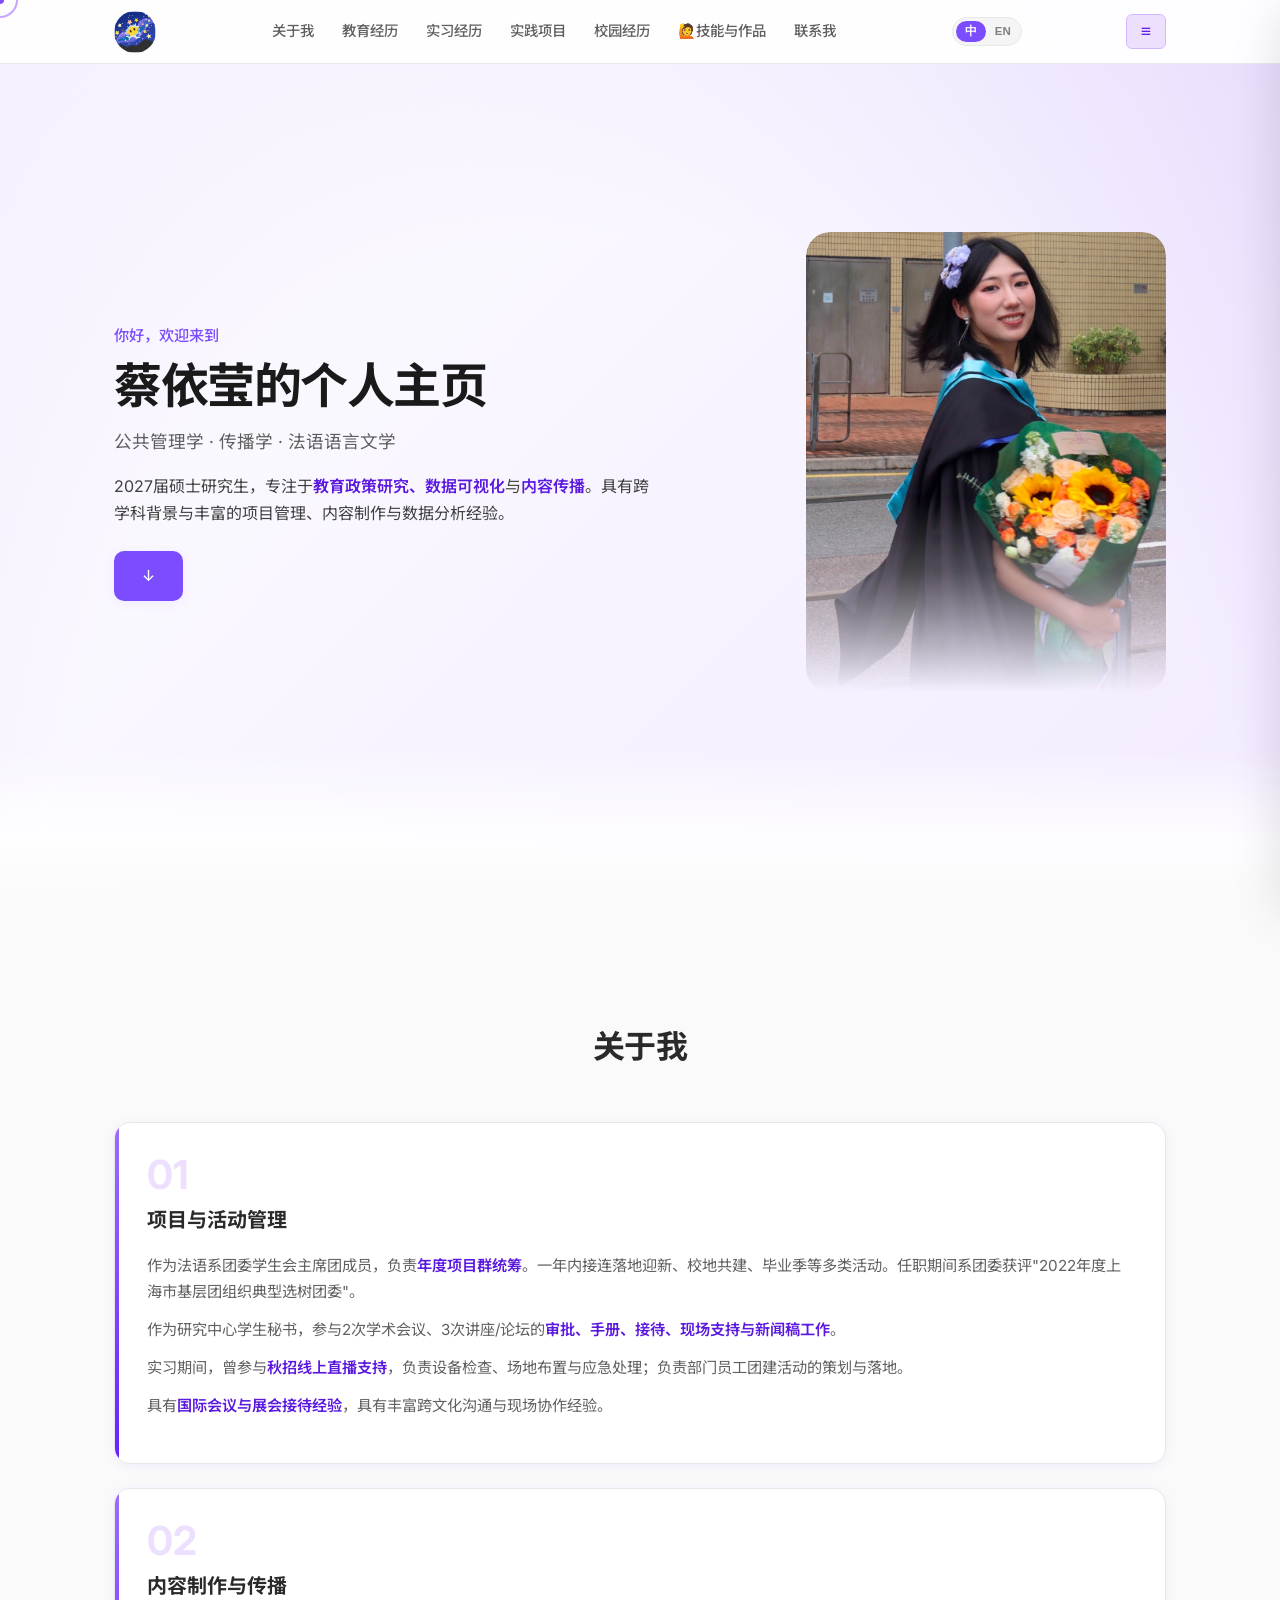
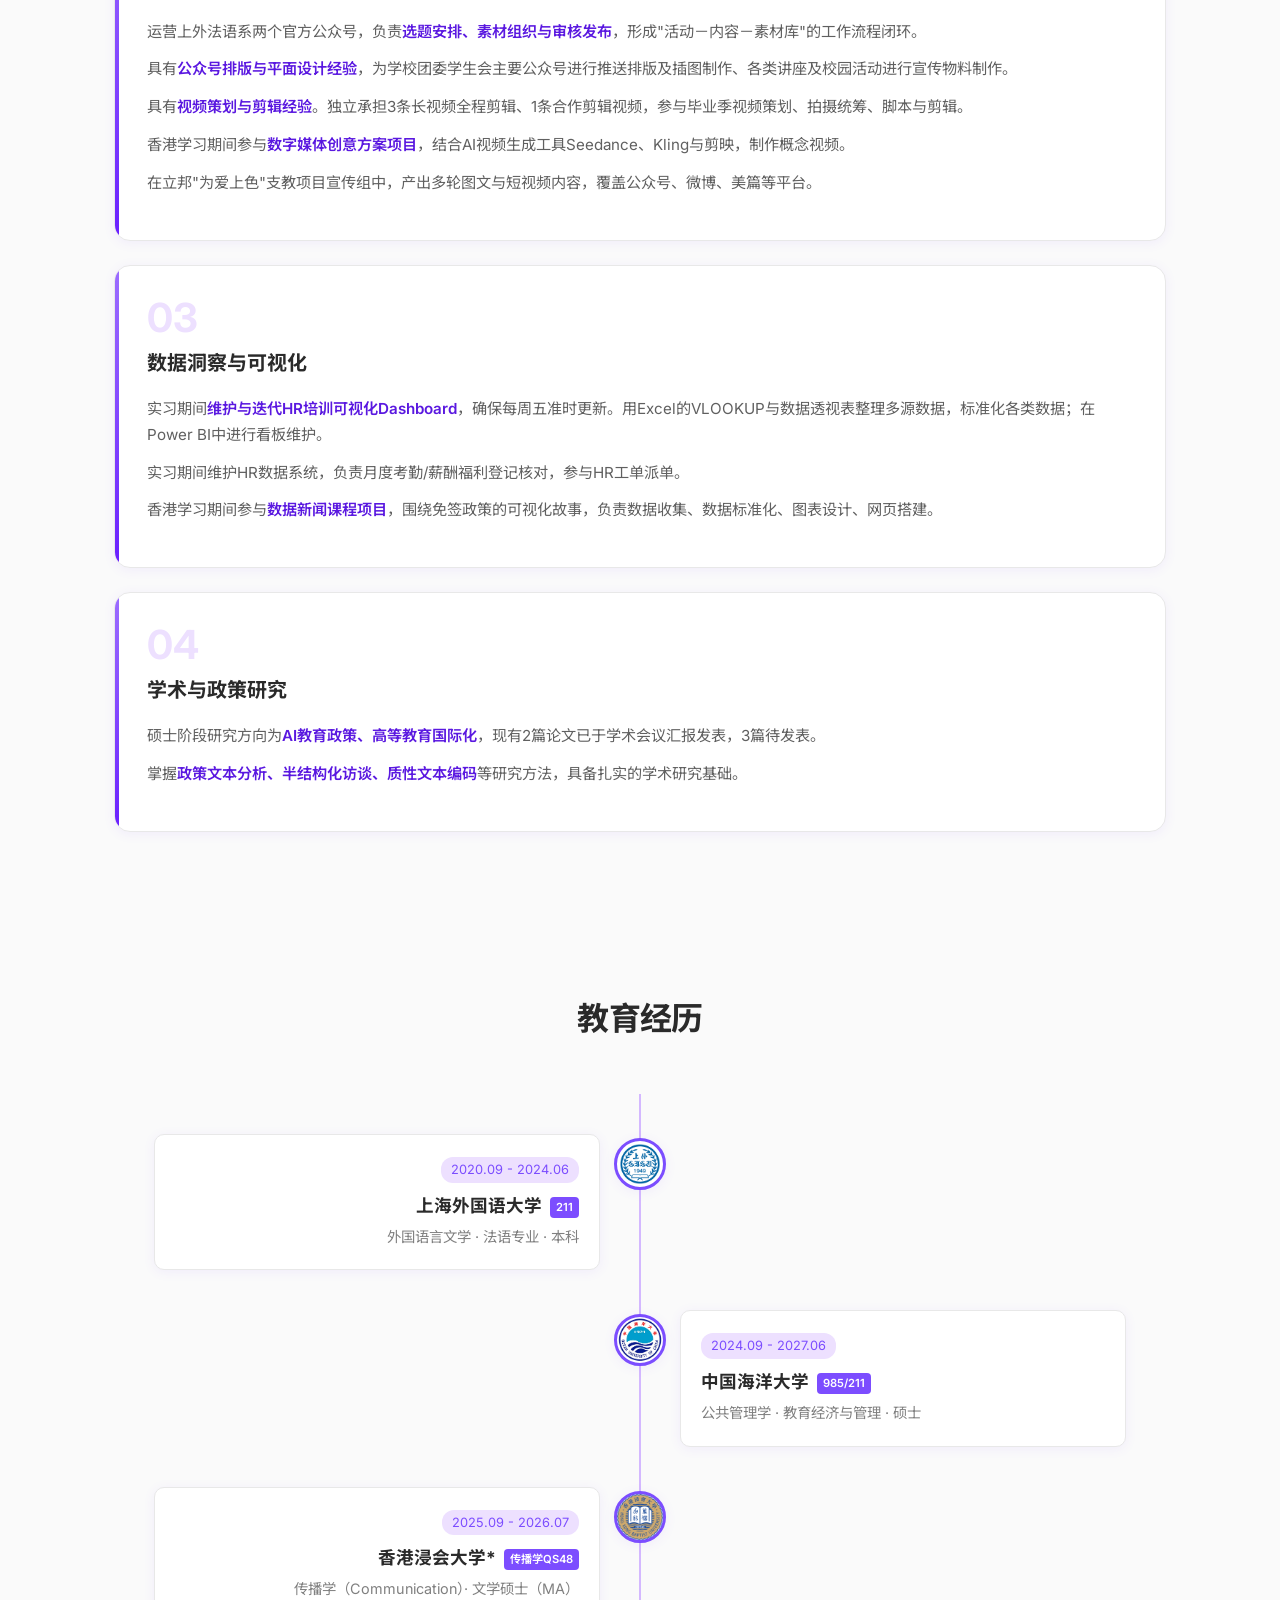
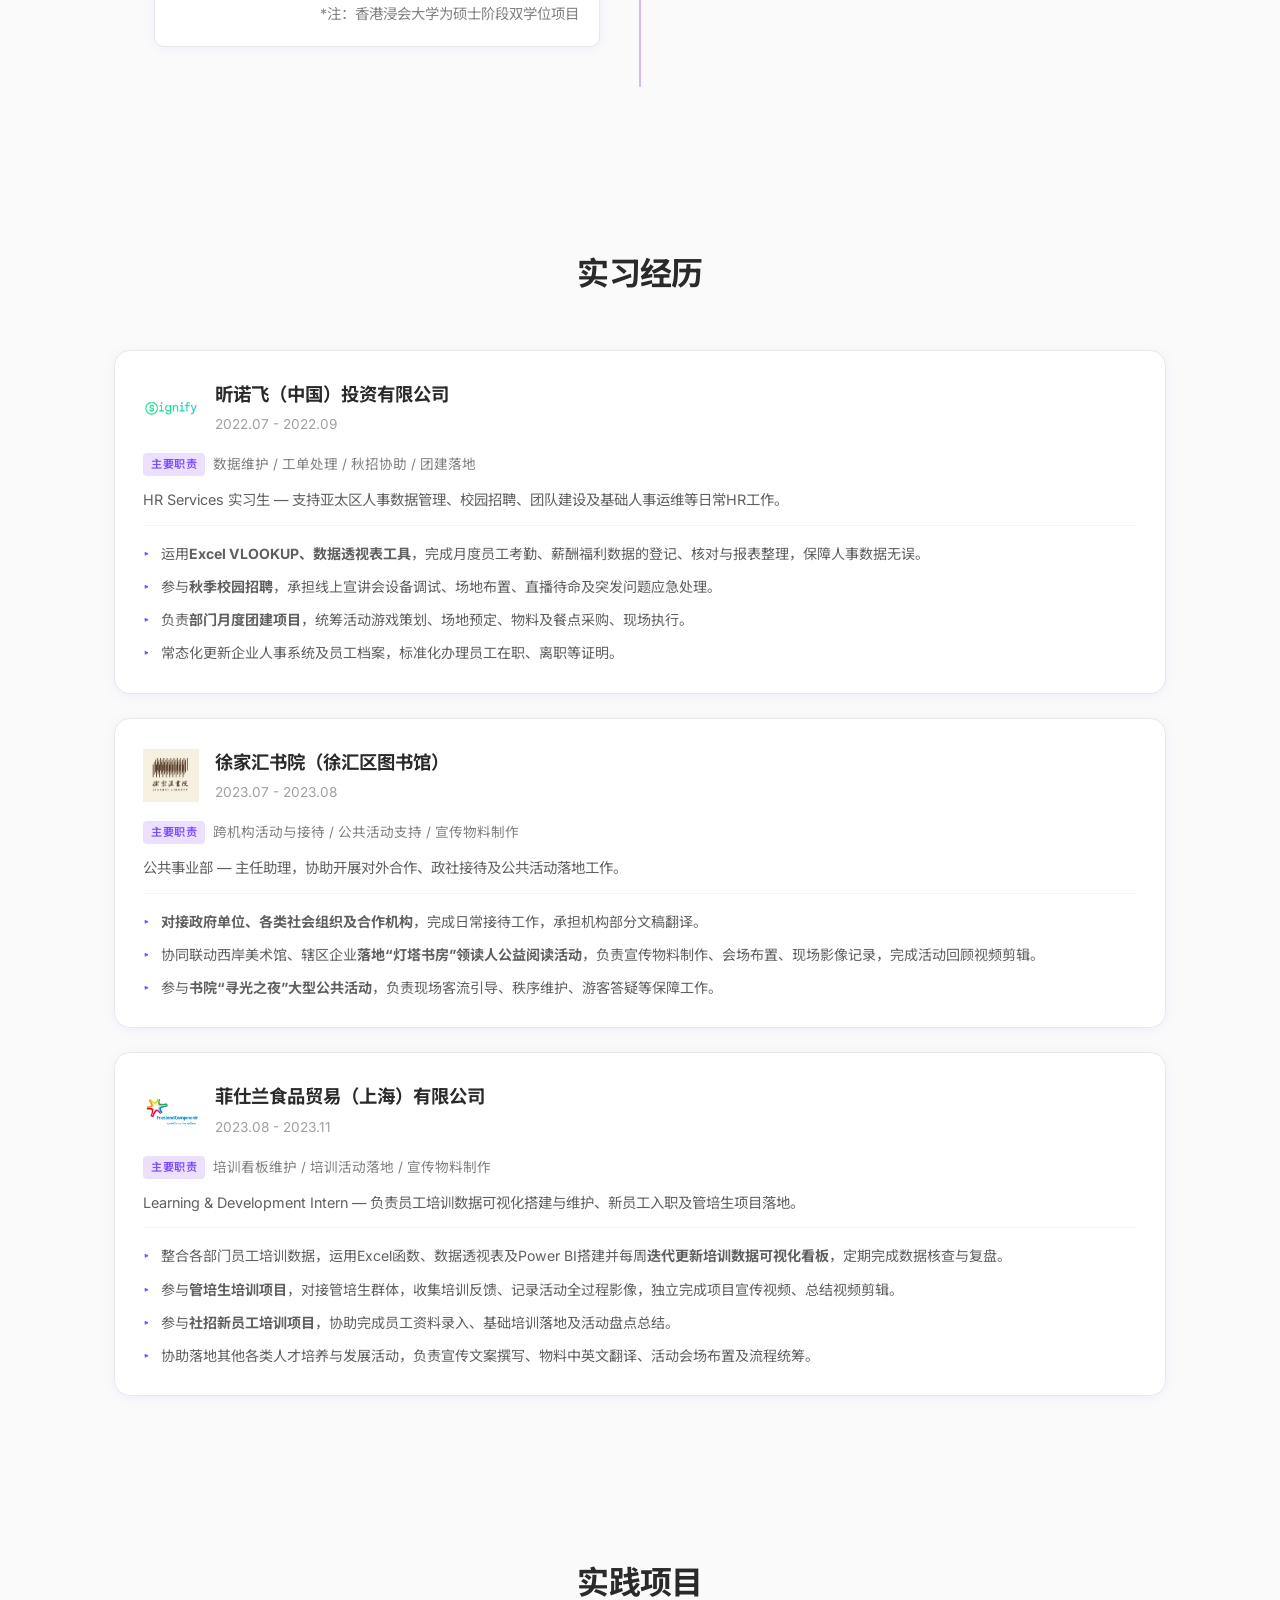
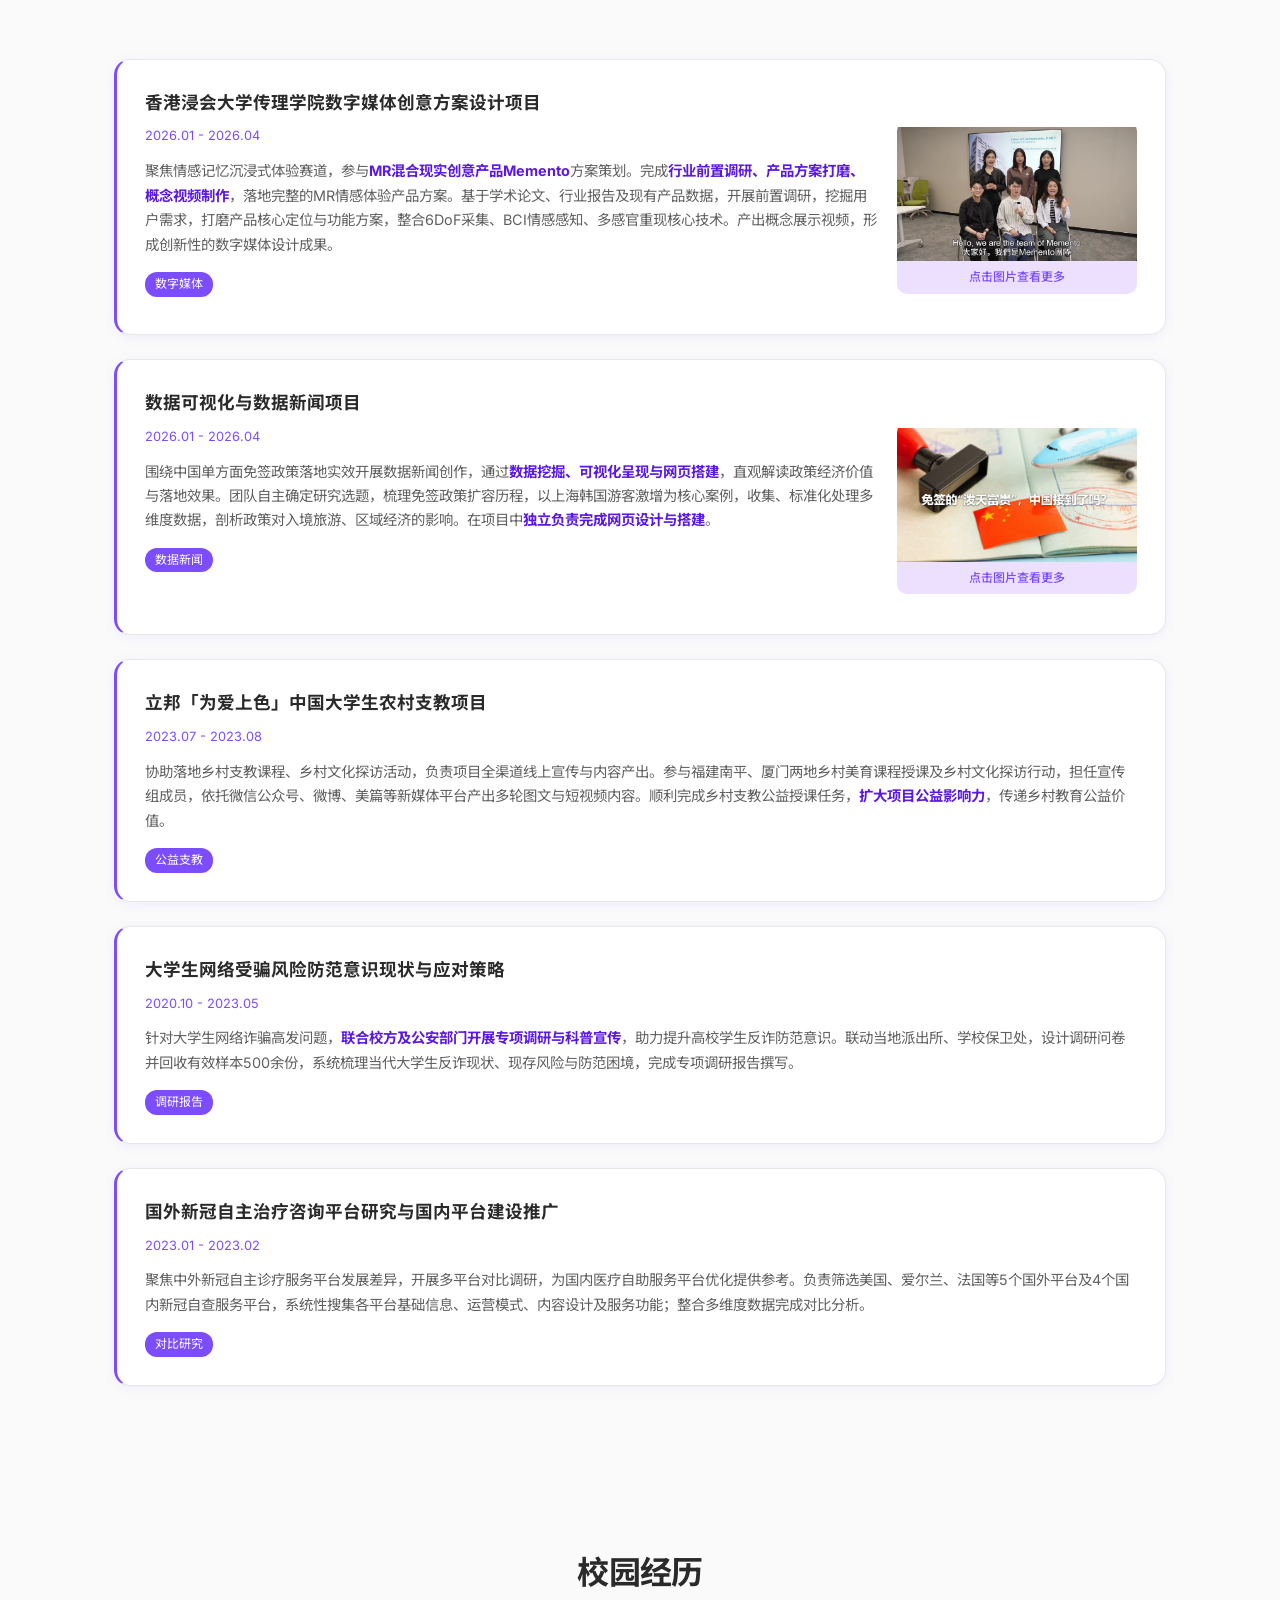
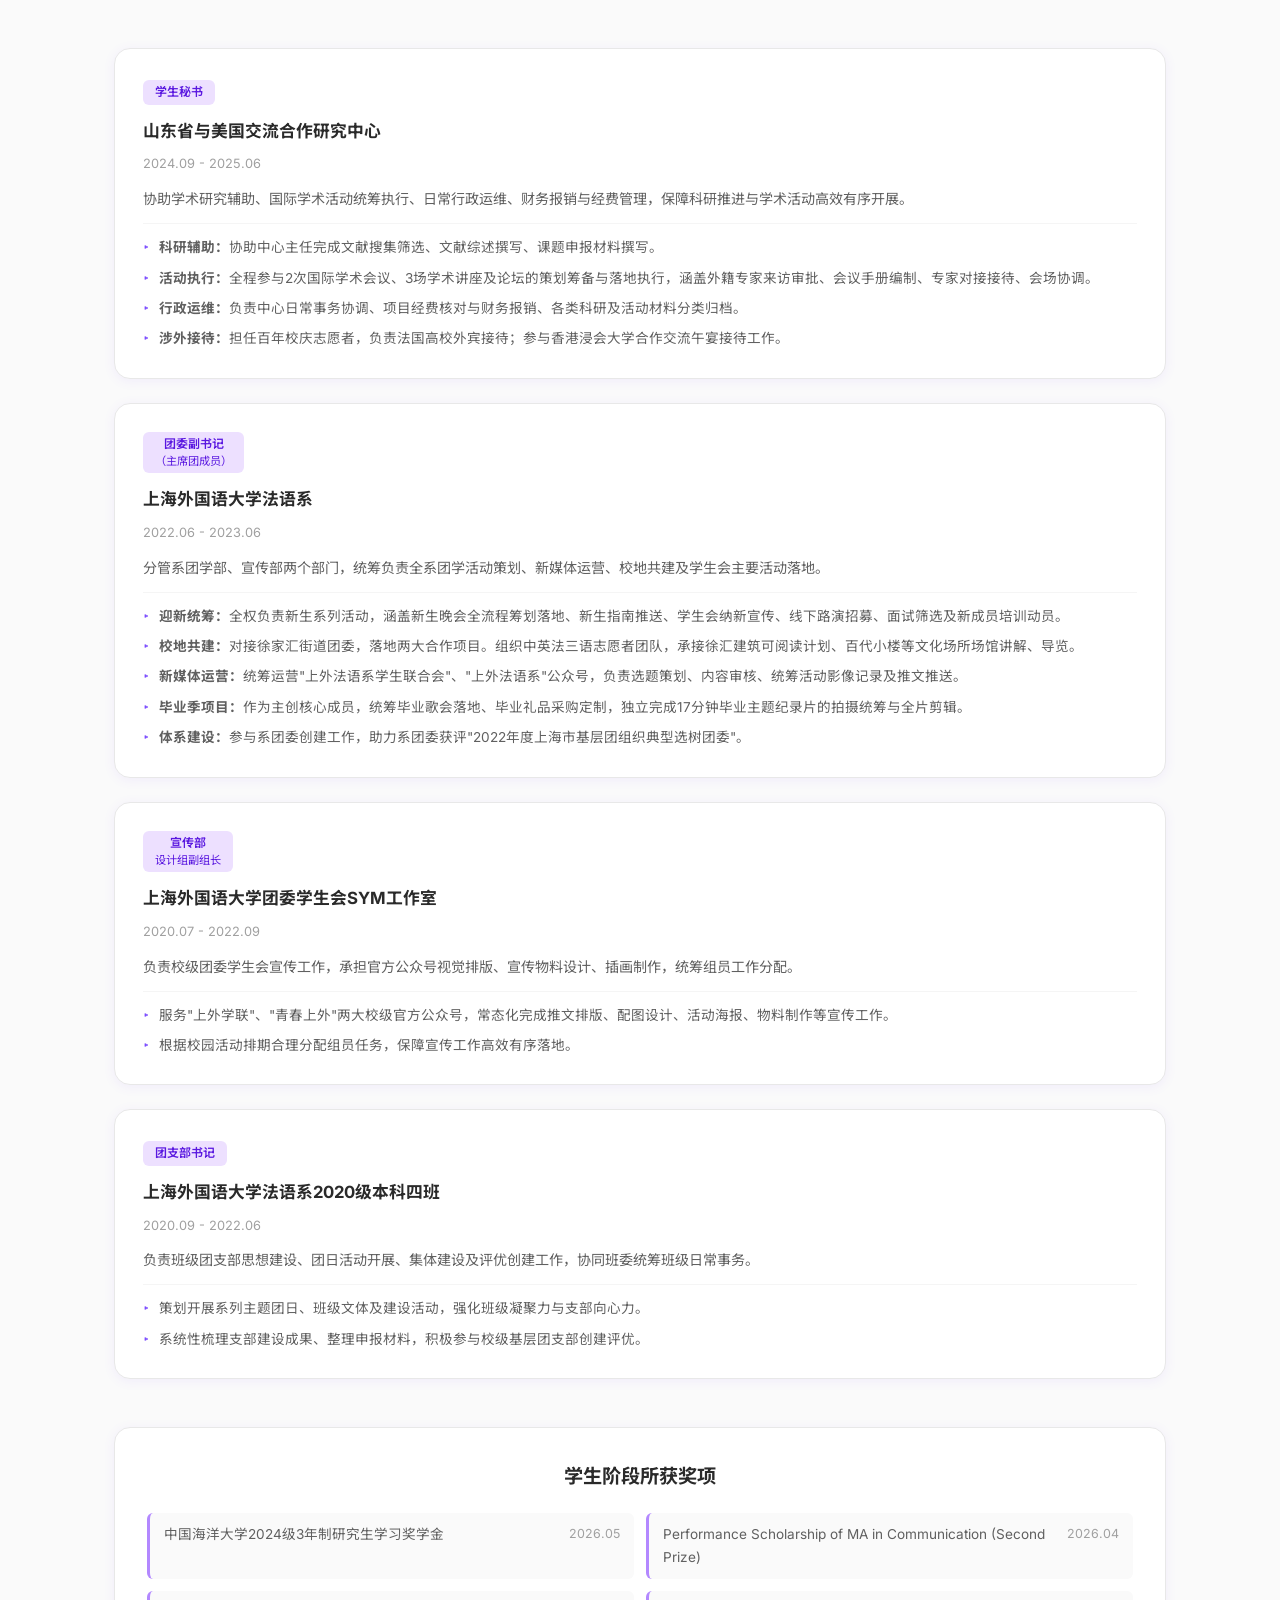
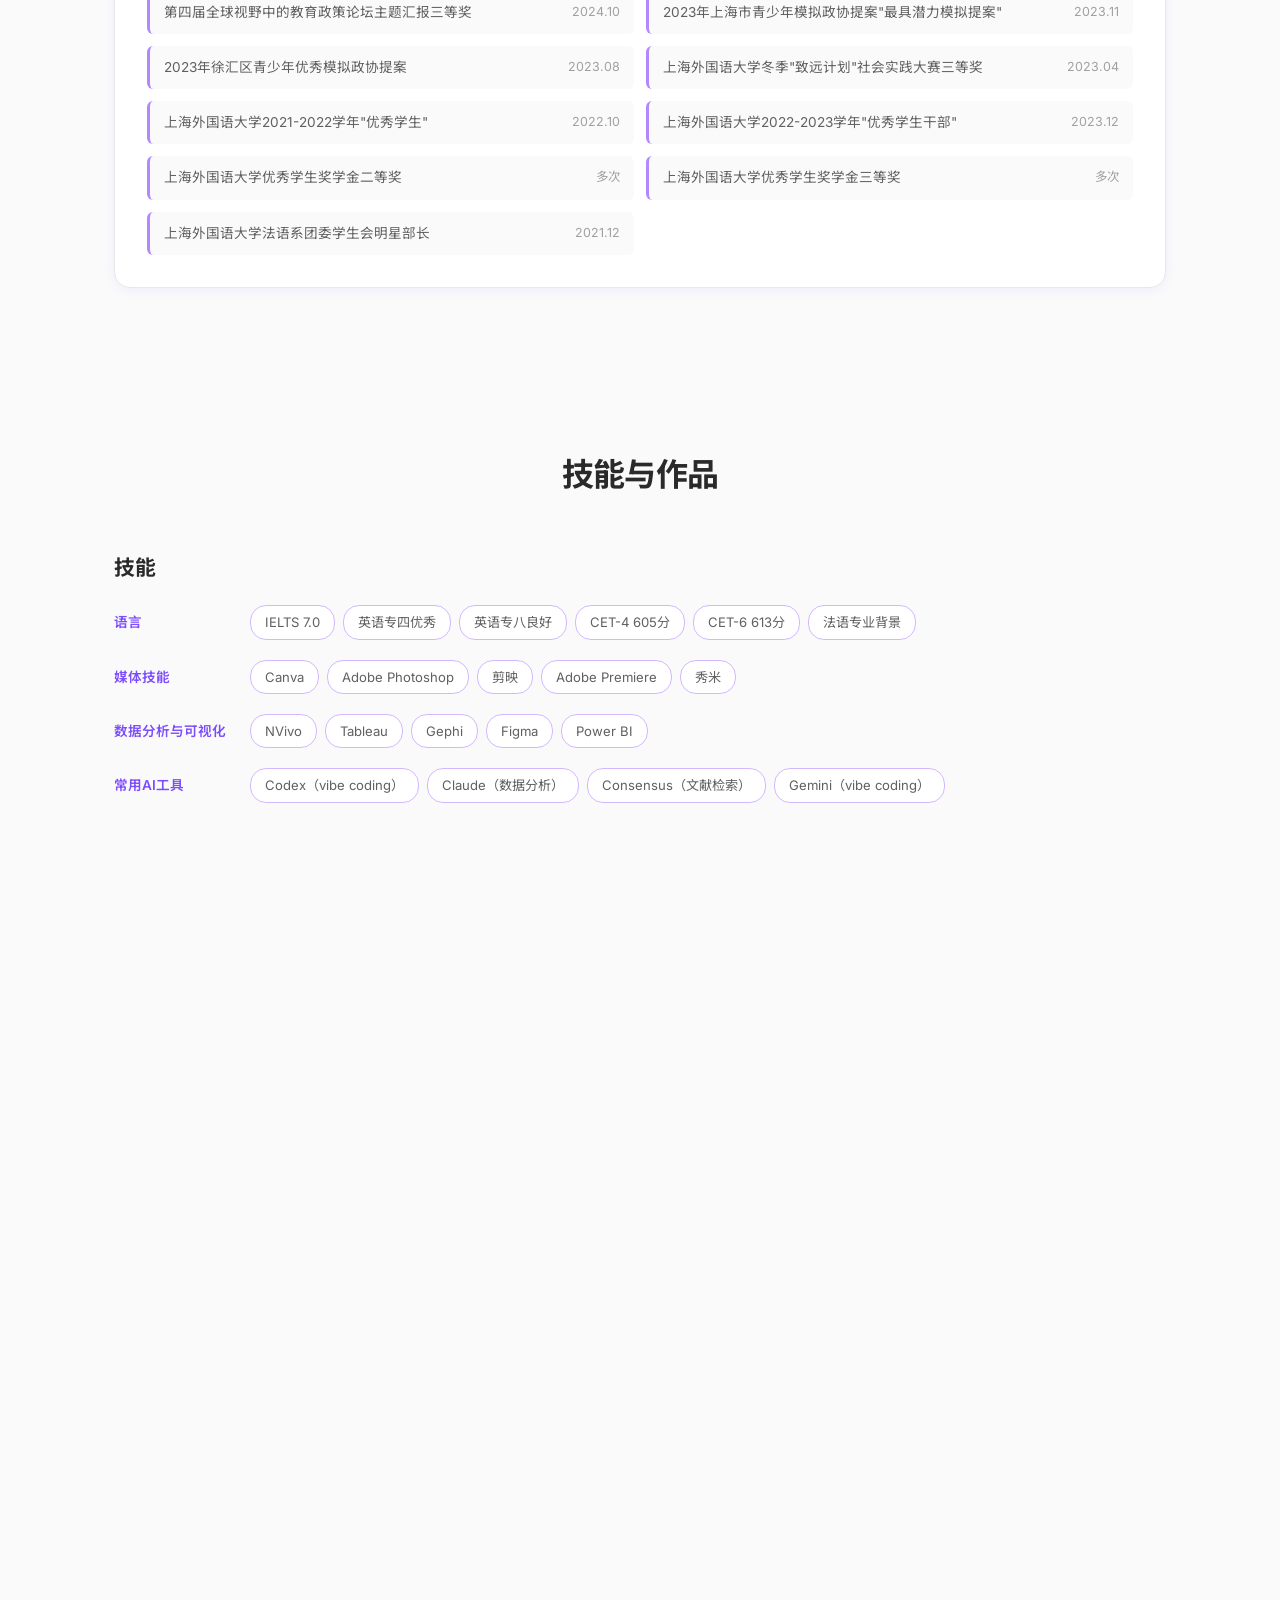
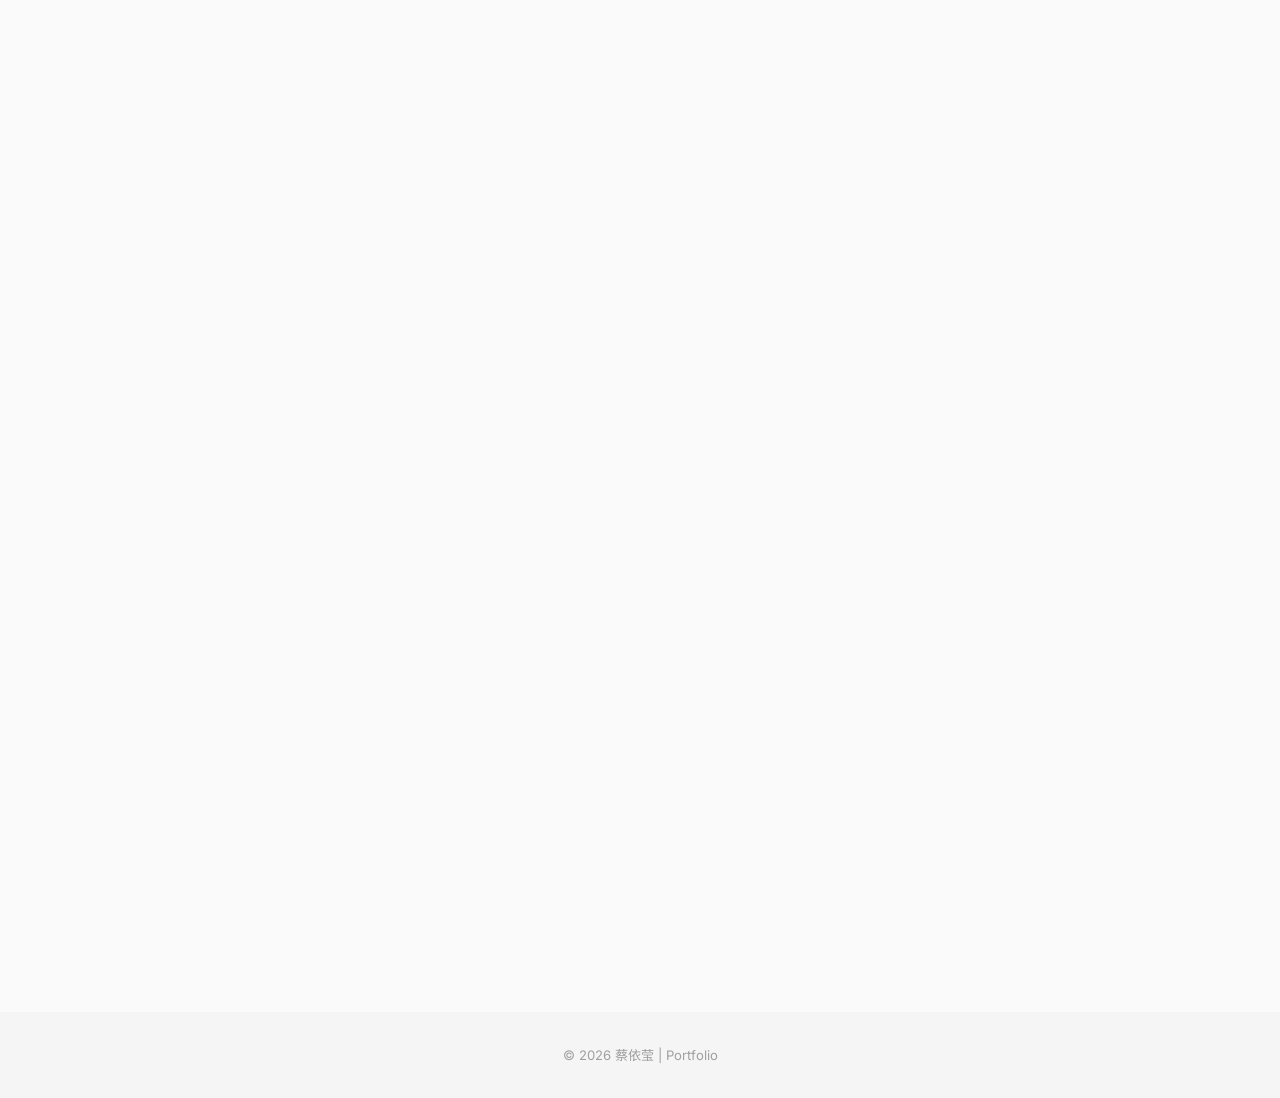
==== portfolio/index.html @ 463aa94e "Add files via upload" ====
<!DOCTYPE html>
<html lang="zh-CN">
<head>
    <meta charset="UTF-8">
    <meta name="viewport" content="width=device-width, initial-scale=1.0">
    <title>个人主页 | Portfolio</title>
    <meta name="description" content="个人主页 - 教育、实习、项目、技能与作品集">
    <link rel="stylesheet" href="styles.css">
    <link rel="preconnect" href="https://fonts.googleapis.com">
    <link rel="preconnect" href="https://fonts.gstatic.com" crossorigin>
    <link href="https://fonts.googleapis.com/css2?family=Noto+Sans+SC:wght@300;400;500;700&family=Inter:wght@300;400;500;700&display=swap" rel="stylesheet">
</head>
<body>

<!-- 紫色圆点光标 -->
<div class="cursor-dot" id="cursorDot"></div>
<div class="cursor-ring" id="cursorRing"></div>

<!-- ============ 顶部导航 ============ -->
<header class="navbar" id="navbar">
    <div class="nav-container">
        <a href="#home" class="nav-logo" data-nav="home">
            <img src="home pic/web logo.jpg" alt="个人主页 Logo">
        </a>

        <!-- 桌面端横向导航 -->
        <nav class="nav-menu nav-desktop" aria-label="主导航">
            <a href="#about" class="nav-link" data-nav="about">关于我</a>
            <a href="#education" class="nav-link" data-nav="education">教育经历</a>
            <a href="#internship" class="nav-link" data-nav="internship">实习经历 </a>
            <a href="#programs" class="nav-link" data-nav="programs">实践项目</a>
            <a href="#campus" class="nav-link" data-nav="campus">校园经历</a>
            <a href="#skills" class="nav-link" data-nav="skills">🙋技能与作品</a>
            <a href="#contact" class="nav-link" data-nav="contact">联系我 </a>
        </nav>

        <button class="language-switch" id="languageSwitch" type="button" aria-label="切换页面语言" aria-pressed="false">
            <span class="language-option" data-language="zh">中</span>
            <span class="language-option" data-language="en">EN</span>
        </button>

        <!-- 右上 Table 目录按钮（桌面端） -->
        <button class="table-btn nav-desktop" id="tableBtn" aria-label="目录" aria-expanded="false">
            <span class="table-icon">≡</span>
        </button>

        <!-- Table 下拉目录 -->
        <div class="table-dropdown" id="tableDropdown" role="menu" aria-hidden="true">
            <a href="#about" class="dropdown-link" data-nav="about">关于我</a>
            <a href="#education" class="dropdown-link" data-nav="education">教育经历</a>
            <a href="#internship" class="dropdown-link" data-nav="internship">实习经历</a>
            <a href="#programs" class="dropdown-link" data-nav="programs">实践项目</a>
            <a href="#campus" class="dropdown-link" data-nav="campus">校园经历</a>
            <a href="#skills" class="dropdown-link" data-nav="skills">技能与作品</a>
            <a href="#contact" class="dropdown-link" data-nav="contact">联系我</a>
        </div>

        <!-- 汉堡按钮（移动端） -->
        <button class="hamburger nav-mobile" id="hamburger" aria-label="打开菜单" aria-expanded="false">
            <span class="ham-line"></span>
            <span class="ham-line"></span>
            <span class="ham-line"></span>
        </button>
    </div>
</header>

<!-- 移动端抽屉侧边栏 -->
<aside class="drawer nav-mobile" id="drawer" aria-hidden="true">
    <div class="drawer-header">
        <span class="drawer-title">导航</span>
        <button class="drawer-close" id="drawerClose" aria-label="关闭菜单">&times;</button>
    </div>
    <nav class="drawer-menu" aria-label="移动端导航">
        <a href="#about" class="drawer-link" data-nav="about">关于我</a>
        <a href="#education" class="drawer-link" data-nav="education">教育经历</a>
        <a href="#internship" class="drawer-link" data-nav="internship">实习经历</a>
        <a href="#programs" class="drawer-link" data-nav="programs">实践项目</a>
        <a href="#campus" class="drawer-link" data-nav="campus">校园经历</a>
        <a href="#skills" class="drawer-link" data-nav="skills">技能与作品</a>
        <a href="#contact" class="drawer-link" data-nav="contact">联系我</a>
    </nav>
</aside>
<div class="drawer-overlay nav-mobile" id="drawerOverlay"></div>

<!-- ============ 阅读进度条 + 回顶按钮 ============ -->
<div class="progress-container" id="progressContainer">
    <div class="progress-bar" id="progressBar"></div>
    <span class="progress-text" id="progressText">0%</span>
</div>
<button class="back-to-top" id="backToTop" aria-label="回到顶部">
    <span>&uarr;</span>
</button>

<main>

<!-- ============ 首页 Hero ============ -->
<section id="home" class="section-hero">
    <div class="hero-bg-image"></div>
    <div class="hero-bg-overlay"></div>
    <div class="hero-container">
        <div class="hero-text">
            <p class="hero-greeting">你好，欢迎来到</p>
            <h1 class="hero-name">蔡依莹的个人主页</h1>
            <p class="hero-subtitle"> 公共管理学 · 传播学 · 法语语言文学</p>
            <p class="hero-desc">2027届硕士研究生，专注于<strong>教育政策研究</strong><strong>、数据可视化</strong>与<strong>内容传播</strong>。具有跨学科背景与丰富的项目管理、内容制作与数据分析经验。</p>
            <a href="#about" class="hero-cta"> &darr;</a>
        </div>
        <div class="hero-photo">
            <img src="home pic/my pic.jpg" alt="个人照片">
            <div class="hero-photo-fade"></div>
        </div>
    </div>
    <!-- Hero → About 渐变过渡区 -->
    <div class="hero-transition"></div>
</section>

<!-- ============ 关于我 About me（堆叠卡片） ============ -->
<section id="about" class="section section-about">
    <div class="section-header">
        <h2 class="section-title">关于我</h2>
    </div>
    <div class="stacked-cards" id="stackedCards">
            <article class="stacked-card" data-card="01" data-index="0">
            <div class="card-number">01</div>
            <h3 class="card-title">项目与活动管理</h3>
            <div class="card-content">
                <p>作为法语系团委学生会主席团成员，负责<strong>年度项目群统筹</strong>。一年内接连落地迎新、校地共建、毕业季等多类活动。任职期间系团委获评"2022年度上海市基层团组织典型选树团委"。</p>
                <p>作为研究中心学生秘书，参与2次学术会议、3次讲座/论坛的<strong>审批、手册、接待、现场支持与新闻稿工作</strong>。</p>
                <p>实习期间，曾参与<strong>秋招线上直播支持</strong>，负责设备检查、场地布置与应急处理；负责部门员工团建活动的策划与落地。</p>
                <p>具有<strong>国际会议与展会接待经验</strong>，具有丰富跨文化沟通与现场协作经验。</p>
            </div>
        </article>
        <article class="stacked-card" data-card="02" data-index="1">
            <div class="card-number">02</div>
            <h3 class="card-title">内容制作与传播</h3>
            <div class="card-content">
                <p>运营上外法语系两个官方公众号，负责<strong>选题安排、素材组织与审核发布</strong>，形成"活动－内容－素材库"的工作流程闭环。</p>
                <p>具有<strong>公众号排版与平面设计经验</strong>，为学校团委学生会主要公众号进行推送排版及插图制作、各类讲座及校园活动进行宣传物料制作。</p>
                <p>具有<strong>视频策划与剪辑经验</strong>。独立承担3条长视频全程剪辑、1条合作剪辑视频，参与毕业季视频策划、拍摄统筹、脚本与剪辑。</p>
                <p>香港学习期间参与<strong>数字媒体创意方案项目</strong>，结合AI视频生成工具Seedance、Kling与剪映，制作概念视频。</p>
                <p>在立邦"为爱上色"支教项目宣传组中，产出多轮图文与短视频内容，覆盖公众号、微博、美篇等平台。</p>
            </div>
        </article>
        <article class="stacked-card" data-card="03" data-index="2">
            <div class="card-number">03</div>
            <h3 class="card-title">数据洞察与可视化</h3>
            <div class="card-content">
                <p>实习期间<strong>维护与迭代HR培训可视化Dashboard</strong>，确保每周五准时更新。用Excel的VLOOKUP与数据透视表整理多源数据，标准化各类数据；在Power BI中进行看板维护。</p>
                <p>实习期间维护HR数据系统，负责月度考勤/薪酬福利登记核对，参与HR工单派单。</p>
                <p>香港学习期间参与<strong>数据新闻课程项目</strong>，围绕免签政策的可视化故事，负责数据收集、数据标准化、图表设计、网页搭建。</p>
            </div>
        </article>
        <article class="stacked-card" data-card="04" data-index="3">
            <div class="card-number">04</div>
            <h3 class="card-title">学术与政策研究</h3>
            <div class="card-content">
                <p>硕士阶段研究方向为<strong>AI教育政策、高等教育国际化</strong>，现有2篇论文已于学术会议汇报发表，3篇待发表。</p>
                <p>掌握<strong>政策文本分析、半结构化访谈、质性文本编码</strong>等研究方法，具备扎实的学术研究基础。</p>
            </div>
        </article>
    </div>
</section>
<section id="education" class="section section-education">
    <div class="section-header">
        <h2 class="section-title">教育经历</h2>
    </div>
    <div class="timeline">
        <div class="timeline-item" data-side="left">
            <div class="timeline-badge">
                 <img src="school logo/sisu.png" alt="上海外国语大学校徽">
            </div>
            <div class="timeline-content">
                <span class="timeline-time">2020.09 - 2024.06</span>
                <h3 class="timeline-school">上海外国语大学 <span class="tag">211</span></h3>
                <p class="timeline-major">外国语言文学 · 法语专业 · 本科</p>
            </div>
        </div>
        <div class="timeline-item" data-side="right">
            <div class="timeline-badge">
                 <img src="school logo/ouc.png" alt="中国海洋大学校徽">
            </div>
            <div class="timeline-content">
                <span class="timeline-time">2024.09 - 2027.06</span>
                <h3 class="timeline-school">中国海洋大学 <span class="tag">985/211</span></h3>
                <p class="timeline-major">公共管理学 · 教育经济与管理 · 硕士</p>
            </div>
        </div>
        <div class="timeline-item" data-side="left">
            <div class="timeline-badge">
                 <img src="school logo/hkbu.jpg" alt="香港浸会大学大学校徽">
            </div>
            <div class="timeline-content">
                <span class="timeline-time">2025.09 - 2026.07</span>
                <h3 class="timeline-school">香港浸会大学* <span class="tag">传播学QS48</span></h3>
                <p class="timeline-major">传播学（Communication）· 文学硕士（MA）</p>
                <p class="timeline-major">*注：香港浸会大学为硕士阶段双学位项目</p>
            </div>
        </div>
        
    </div>
</section>

<!-- ============ 实习经历 Internship ============ -->
<section id="internship" class="section section-internship">
    <div class="section-header">
        <h2 class="section-title">实习经历</h2>
    </div>
    <div class="internship-cards">
        <!-- 昕诺飞 -->
        <article class="internship-card">
            <div class="card-header">
                <div class="company-logo">
                <img src="intern logo/signify logo.jpg" alt="signify logo">  
                </div>
                <div>
                    <h3 class="company-name">昕诺飞（中国）投资有限公司</h3>
                    <span class="company-time">2022.07 - 2022.09</span>
                </div>
            </div>
            <div class="card-highlight">
                <span class="highlight-label">主要职责</span>
                <span>数据维护 / 工单处理 / 秋招协助 / 团建落地</span>
            </div>
            <p class="card-role">HR Services 实习生 — 支持亚太区人事数据管理、校园招聘、团队建设及基础人事运维等日常HR工作。</p>
            <ul class="card-duties">
                <li>运用<strong>Excel VLOOKUP、数据透视表工具</strong>，完成月度员工考勤、薪酬福利数据的登记、核对与报表整理，保障人事数据无误。</li>
                <li>参与<strong>秋季校园招聘</strong>，承担线上宣讲会设备调试、场地布置、直播待命及突发问题应急处理。</li>
                <li>负责<strong>部门月度团建项目</strong>，统筹活动游戏策划、场地预定、物料及餐点采购、现场执行。</li>
                <li>常态化更新企业人事系统及员工档案，标准化办理员工在职、离职等证明。</li>
            </ul>
        </article>

        <!-- 徐家汇书院 -->
        <article class="internship-card">
            <div class="card-header">
                <div class="company-logo">
                <img src="intern logo/zkwlib logo.jpg" alt="zkwlib logo">  
                </div>
                <div>
                    <h3 class="company-name">徐家汇书院（徐汇区图书馆）</h3>
                    <span class="company-time">2023.07 - 2023.08</span>
                </div>
            </div>
            <div class="card-highlight">
                <span class="highlight-label">主要职责</span>
                <span>跨机构活动与接待 / 公共活动支持 / 宣传物料制作</span>
            </div>
            <p class="card-role">公共事业部 — 主任助理，协助开展对外合作、政社接待及公共活动落地工作。</p>
            <ul class="card-duties">
                <li><strong>对接政府单位、各类社会组织及合作机构</strong>，完成日常接待工作，承担机构部分文稿翻译。</li>
                <li>协同联动西岸美术馆、辖区企业<strong>落地“灯塔书房”领读人公益阅读活动</strong>，负责宣传物料制作、会场布置、现场影像记录，完成活动回顾视频剪辑。</li>
                <li>参与<strong>书院“寻光之夜”大型公共活动</strong>，负责现场客流引导、秩序维护、游客答疑等保障工作。</li>
            </ul>
        </article>

        <!-- 菲仕兰 -->
        <article class="internship-card">
            <div class="card-header">
                <div class="company-logo">
                <img src="intern logo/friesland logo.jpg" alt="friesland logo"> 
                </div>
                <div>
                    <h3 class="company-name">菲仕兰食品贸易（上海）有限公司</h3>
                    <span class="company-time">2023.08 - 2023.11</span>
                </div>
            </div>
            <div class="card-highlight">
                <span class="highlight-label">主要职责</span>
                <span>培训看板维护 / 培训活动落地 / 宣传物料制作</span>
            </div>
            <p class="card-role">Learning &amp; Development Intern — 负责员工培训数据可视化搭建与维护、新员工入职及管培生项目落地。</p>
            <ul class="card-duties">
                <li>整合各部门员工培训数据，运用Excel函数、数据透视表及Power BI搭建并每周<strong>迭代更新培训数据可视化看板</strong>，定期完成数据核查与复盘。</li>
                <li>参与<strong>管培生培训项目</strong>，对接管培生群体，收集培训反馈、记录活动全过程影像，独立完成项目宣传视频、总结视频剪辑。</li>
                <li>参与<strong>社招新员工培训项目</strong>，协助完成员工资料录入、基础培训落地及活动盘点总结。</li>
                <li>协助落地其他各类人才培养与发展活动，负责宣传文案撰写、物料中英文翻译、活动会场布置及流程统筹。</li>
            </ul>
        </article>
    </div>
</section>

<!-- ============ 实践项目 Programs ============ -->
<section id="programs" class="section section-programs">
    <div class="section-header">
        <h2 class="section-title">实践项目</h2>
    </div>
    <div class="program-cards">
        <article class="program-card">
            <h3 class="program-title">香港浸会大学传理学院数字媒体创意方案设计项目</h3>
            <span class="program-time">2026.01 - 2026.04</span>
            <a href="https://mp.weixin.qq.com/s?__biz=MzA5NjUzODM1MQ==&mid=2649564183&idx=1&sn=8ab095686317b6c38b45570d6d1f9592&chksm=89aa3d6f78ffd2269efdb4a468a8a9be65f10e5acf524633e60c4caeb30f0540d482fc70a75f&mpshare=1&scene=24&srcid=05297OasHlQJ4eXo8KsU5IEa&sharer_shareinfo=2bc68d7d9cac3be30dc229578e4a9a07&sharer_shareinfo_first=ca54dabea7e7c7083a5c68b6eb16768b#rd" class="program-image-link" target="_blank" rel="noopener">
                <div class="program-image-container memento cover">
                    <img src="program cover\memento cover.jpg" alt="memento cover">
                    <span class="program-image-overlay">Memento MR概念展示</span>
                </div>
                <span class="program-image-hint">点击图片查看更多</span>
            </a>
            <p class="program-desc">聚焦情感记忆沉浸式体验赛道，参与<strong>MR混合现实创意产品Memento</strong>方案策划。完成<strong>行业前置调研、产品方案打磨、概念视频制作</strong>，落地完整的MR情感体验产品方案。基于学术论文、行业报告及现有产品数据，开展前置调研，挖掘用户需求，打磨产品核心定位与功能方案，整合6DoF采集、BCI情感感知、多感官重现核心技术。产出概念展示视频，形成创新性的数字媒体设计成果。</p>
            <span class="program-tag">数字媒体</span>
        </article>
        
        <article class="program-card">
            <h3 class="program-title">数据可视化与数据新闻项目</h3>
            <span class="program-time">2026.01 - 2026.04</span>
            <a href="visa-free%20datanews/index.html" class="program-image-link" target="_blank" rel="noopener">
                <div class="program-image-container visafree cover">
                    <img src="program cover\visafree cover.jpg" alt="visafree cover">
                    <span class="program-image-overlay">免签政策数据新闻网页</span>
                </div>
                <span class="program-image-hint">点击图片查看更多</span>
            </a>
            <p class="program-desc">围绕中国单方面免签政策落地实效开展数据新闻创作，通过<strong>数据挖掘、可视化呈现与网页搭建</strong>，直观解读政策经济价值与落地效果。团队自主确定研究选题，梳理免签政策扩容历程，以上海韩国游客激增为核心案例，收集、标准化处理多维度数据，剖析政策对入境旅游、区域经济的影响。在项目中<strong>独立负责完成网页设计与搭建</strong>。</p>
            <span class="program-tag">数据新闻</span>
        </article>
    
         <article class="program-card">
            <h3 class="program-title">立邦「为爱上色」中国大学生农村支教项目</h3>
            <span class="program-time">2023.07 - 2023.08</span>
            <p class="program-desc">协助落地乡村支教课程、乡村文化探访活动，负责项目全渠道线上宣传与内容产出。参与福建南平、厦门两地乡村美育课程授课及乡村文化探访行动，担任宣传组成员，依托微信公众号、微博、美篇等新媒体平台产出多轮图文与短视频内容。顺利完成乡村支教公益授课任务，<strong>扩大项目公益影响力</strong>，传递乡村教育公益价值。</p>
            <span class="program-tag">公益支教</span>
        </article>
        
        <article class="program-card">
            <h3 class="program-title">大学生网络受骗风险防范意识现状与应对策略</h3>
            <span class="program-time">2020.10 - 2023.05</span>
            <p class="program-desc">针对大学生网络诈骗高发问题，<strong>联合校方及公安部门开展专项调研与科普宣传</strong>，助力提升高校学生反诈防范意识。联动当地派出所、学校保卫处，设计调研问卷并回收有效样本500余份，系统梳理当代大学生反诈现状、现存风险与防范困境，完成专项调研报告撰写。</p>
            <span class="program-tag">调研报告</span>
        </article>

        <article class="program-card">
            <h3 class="program-title">国外新冠自主治疗咨询平台研究与国内平台建设推广</h3>
            <span class="program-time">2023.01 - 2023.02</span>
            <p class="program-desc">聚焦中外新冠自主诊疗服务平台发展差异，开展多平台对比调研，为国内医疗自助服务平台优化提供参考。负责筛选美国、爱尔兰、法国等5个国外平台及4个国内新冠自查服务平台，系统性搜集各平台基础信息、运营模式、内容设计及服务功能；整合多维度数据完成对比分析。</p>
            <span class="program-tag">对比研究</span>
        </article>
        
    </div>
</section>

<!-- ============ 校园经历 Campus + 奖项 ============ -->
<section id="campus" class="section section-campus">
    <div class="section-header">
        <h2 class="section-title">校园经历</h2>
    </div>
    <div class="campus-cards">
        <article class="campus-card">
            <div class="campus-role-badge">学生秘书</div>
            <h3 class="campus-title">山东省与美国交流合作研究中心</h3>
            <span class="campus-time">2024.09 - 2025.06</span>
            <p class="campus-desc">协助学术研究辅助、国际学术活动统筹执行、日常行政运维、财务报销与经费管理，保障科研推进与学术活动高效有序开展。</p>
            <ul class="campus-duties">
                <li><strong>科研辅助：</strong>协助中心主任完成文献搜集筛选、文献综述撰写、课题申报材料撰写。</li>
                <li><strong>活动执行：</strong>全程参与2次国际学术会议、3场学术讲座及论坛的策划筹备与落地执行，涵盖外籍专家来访审批、会议手册编制、专家对接接待、会场协调。</li>
                <li><strong>行政运维：</strong>负责中心日常事务协调、项目经费核对与财务报销、各类科研及活动材料分类归档。</li>
                <li><strong>涉外接待：</strong>担任百年校庆志愿者，负责法国高校外宾接待；参与香港浸会大学合作交流午宴接待工作。</li>
            </ul>
        </article>

        <article class="campus-card">
            <div class="campus-role-badge">团委副书记<br><small>（主席团成员）</small></div>
            <h3 class="campus-title">上海外国语大学法语系</h3>
            <span class="campus-time">2022.06 - 2023.06</span>
            <p class="campus-desc">分管系团学部、宣传部两个部门，统筹负责全系团学活动策划、新媒体运营、校地共建及学生会主要活动落地。</p>
            <ul class="campus-duties">
                <li><strong>迎新统筹：</strong>全权负责新生系列活动，涵盖新生晚会全流程筹划落地、新生指南推送、学生会纳新宣传、线下路演招募、面试筛选及新成员培训动员。</li>
                <li><strong>校地共建：</strong>对接徐家汇街道团委，落地两大合作项目。组织中英法三语志愿者团队，承接徐汇建筑可阅读计划、百代小楼等文化场所场馆讲解、导览。</li>
                <li><strong>新媒体运营：</strong>统筹运营"上外法语系学生联合会"、"上外法语系"公众号，负责选题策划、内容审核、统筹活动影像记录及推文推送。</li>
                <li><strong>毕业季项目：</strong>作为主创核心成员，统筹毕业歌会落地、毕业礼品采购定制，独立完成17分钟毕业主题纪录片的拍摄统筹与全片剪辑。</li>
                <li><strong>体系建设：</strong>参与系团委创建工作，助力系团委获评"2022年度上海市基层团组织典型选树团委"。</li>
            </ul>
        </article>

        <article class="campus-card">
            <div class="campus-role-badge">宣传部<br><small>设计组副组长</small></div>
            <h3 class="campus-title">上海外国语大学团委学生会SYM工作室</h3>
            <span class="campus-time">2020.07 - 2022.09</span>
            <p class="campus-desc">负责校级团委学生会宣传工作，承担官方公众号视觉排版、宣传物料设计、插画制作，统筹组员工作分配。</p>
            <ul class="campus-duties">
                <li>服务"上外学联"、"青春上外"两大校级官方公众号，常态化完成推文排版、配图设计、活动海报、物料制作等宣传工作。</li>
                <li>根据校园活动排期合理分配组员任务，保障宣传工作高效有序落地。</li>
            </ul>
        </article>

        <article class="campus-card english-hidden">
            <div class="campus-role-badge">团支部书记</div>
            <h3 class="campus-title">上海外国语大学法语系2020级本科四班</h3>
            <span class="campus-time">2020.09 - 2022.06</span>
            <p class="campus-desc">负责班级团支部思想建设、团日活动开展、集体建设及评优创建工作，协同班委统筹班级日常事务。</p>
            <ul class="campus-duties">
                <li>策划开展系列主题团日、班级文体及建设活动，强化班级凝聚力与支部向心力。</li>
                <li>系统性梳理支部建设成果、整理申报材料，积极参与校级基层团支部创建评优。</li>
            </ul>
        </article>
    </div>

    <!-- 奖项列表 -->
    <div class="awards-block">
        <h3 class="awards-title">学生阶段所获奖项</h3>
        <div class="awards-grid">
            <div class="award-item">
                <span class="award-name">中国海洋大学2024级3年制研究生学习奖学金</span>
                <span class="award-time">2026.05</span>
            </div>
            <div class="award-item">
                <span class="award-name">Performance Scholarship of MA in Communication (Second Prize)</span>
                <span class="award-time">2026.04</span>
            </div>
            <div class="award-item">
                <span class="award-name">第四届全球视野中的教育政策论坛主题汇报三等奖</span>
                <span class="award-time">2024.10</span>
            </div>
            <div class="award-item">
                <span class="award-name">2023年上海市青少年模拟政协提案"最具潜力模拟提案"</span>
                <span class="award-time">2023.11</span>
            </div>
            <div class="award-item">
                <span class="award-name">2023年徐汇区青少年优秀模拟政协提案</span>
                <span class="award-time">2023.08</span>
            </div>
            <div class="award-item">
                <span class="award-name">上海外国语大学冬季"致远计划"社会实践大赛三等奖</span>
                <span class="award-time">2023.04</span>
            </div>
            <div class="award-item">
                <span class="award-name">上海外国语大学2021-2022学年"优秀学生"</span>
                <span class="award-time">2022.10</span>
            </div>
            <div class="award-item">
                <span class="award-name">上海外国语大学2022-2023学年"优秀学生干部"</span>
                <span class="award-time">2023.12</span>
            </div>
            <div class="award-item">
                <span class="award-name">上海外国语大学优秀学生奖学金二等奖</span>
                <span class="award-time">多次</span>
            </div>
            <div class="award-item">
                <span class="award-name">上海外国语大学优秀学生奖学金三等奖</span>
                <span class="award-time">多次</span>
            </div>
            <div class="award-item">
                <span class="award-name">上海外国语大学法语系团委学生会明星部长</span>
                <span class="award-time">2021.12</span>
            </div>
        </div>
    </div>
</section>

<!-- ============ 技能与作品 Skills & Works ============ -->
<section id="skills" class="section section-skills">
    <div class="section-header">
        <h2 class="section-title">技能与作品</h2>
    </div>

    <!-- 技能标签 -->
    <div class="skills-group">
        <h3 class="skills-subtitle">技能</h3>
        <div class="skills-tags">
            <div class="skill-group">
                <span class="skill-category">语言</span>
                <div class="skill-tags">
                    <span class="skill-tag">IELTS 7.0</span>
                    <span class="skill-tag">英语专四优秀</span>
                    <span class="skill-tag">英语专八良好</span>
                    <span class="skill-tag">CET-4 605分</span>
                    <span class="skill-tag">CET-6 613分</span>
                    <span class="skill-tag">法语专业背景</span>
                </div>
            </div>
            <div class="skill-group">
                <span class="skill-category">媒体技能</span>
                <div class="skill-tags">
                    <span class="skill-tag">Canva</span>
                    <span class="skill-tag">Adobe Photoshop</span>
                    <span class="skill-tag">剪映</span>
                    <span class="skill-tag">Adobe Premiere</span>
                    <span class="skill-tag">秀米</span>
                </div>
            </div>
            <div class="skill-group">
                <span class="skill-category">数据分析与可视化</span>
                <div class="skill-tags">
                    <span class="skill-tag">NVivo</span>
                    <span class="skill-tag">Tableau</span>
                    <span class="skill-tag">Gephi</span>
                    <span class="skill-tag">Figma</span>
                    <span class="skill-tag">Power BI</span>
                </div>
            </div>
            <div class="skill-group">
                <span class="skill-category">常用AI工具</span>
                <div class="skill-tags">
                    <span class="skill-tag">Codex（vibe coding）</span>
                    <span class="skill-tag">Claude（数据分析） </span>
                    <span class="skill-tag">Consensus（文献检索）</span>
                    <span class="skill-tag">Gemini（vibe coding）</span>
                </div>
            </div>
        </div>
    </div>

    <!-- 公众号图文 走马灯 -->
    <div class="works-section">
        <h3 class="works-subtitle">公众号图文</h3>
        <p class="works-hint">点击卡片打开链接 · 查看详情</p>
        <div class="carousel" id="carouselArticles" role="region" aria-label="公众号图文">
            <div class="carousel-track">
                <a href="https://mp.weixin.qq.com/s/N_K-7qTltbgUss-0JKOz7Q" class="carousel-card" target="_blank" rel="noopener">
                     <img src="wechat cover\wechat-cover-1.jpg" alt="wechat-cover-1">
                    <span class="carousel-title">2024毕业季 | 超前点播！毕业大片抢先看！</span>
                </a>
                <a href="https://mp.weixin.qq.com/s/ImwWllXn-XNxP8N2_Z_uyg" class="carousel-card" target="_blank" rel="noopener">
                    <img src="wechat cover\wechat-cover-2.jpg" alt="wechat-cover-2">
                    <span class="carousel-title">SFFSers远航 | 乘风破浪，鹏路翱翔</span>
                </a>
                <a href="https://mp.weixin.qq.com/s/Xm8ru8DT0PBUlBBbKbG7rw" class="carousel-card" target="_blank" rel="noopener">
                    <img src="wechat cover\wechat-cover-3.jpg" alt="wechat-cover-3">
                    <span class="carousel-title">战疫有"法"·"语"你同行 | 法式云间观影会</span>
                </a>
                <a href="https://mp.weixin.qq.com/s/Av3p_mL2Vk9HPUW7mgYLRw" class="carousel-card" target="_blank" rel="noopener">
                    <img src="wechat cover\wechat-cover-4.jpg" alt="wechat-cover-4">
                    <span class="carousel-title">法语系新生手册Ep05 | 吃喝玩乐</span>
                </a>
                <a href="https://mp.weixin.qq.com/s/11B1BZ6i7LMldfv8fn--Mw" class="carousel-card" target="_blank" rel="noopener">
                    <img src="wechat cover\wechat-cover-5.jpg" alt="wechat-cover-5">
                    <span class="carousel-title">告白西索 | 四季晨昏，纸短情长</span>
                </a>
                <a href="https://mp.weixin.qq.com/s/R8iQrWIrmS7nLhwU_uuIMw" class="carousel-card" target="_blank" rel="noopener">
                    <img src="wechat cover\wechat-cover-6.jpg" alt="wechat-cover-6">
                    <span class="carousel-title">招新季 | SYM宣传部——在宣传杂货铺点亮奇思妙想</span>
                </a>
                <a href="https://mp.weixin.qq.com/s/8VGcS_FVN6GjKC8oYiD2IQ" class="carousel-card" target="_blank" rel="noopener">
                    <img src="wechat cover\wechat-cover-7.jpg" alt="wechat-cover-7">
                    <span class="carousel-title">西索魔法季 | 西索魔法学院失物招领处</span>
                </a>
                <a href="https://mp.weixin.qq.com/s/XR75-xtFBc0A5k0JGqWsdg" class="carousel-card" target="_blank" rel="noopener">
                    <img src="wechat cover\wechat-cover-8.jpg" alt="wechat-cover-8">
                    <span class="carousel-title">【SISU迎新季】新生教育系列直播 直击排练现场</span>
                </a>
                <a href="https://mp.weixin.qq.com/s/tsDD8YutAE5dA2xwiH-xlQ" class="carousel-card" target="_blank" rel="noopener">
                    <img src="wechat cover\wechat-cover-9.jpg" alt="wechat-cover-9">
                    <span class="carousel-title">【SISU迎新季】新生教育系列直播 图书馆奇妙夜</span>
                </a>
                <a href="https://mp.weixin.qq.com/s/j-fMPOwXepl0xr_Csl_4lQ" class="carousel-card" target="_blank" rel="noopener">
                    <img src="wechat cover\wechat-cover-9.jpg" alt="wechat-cover-9">
                    <span class="carousel-title">【SISU迎新季】查收B站直播邀请函</span>
                </a>
                <a href="https://mp.weixin.qq.com/s/ehz-fUlcYyjuDCtAbLvDnw" class="carousel-card" target="_blank" rel="noopener">
                    <img src="wechat cover\wechat-cover-10.jpg" alt="wechat-cover-10">
                    <span class="carousel-title">学术领航讲座 | 张鹏：青春停驻—上外两校区校园变迁小史</span>
                </a>
            </div>
            <button class="carousel-btn carousel-prev" aria-label="向左滚动">&lsaquo;</button>
            <button class="carousel-btn carousel-next" aria-label="向右滚动">&rsaquo;</button>
        </div>
    </div>

    <!-- 视频剪辑 走马灯 -->
    <div class="works-section">
        <h3 class="works-subtitle">视频剪辑</h3>
        <p class="works-hint">点击卡片打开链接 · 查看详情</p>
        <div class="carousel" id="carouselVideos" role="region" aria-label="视频剪辑">
            <div class="carousel-track">
                <a href="https://share.weiyun.com/cbdSBAu0" class="carousel-card" target="_blank" rel="noopener">
                    <img src="video cover/video-cover-1.png" alt="video-cover-1">
                    <span class="carousel-title">上外法语系2024届毕业视频</span>
                    <span class="carousel-duration">17:27</span>
                </a>
                <a href="https://share.weiyun.com/eYvscGsF" class="carousel-card" target="_blank" rel="noopener">
                    <img src="video cover/video-cover-2.png" alt="video-cover-2">
                    <span class="carousel-title">上海市2023年度典型选树评选上外法语系视频</span>
                    <span class="carousel-duration">05:41</span>
                </a>
                <a href="https://share.weiyun.com/8zM9PWk9" class="carousel-card" target="_blank" rel="noopener">
                    <img src="video cover/video-cover-3.png" alt="video-cover-3">
                    <span class="carousel-title">上外法语系2022年迎新视频</span>
                    <span class="carousel-duration">04:50</span>
                </a>
                <a href="https://share.weiyun.com/kF9TZlsQ" class="carousel-card" target="_blank" rel="noopener">
                    <img src="video cover/video-cover-4.png" alt="video-cover-4">
                    <span class="carousel-title">上外法语系团委学生会学年汇报展示视频（合作剪辑）</span>
                    <span class="carousel-duration">04:30</span>
                </a>
                <a href="https://share.weiyun.com/5CcAJo72" class="carousel-card" target="_blank" rel="noopener">
                    <img src="video cover/video-cover-5.png" alt="video-cover-5">
                    <span class="carousel-title">厦门外国语学校保送生项目宣传视频</span>
                    <span class="carousel-duration">03:57</span>
                </a>
                <a href="https://share.weiyun.com/c9ay093n" class="carousel-card" target="_blank" rel="noopener">
                    <img src="video cover/video-cover-6.png" alt="video-cover-6">
                    <span class="carousel-title">2023商务管培生视频</span>
                    <span class="carousel-duration">03:57</span>
                </a>
            </div>
            <button class="carousel-btn carousel-prev" aria-label="向左滚动">&lsaquo;</button>
            <button class="carousel-btn carousel-next" aria-label="向右滚动">&rsaquo;</button>
        </div>
    </div>

    <!-- 视觉与平面设计 画廊 -->
    <div class="works-section">
        <h3 class="works-subtitle">部分视觉与平面设计（非商用）</h3>
        <p class="works-hint">鼠标悬停 · 查看详情</p>
        <div class="carousel design-gallery" id="carouselDesign" role="region" aria-label="视觉与平面设计作品画廊">
            <div class="carousel-track design-gallery-track">
                <figure class="design-gallery-item"><img src="design/1 Stickers (5 in 1).png" alt="贴纸设计（5 合 1）" loading="lazy"></figure>
                <figure class="design-gallery-item"><img src="design/2 Mask.png" alt="口罩设计" loading="lazy"></figure>
                <figure class="design-gallery-item"><img src="design/3 Logo.png" alt="标志设计" loading="lazy"></figure>
                <figure class="design-gallery-item"><img src="design/4 Book cover.png" alt="书籍封面设计一" loading="lazy"></figure>
                <figure class="design-gallery-item"><img src="design/5 Book cover.png" alt="书籍封面设计二" loading="lazy"></figure>
                <figure class="design-gallery-item"><img src="design/6 Book cover.png" alt="书籍封面设计三" loading="lazy"></figure>
                <figure class="design-gallery-item"><img src="design/7 Sticky notes (4 in 1).jpg" alt="便利贴设计（4 合 1）" loading="lazy"></figure>
                <figure class="design-gallery-item"><img src="design/8 Stickers (7 in 1).png" alt="贴纸设计（7 合 1）" loading="lazy"></figure>
                <figure class="design-gallery-item"><img src="design/9 Promotion Poster.jpg" alt="宣传海报设计" loading="lazy"></figure> 
                <figure class="design-gallery-item"><img src="design/12 Paper Slogan.jpg" alt="纸质手幅设计" loading="lazy"></figure>
                <figure class="design-gallery-item"><img src="design/13 Logo.png" alt="标志设计" loading="lazy"></figure>
                <figure class="design-gallery-item"><img src="design/14 Logo.png" alt="标志设计" loading="lazy"></figure>
                <figure class="design-gallery-item"><img src="design/15 Logo.png" alt="标志设计" loading="lazy"></figure>
                <figure class="design-gallery-item"><img src="design/10 Album cover (5).jpg" alt="专辑封面设计" loading="lazy"></figure>
                <figure class="design-gallery-item"><img src="design/11 Stickers (7).jpg" alt="贴纸设计" loading="lazy"></figure>
            </div>
            <div class="design-preview" aria-hidden="true"><img src="" alt=""></div>
            <button class="carousel-btn carousel-prev" aria-label="向左滚动">&lsaquo;</button>
            <button class="carousel-btn carousel-next" aria-label="向右滚动">&rsaquo;</button>
        </div>
    </div>
</section>

<!-- ============ 联系我 Contact ============ -->
<section id="contact" class="section section-contact">
    <div class="section-header">
        <h2 class="section-title">联系我</h2>
    </div>
    <div class="contact-links">
        <a href="mailto:cerry_cc020305@163.com" class="contact-link">
            <span class="contact-icon">&#9993;</span>
            <span class="contact-label">邮箱</span>
        </a>
        <a href="https://www.linkedin.com/in/yiying-cai-111055389" class="contact-link" target="_blank" rel="noopener">
            <span class="contact-icon">in</span>
            <span class="contact-label">LinkedIn</span>
        </a>
        <a href="#" class="contact-link" target="_blank" rel="noopener">
            <span class="contact-icon">&#128196;</span>
            <span class="contact-label">CV（中文）PDF</span>
        </a>
        <a href="#" class="contact-link" target="_blank" rel="noopener">
            <span class="contact-icon">&#128196;</span>
            <span class="contact-label">CV（英文）PDF</span>
        </a>
    </div>
</section>

</main>

<footer class="footer">
    <p>&copy; 2026 蔡依莹 | Portfolio</p>
</footer>

<script src="script.js"></script>
</body>
</html>
---- portfolio/styles.css ----
/* ============================================
   个人主页样式表
   紫色系主题 · 响应式 · 原生CSS3
   组织结构：基础 → 布局 → 组件 → 工具
   ============================================ */

/* ====== 1. 基础 / Reset & Variables ====== */
:root {
    /* 主色系 - 紫色 */
    --purple-50:  #f5f0ff;
    --purple-100: #ede0ff;
    --purple-200: #d4b8ff;
    --purple-300: #b388ff;
    --purple-400: #9c6dff;
    --purple-500: #7c4dff;
    --purple-600: #6a1fff;
    --purple-700: #5a18e0;
    --purple-800: #4a14b8;
    --purple-900: #3a0f8f;

    /* 中性色 */
    --white: #ffffff;
    --gray-50: #fafafa;
    --gray-100: #f5f5f5;
    --gray-200: #e8e8e8;
    --gray-300: #d0d0d0;
    --gray-400: #a0a0a0;
    --gray-500: #808080;
    --gray-600: #606060;
    --gray-700: #404040;
    --gray-800: #2a2a2a;
    --gray-900: #1a1a1a;
    --black: #000000;

    /* 语义色 */
    --bg: var(--gray-50);
    --surface: var(--white);
    --text: var(--gray-800);
    --text-secondary: var(--gray-500);
    --primary: var(--purple-500);
    --primary-dark: var(--purple-700);
    --primary-light: var(--purple-100);
    --accent: var(--purple-300);
    --border: var(--gray-200);
    --shadow: 0 2px 12px rgba(124, 77, 255, 0.08);
    --shadow-hover: 0 8px 32px rgba(124, 77, 255, 0.15);
    --shadow-lg: 0 12px 48px rgba(0, 0, 0, 0.12);

    /* 圆角 */
    --radius-sm: 6px;
    --radius-md: 10px;
    --radius-lg: 16px;
    --radius-xl: 24px;

    /* 间距 */
    --nav-height: 64px;
    --container-max: 1100px;
    --section-padding: 80px 0;

    /* 动效 */
    --transition: all 0.3s cubic-bezier(0.4, 0, 0.2, 1);
    --transition-fast: all 0.15s ease;
}

* {
    margin: 0;
    padding: 0;
    box-sizing: border-box;
}

/* 紫色圆点光标 */
.cursor-dot {
    position: fixed;
    top: 0;
    left: 0;
    width: 8px;
    height: 8px;
    background: var(--purple-500);
    border-radius: 50%;
    pointer-events: none;
    z-index: 10000;
    transform: translate(-50%, -50%);
    transition: width 0.2s ease, height 0.2s ease;
}

.cursor-ring {
    position: fixed;
    top: 0;
    left: 0;
    width: 36px;
    height: 36px;
    border: 2px solid var(--purple-400);
    border-radius: 50%;
    pointer-events: none;
    z-index: 9999;
    transform: translate(-50%, -50%);
    transition: width 0.3s ease, height 0.3s ease, border-color 0.3s ease, opacity 0.3s ease;
    opacity: 0.6;
}

/* 悬停可交互元素时光标变大 */
.cursor-dot.hovering {
    width: 4px;
    height: 4px;
}

.cursor-ring.hovering {
    width: 52px;
    height: 52px;
    border-color: var(--purple-600);
    opacity: 1;
}

/* 移动端隐藏自定义光标 */
@media (max-width: 768px) {
    .cursor-dot,
    .cursor-ring {
        display: none;
    }
}

/* 桌面端隐藏默认光标 */
@media (min-width: 769px) and (hover: hover) {
    body {
        cursor: none;
    }
}

html {
    scroll-behavior: smooth;
    scroll-padding-top: var(--nav-height);
    font-size: 16px;
}

body {
    font-family: 'Inter', 'Noto Sans SC', -apple-system, BlinkMacSystemFont,
                 'Segoe UI', 'Helvetica Neue', Arial, sans-serif;
    background: var(--bg);
    color: var(--text);
    line-height: 1.7;
    -webkit-font-smoothing: antialiased;
    -moz-osx-font-smoothing: grayscale;
    overflow-x: hidden;
}

a {
    color: var(--primary);
    text-decoration: none;
    transition: var(--transition-fast);
}

a:hover {
    color: var(--primary-dark);
}

ul {
    list-style: none;
}

img {
    max-width: 100%;
    height: auto;
}

/* ====== 2. 布局 ====== */

/* 桌面端/移动端显隐 */
.nav-desktop {
    display: flex;
    align-items: center;
}

.nav-mobile {
    display: none;
}

.section {
    max-width: var(--container-max);
    margin: 0 auto;
    padding: var(--section-padding);
    padding-left: 24px;
    padding-right: 24px;
}

.section-header {
    text-align: center;
    margin-bottom: 48px;
}

.section-title {
    font-size: 2rem;
    font-weight: 700;
    color: var(--text);
    letter-spacing: -0.02em;
}

.section-en {
    font-size: 1rem;
    font-weight: 400;
    color: var(--text-secondary);
    margin-left: 8px;
}

/* ====== 3. 组件 ====== */

/* --- 3.1 顶部导航 --- */
.navbar {
    position: fixed;
    top: 0;
    left: 0;
    right: 0;
    height: var(--nav-height);
    background: rgba(255, 255, 255, 0.92);
    backdrop-filter: blur(12px);
    -webkit-backdrop-filter: blur(12px);
    border-bottom: 1px solid var(--border);
    z-index: 1000;
    transition: var(--transition);
}

.navbar.scrolled {
    box-shadow: var(--shadow);
}

.nav-container {
    max-width: var(--container-max);
    margin: 0 auto;
    height: 100%;
    padding: 0 24px;
    display: flex;
    align-items: center;
    justify-content: space-between;
    gap: 16px;
}

.nav-logo {
    display: flex;
    align-items: center;
    flex-shrink: 0;
}

.nav-logo img {
    display: block;
    width: 42px;
    height: 42px;
    object-fit: contain;
    border-radius: 50%;
    transition: transform 0.2s ease;
}

.nav-logo:hover img {
    transform: scale(1.06);
}

.nav-menu {
    gap: 4px;
}

.nav-link {
    color: var(--gray-600);
    font-size: 0.9rem;
    font-weight: 500;
    padding: 8px 12px;
    border-radius: var(--radius-sm);
    transition: var(--transition-fast);
    white-space: nowrap;
    display: inline-flex;
    align-items: baseline;
    gap: 4px;
}

.nav-link .nav-en {
    font-size: 0.75rem;
    color: var(--gray-400);
    font-weight: 400;
}

.nav-link:hover,
.nav-link.active {
    color: var(--primary);
    background: var(--primary-light);
}

.nav-link.active .nav-en {
    color: var(--primary-300);
}

/* 页面语言切换 */
.language-switch {
    display: inline-flex;
    align-items: center;
    gap: 2px;
    padding: 3px;
    background: var(--gray-100);
    border: 1px solid var(--border);
    border-radius: 999px;
    color: var(--gray-500);
    cursor: pointer;
    flex-shrink: 0;
}

.language-option {
    min-width: 30px;
    padding: 5px 7px;
    border-radius: 999px;
    font-size: 0.72rem;
    font-weight: 600;
    line-height: 1;
    transition: var(--transition-fast);
}

.language-option[data-language="zh"] {
    background: var(--primary);
    color: var(--white);
}

html[lang="en"] .language-option[data-language="zh"] {
    background: transparent;
    color: var(--gray-500);
}

html[lang="en"] .language-option[data-language="en"] {
    background: var(--primary);
    color: var(--white);
}

.language-switch:hover {
    border-color: var(--purple-300);
}

/* Table 目录按钮 */
.table-btn {
    display: flex;
    align-items: center;
    gap: 6px;
    padding: 8px 14px;
    background: var(--primary-light);
    border: 1px solid var(--purple-200);
    border-radius: var(--radius-sm);
    color: var(--primary-dark);
    font-size: 0.85rem;
    font-weight: 500;
    cursor: pointer;
    transition: var(--transition-fast);
    position: relative;
}

.table-btn:hover {
    background: var(--purple-200);
}

.table-icon {
    font-size: 1.1rem;
    line-height: 1;
}

/* Table 下拉目录 */
.table-dropdown {
    position: absolute;
    top: 100%;
    right: 24px;
    margin-top: 8px;
    background: var(--white);
    border: 1px solid var(--border);
    border-radius: var(--radius-md);
    box-shadow: var(--shadow-lg);
    padding: 8px;
    min-width: 220px;
    display: none;
    flex-direction: column;
    gap: 2px;
    opacity: 0;
    transform: translateY(-8px);
    transition: var(--transition);
}

.table-dropdown.open {
    display: flex;
    opacity: 1;
    transform: translateY(0);
}

.dropdown-link {
    display: block;
    padding: 8px 12px;
    border-radius: var(--radius-sm);
    font-size: 0.88rem;
    color: var(--gray-600);
    transition: var(--transition-fast);
}

.dropdown-link:hover {
    background: var(--primary-light);
    color: var(--primary);
}

/* 汉堡按钮 */
.hamburger {
    display: none;
    flex-direction: column;
    justify-content: center;
    gap: 5px;
    width: 40px;
    height: 40px;
    background: none;
    border: none;
    cursor: pointer;
    padding: 0;
}

.ham-line {
    display: block;
    width: 24px;
    height: 2px;
    background: var(--text);
    border-radius: 2px;
    transition: var(--transition);
}

.hamburger.active .ham-line:nth-child(1) {
    transform: translateY(7px) rotate(45deg);
}
.hamburger.active .ham-line:nth-child(2) {
    opacity: 0;
}
.hamburger.active .ham-line:nth-child(3) {
    transform: translateY(-7px) rotate(-45deg);
}

/* 抽屉侧边栏 */
.drawer {
    position: fixed;
    top: 0;
    right: 0;
    width: 280px;
    max-width: 80vw;
    height: 100vh;
    background: var(--white);
    box-shadow: var(--shadow-lg);
    z-index: 1100;
    transform: translateX(100%);
    transition: transform 0.3s cubic-bezier(0.4, 0, 0.2, 1);
    display: flex;
    flex-direction: column;
    overflow-y: auto;
}

.drawer.open {
    transform: translateX(0);
}

.drawer-header {
    display: flex;
    align-items: center;
    justify-content: space-between;
    padding: 20px 24px;
    border-bottom: 1px solid var(--border);
}

.drawer-title {
    font-weight: 700;
    font-size: 1.1rem;
    color: var(--primary);
}

.drawer-close {
    background: none;
    border: none;
    font-size: 1.5rem;
    cursor: pointer;
    color: var(--gray-500);
    line-height: 1;
    padding: 4px;
}

.drawer-menu {
    display: flex;
    flex-direction: column;
    padding: 12px;
}

.drawer-link {
    display: block;
    padding: 14px 16px;
    border-radius: var(--radius-sm);
    font-size: 0.95rem;
    color: var(--gray-700);
    transition: var(--transition-fast);
    border-bottom: 1px solid var(--gray-100);
}

.drawer-link:hover,
.drawer-link.active {
    background: var(--primary-light);
    color: var(--primary);
    border-bottom-color: transparent;
}

/* 抽屉遮罩 */
.drawer-overlay {
    position: fixed;
    top: 0;
    left: 0;
    right: 0;
    bottom: 0;
    background: rgba(0, 0, 0, 0.4);
    z-index: 1050;
    opacity: 0;
    pointer-events: none;
    transition: opacity 0.3s ease;
}

.drawer-overlay.open {
    opacity: 1;
    pointer-events: auto;
}

/* --- 3.2 阅读进度条 + 回顶按钮 --- */
.progress-container {
    position: fixed;
    right: 20px;
    top: 50%;
    transform: translateY(-50%);
    width: 4px;
    height: 200px;
    background: var(--gray-200);
    border-radius: 2px;
    z-index: 900;
    opacity: 0;
    pointer-events: none;
    transition: opacity 0.3s ease;
}

.progress-container.visible {
    opacity: 1;
}

.progress-bar {
    width: 100%;
    height: 0%;
    background: linear-gradient(to bottom, var(--purple-400), var(--purple-600));
    border-radius: 2px;
    transition: height 0.1s linear;
}

.progress-text {
    position: absolute;
    top: -28px;
    left: 50%;
    transform: translateX(-50%);
    font-size: 0.7rem;
    color: var(--gray-500);
    white-space: nowrap;
}

.back-to-top {
    position: fixed;
    right: 20px;
    bottom: 24px;
    width: 44px;
    height: 44px;
    background: var(--primary);
    color: var(--white);
    border: none;
    border-radius: 50%;
    font-size: 1.3rem;
    cursor: pointer;
    box-shadow: var(--shadow-hover);
    z-index: 900;
    opacity: 0;
    pointer-events: none;
    transition: var(--transition);
    display: flex;
    align-items: center;
    justify-content: center;
}

.back-to-top.visible {
    opacity: 1;
    pointer-events: auto;
}

.back-to-top:hover {
    background: var(--primary-dark);
    transform: translateY(-2px);
}

/* --- 3.3 首页 Hero --- */
.section-hero {
    min-height: 100vh;
    display: flex;
    align-items: center;
    justify-content: center;
    position: relative;
    overflow: hidden;
}

/* 背景图片层 */
.hero-bg-image {
    position: absolute;
    top: 0;
    left: 0;
    right: 0;
    bottom: 0;
    background-image: url('hero bg photo.png');
    background-size: cover;
    background-position: center center;
    background-repeat: no-repeat;
    z-index: 0;
}

/* 半透明遮罩层 — 保证文字可读性 */
.hero-bg-overlay {
    position: absolute;
    top: 0;
    left: 0;
    right: 0;
    bottom: 0;
    background: linear-gradient(135deg,
        rgba(255, 255, 255, 0.82) 0%,
        rgba(245, 240, 255, 0.72) 50%,
        rgba(237, 224, 255, 0.65) 100%);
    z-index: 1;
}

/* Hero → About 渐变过渡区 */
.hero-transition {
    position: absolute;
    bottom: 0;
    left: 0;
    right: 0;
    height: 150px;
    background: linear-gradient(to bottom,
        rgba(255, 255, 255, 0) 0%,
        rgba(255, 255, 255, 0.5) 30%,
        rgba(255, 255, 255, 0.85) 60%,
        rgba(250, 250, 250, 1) 100%);
    z-index: 3;
    pointer-events: none;
}

.hero-container {
    max-width: var(--container-max);
    width: 100%;
    padding: var(--nav-height) 24px 40px;
    display: flex;
    align-items: center;
    gap: 48px;
    position: relative;
    z-index: 2;
}

.hero-text {
    flex: 1;
}

.hero-greeting {
    font-size: 0.95rem;
    color: var(--primary);
    margin-bottom: 8px;
    font-weight: 500;
}

.hero-name {
    font-size: 3rem;
    font-weight: 700;
    color: var(--gray-900);
    line-height: 1.2;
    margin-bottom: 12px;
    letter-spacing: -0.03em;
}

.hero-subtitle {
    font-size: 1.1rem;
    color: var(--gray-600);
    margin-bottom: 16px;
}

.hero-desc {
    font-size: 1rem;
    color: var(--gray-700);
    max-width: 540px;
    margin-bottom: 24px;
}

.hero-desc strong {
    color: var(--primary-dark);
    font-weight: 600;
}

.hero-cta {
    display: inline-block;
    padding: 12px 28px;
    background: var(--primary);
    color: var(--white) !important;
    border-radius: var(--radius-md);
    font-weight: 500;
    font-size: 0.95rem;
    transition: var(--transition);
    box-shadow: var(--shadow);
}

.hero-cta:hover {
    background: var(--primary-dark);
    transform: translateY(-2px);
    box-shadow: var(--shadow-hover);
}

/* Hero 右侧照片位 */
.hero-photo {
    position: relative;
    flex-shrink: 0;
    width: 360px;
    height: 460px;
}

/* 让照片本身在底部逐渐透明，露出 Hero 背景而非覆盖一层色块 */
.hero-photo > img {
    display: block;
    width: 100%;
    height: 100%;
    object-fit: cover;
    border-radius: var(--radius-xl);
    box-shadow: var(--shadow-lg);
    -webkit-mask-image: linear-gradient(to bottom, #000 0%, #000 58%, rgba(0, 0, 0, 0.72) 74%, transparent 100%);
    mask-image: linear-gradient(to bottom, #000 0%, #000 58%, rgba(0, 0, 0, 0.72) 74%, transparent 100%);
}

.hero-photo-img {
    width: 100%;
    height: 100%;
    background-image: url('home pic.jpg');
    background-size: cover;
    background-position: center center;
    background-repeat: no-repeat;
}

/* 底部渐变消失与背景融合 */
.hero-photo-fade {
    display: none;
}

/* --- 3.4 关于我 - 堆叠卡片（平滑过渡） --- */
.section-about {
    padding-top: 120px;
}

.stacked-cards {
    display: flex;
    flex-direction: column;
    gap: 24px;
}

.stacked-card {
    background: var(--surface);
    border: 1px solid var(--border);
    border-radius: var(--radius-lg);
    padding: 32px;
    box-shadow: var(--shadow);
    position: relative;
    overflow: hidden;
    opacity: 0;
    transform: translateY(40px);
    transition: opacity 0.6s cubic-bezier(0.4, 0, 0.2, 1),
                transform 0.6s cubic-bezier(0.4, 0, 0.2, 1);
}

.stacked-card.animate-in {
    opacity: 1;
    transform: translateY(0);
}

.stacked-card::before {
    content: '';
    position: absolute;
    top: 0;
    left: 0;
    width: 4px;
    height: 100%;
    background: linear-gradient(to bottom, var(--purple-400), var(--purple-600));
}

.card-number {
    font-size: 2.5rem;
    font-weight: 700;
    color: var(--primary-light);
    line-height: 1;
    margin-bottom: 8px;
}

.card-title {
    font-size: 1.25rem;
    font-weight: 700;
    color: var(--gray-800);
    margin-bottom: 16px;
}

.card-title span {
    font-size: 0.85rem;
    font-weight: 400;
    color: var(--gray-400);
    margin-left: 8px;
}

.card-content p {
    color: var(--gray-600);
    font-size: 0.95rem;
    margin-bottom: 12px;
}

.card-content strong {
    color: var(--primary-dark);
    font-weight: 600;
}

/* --- 3.5 教育经历 - 时间线 --- */
.timeline {
    position: relative;
    padding: 20px 0;
}

.timeline::before {
    content: '';
    position: absolute;
    top: 0;
    bottom: 0;
    left: 50%;
    width: 2px;
    background: var(--purple-200);
    transform: translateX(-50%);
}

.timeline-item {
    position: relative;
    width: 50%;
    padding: 20px 40px;
    opacity: 0;
    transform: translateY(30px);
    transition: opacity 0.6s ease, transform 0.6s ease;
}

.timeline-item[data-side="left"] {
    left: 0;
    padding-right: 40px;
    text-align: right;
}

.timeline-item[data-side="right"] {
    left: 50%;
    padding-left: 40px;
}

.timeline-item.animate-in {
    opacity: 1;
    transform: translateY(0);
}

.timeline-badge {
    position: absolute;
    top: 24px;
    width: 52px;
    height: 52px;
    border-radius: 50%;
    background: var(--white);
    border: 3px solid var(--primary);
    display: flex;
    align-items: center;
    justify-content: center;
    z-index: 2;
    box-shadow: var(--shadow);
}

.timeline-item[data-side="left"] .timeline-badge {
    right: -26px;
}

.timeline-item[data-side="right"] .timeline-badge {
    left: -26px;
}

.badge-icon {
    font-size: 0.65rem;
    font-weight: 700;
    color: var(--primary);
}

.timeline-content {
    background: var(--surface);
    border: 1px solid var(--border);
    border-radius: var(--radius-md);
    padding: 20px;
    box-shadow: var(--shadow);
    transition: var(--transition);
}

.timeline-content:hover {
    box-shadow: var(--shadow-hover);
    transform: translateY(-2px);
}

.timeline-time {
    display: inline-block;
    font-size: 0.8rem;
    color: var(--primary);
    background: var(--primary-light);
    padding: 2px 10px;
    border-radius: 12px;
    margin-bottom: 8px;
}

.timeline-school {
    font-size: 1.1rem;
    font-weight: 700;
    color: var(--gray-800);
    margin-bottom: 4px;
}

.tag {
    display: inline-block;
    font-size: 0.7rem;
    font-weight: 600;
    color: var(--white);
    background: var(--primary);
    padding: 1px 6px;
    border-radius: 4px;
    vertical-align: middle;
    margin-left: 4px;
}

.timeline-major {
    font-size: 0.9rem;
    color: var(--gray-500);
}

/* --- 3.6 实习经历卡片 --- */
.internship-cards,
.program-cards,
.campus-cards {
    display: flex;
    flex-direction: column;
    gap: 24px;
}

.internship-card,
.program-card,
.campus-card {
    background: var(--surface);
    border: 1px solid var(--border);
    border-radius: var(--radius-lg);
    padding: 28px;
    box-shadow: var(--shadow);
    transition: var(--transition);
    opacity: 0;
    transform: translateY(30px);
}

.internship-card.animate-in,
.program-card.animate-in,
.campus-card.animate-in {
    opacity: 1;
    transform: translateY(0);
}

.internship-card:hover,
.program-card:hover,
.campus-card:hover {
    box-shadow: var(--shadow-hover);
    transform: translateY(-2px);
}

/* 该班级经历仅在中文页面展示。 */
html[lang="en"] .english-hidden {
    display: none;
}

.card-header {
    display: flex;
    align-items: center;
    gap: 16px;
    margin-bottom: 16px;
}

.company-logo {
    width: 56px;
    height: 56px;
    display: flex;
    align-items: center;
    justify-content: center;
    flex-shrink: 0;
}

/* 保留公司 Logo 原貌，不再使用紫色底框 */
.company-logo img {
    display: block;
    width: 100%;
    height: 100%;
    object-fit: contain;
}

.company-name {
    font-size: 1.15rem;
    font-weight: 700;
    color: var(--gray-800);
}

.company-time {
    font-size: 0.85rem;
    color: var(--gray-400);
}

.card-highlight {
    display: flex;
    align-items: center;
    gap: 8px;
    margin-bottom: 12px;
    flex-wrap: wrap;
}

.highlight-label {
    display: inline-block;
    font-size: 0.7rem;
    font-weight: 600;
    color: var(--primary);
    background: var(--primary-light);
    padding: 2px 8px;
    border-radius: 4px;
    text-transform: uppercase;
    letter-spacing: 0.05em;
}

.card-highlight span:last-child {
    font-size: 0.85rem;
    color: var(--gray-500);
}

.card-role {
    font-size: 0.9rem;
    color: var(--gray-600);
    margin-bottom: 16px;
    padding-bottom: 12px;
    border-bottom: 1px solid var(--gray-100);
}

.card-duties {
    display: flex;
    flex-direction: column;
    gap: 10px;
}

.card-duties li {
    font-size: 0.88rem;
    color: var(--gray-600);
    padding-left: 18px;
    position: relative;
    line-height: 1.65;
}

.card-duties li::before {
    content: '▸';
    position: absolute;
    left: 0;
    color: var(--primary);
    font-size: 0.85rem;
}

/* --- 3.7 实践项目 --- */
.program-card {
    border-left: 3px solid var(--primary);
}

.program-title {
    font-size: 1.1rem;
    font-weight: 700;
    color: var(--gray-800);
    margin-bottom: 4px;
}

.program-time {
    display: inline-block;
    font-size: 0.8rem;
    color: var(--primary);
    margin-bottom: 12px;
}

.program-desc {
    font-size: 0.9rem;
    color: var(--gray-600);
    margin-bottom: 12px;
    line-height: 1.7;
}

.program-desc strong {
    color: var(--primary-dark);
}

.program-tag {
    display: inline-block;
    font-size: 0.75rem;
    color: var(--white);
    background: var(--primary);
    padding: 2px 10px;
    border-radius: 12px;
}

/* 项目图片链接 - 右侧浮动 */
.program-image-link {
    display: block;
    float: right;
    width: 240px;
    margin: 0 0 12px 20px;
    text-decoration: none;
    border-radius: var(--radius-md);
    overflow: hidden;
    transition: var(--transition);
    flex-shrink: 0;
}

.program-image-link:hover {
    transform: translateY(-2px);
    box-shadow: var(--shadow-hover);
}

.program-image-container {
    width: 100%;
    height: 140px;
    background-size: cover;
    background-position: center center;
    background-repeat: no-repeat;
    position: relative;
    display: flex;
    align-items: flex-end;
    transition: var(--transition);
}

.program-image-container.memento-cover {
    background-image: url('memento cover.jpg');
}

.program-image-container.visafree-cover {
    background-image: url('visafree cover.jpg');
}

/* 渐变遮罩 + 标题文字 */
.program-image-overlay {
    display: block;
    width: 100%;
    padding: 8px 12px;
    font-size: 0.82rem;
    color: var(--white);
    font-weight: 500;
    background: linear-gradient(to top,
        rgba(0, 0, 0, 0.65) 0%,
        rgba(0, 0, 0, 0.2) 60%,
        rgba(0, 0, 0, 0) 100%);
    transition: var(--transition);
}

.program-image-link:hover .program-image-overlay {
    background: linear-gradient(to top,
        rgba(124, 77, 255, 0.8) 0%,
        rgba(124, 77, 255, 0.3) 60%,
        rgba(124, 77, 255, 0) 100%);
    color: var(--white);
}

.program-image-hint {
    display: block;
    text-align: center;
    padding: 6px;
    font-size: 0.75rem;
    color: var(--primary);
    background: var(--primary-light);
    font-weight: 500;
}

/* 清除浮动 */
.program-card::after {
    content: '';
    display: block;
    clear: both;
}

/* 移动端取消浮动 */
@media (max-width: 768px) {
    .program-image-link {
        float: none;
        width: 100%;
        margin: 12px 0;
    }

    .program-image-container {
        height: 120px;
    }
}

/* --- 3.8 校园经历 --- */
.campus-role-badge {
    display: inline-block;
    background: var(--primary-light);
    color: var(--primary-dark);
    font-size: 0.75rem;
    font-weight: 600;
    padding: 4px 12px;
    border-radius: var(--radius-sm);
    margin-bottom: 12px;
    text-align: center;
    line-height: 1.4;
}

.campus-role-badge small {
    font-weight: 400;
    font-size: 0.7rem;
}

.campus-title {
    font-size: 1.05rem;
    font-weight: 700;
    color: var(--gray-800);
    margin-bottom: 4px;
}

.campus-time {
    display: inline-block;
    font-size: 0.8rem;
    color: var(--gray-400);
    margin-bottom: 12px;
}

.campus-desc {
    font-size: 0.88rem;
    color: var(--gray-600);
    margin-bottom: 12px;
    padding-bottom: 12px;
    border-bottom: 1px solid var(--gray-100);
}

.campus-duties {
    display: flex;
    flex-direction: column;
    gap: 8px;
}

.campus-duties li {
    font-size: 0.85rem;
    color: var(--gray-600);
    padding-left: 16px;
    position: relative;
    line-height: 1.65;
}

.campus-duties li::before {
    content: '▸';
    position: absolute;
    left: 0;
    color: var(--primary);
    font-size: 0.8rem;
}

/* 奖项列表 */
.awards-block {
    margin-top: 48px;
    padding: 32px;
    background: var(--surface);
    border: 1px solid var(--border);
    border-radius: var(--radius-lg);
    box-shadow: var(--shadow);
}

.awards-title {
    font-size: 1.2rem;
    font-weight: 700;
    color: var(--gray-800);
    margin-bottom: 20px;
    text-align: center;
}

.awards-grid {
    display: grid;
    grid-template-columns: repeat(2, 1fr);
    gap: 12px;
}

.award-item {
    display: flex;
    justify-content: space-between;
    align-items: flex-start;
    gap: 12px;
    padding: 10px 14px;
    background: var(--gray-50);
    border-radius: var(--radius-sm);
    border-left: 3px solid var(--purple-300);
    transition: var(--transition-fast);
}

.award-item:hover {
    background: var(--primary-light);
    border-left-color: var(--primary);
}

.award-name {
    font-size: 0.85rem;
    color: var(--gray-600);
    flex: 1;
}

.award-time {
    font-size: 0.78rem;
    color: var(--gray-400);
    white-space: nowrap;
}

/* --- 3.9 技能与作品 --- */
.skills-group {
    margin-bottom: 64px;
}

.skills-subtitle {
    font-size: 1.3rem;
    font-weight: 700;
    color: var(--gray-800);
    margin-bottom: 20px;
}

.skills-tags {
    display: flex;
    flex-direction: column;
    gap: 20px;
}

.skill-group {
    display: flex;
    align-items: flex-start;
    gap: 16px;
    flex-wrap: wrap;
}

.skill-category {
    display: inline-block;
    min-width: 120px;
    font-size: 0.85rem;
    font-weight: 600;
    color: var(--primary);
    padding-top: 6px;
    flex-shrink: 0;
}

.skill-tags {
    display: flex;
    flex-wrap: wrap;
    gap: 8px;
}

.skill-tag {
    display: inline-block;
    padding: 5px 14px;
    background: var(--surface);
    border: 1px solid var(--purple-200);
    border-radius: 16px;
    font-size: 0.82rem;
    color: var(--gray-600);
    transition: var(--transition-fast);
    cursor: default;
}

.skill-tag:hover {
    background: var(--primary-light);
    border-color: var(--primary);
    color: var(--primary-dark);
    transform: translateY(-1px);
}

/* 走马灯 / 画廊 */
.works-section {
    margin-bottom: 56px;
}

.works-subtitle {
    font-size: 1.15rem;
    font-weight: 700;
    color: var(--gray-800);
    margin-bottom: 4px;
}

.works-subtitle span {
    font-size: 0.85rem;
    font-weight: 400;
    color: var(--gray-400);
    margin-left: 8px;
}

.works-hint {
    font-size: 0.78rem;
    color: var(--gray-400);
    margin-bottom: 16px;
}

.carousel {
    position: relative;
    overflow: hidden;
    border-radius: var(--radius-md);
    padding: 12px 0;
}

.carousel-track {
    display: flex;
    gap: 16px;
    overflow-x: auto;
    scroll-behavior: smooth;
    scrollbar-width: none;
    -ms-overflow-style: none;
    padding: 4px;
}

.carousel-track::-webkit-scrollbar {
    display: none;
}

.carousel-card {
    flex: 0 0 240px;
    background: var(--surface);
    border: 1px solid var(--border);
    border-radius: var(--radius-md);
    overflow: hidden;
    box-shadow: var(--shadow);
    transition: var(--transition);
    display: flex;
    flex-direction: column;
    text-decoration: none;
}

.carousel-card:hover {
    box-shadow: var(--shadow-hover);
    transform: translateY(-4px);
}

.carousel-img {
    width: 100%;
    height: 140px;
    background: linear-gradient(135deg, var(--purple-200), var(--purple-400));
    flex-shrink: 0;
}

.carousel-img.video-img {
    background: linear-gradient(135deg, var(--gray-700), var(--purple-600));
}

.carousel-img.design-img {
    background: linear-gradient(135deg, var(--purple-300), var(--purple-500));
}

/* 视觉与平面设计：无边框、按原始比例展示的图片画廊 */
.design-gallery {
    border-radius: 0;
    padding: 30px 0;
}

.design-gallery-track {
    align-items: center;
    gap: 22px;
    padding: 12px 18px;
}

.design-gallery-item {
    flex: 0 0 auto;
    margin: 0;
    line-height: 0;
    position: relative;
    z-index: 0;
}

.design-gallery-item img {
    display: block;
    width: auto;
    height: 250px;
    max-width: min(68vw, 420px);
    object-fit: contain;
    transition: opacity 220ms ease, filter 220ms ease;
}

.design-gallery-item:hover img {
    opacity: 0.72;
    filter: brightness(0.9);
}

.design-preview {
    position: fixed;
    inset: 0;
    z-index: 20;
    display: grid;
    place-items: center;
    pointer-events: none;
    opacity: 0;
    visibility: hidden;
    background: rgba(255, 255, 255, 0.45);
    backdrop-filter: blur(3px);
    transition: opacity 220ms ease, visibility 220ms ease;
}

.design-preview img {
    display: block;
    width: auto;
    height: auto;
    max-width: 80vw;
    max-height: 80vh;
    object-fit: contain;
    transform: scale(0.88);
    filter: drop-shadow(0 20px 32px rgba(53, 31, 92, 0.28));
    transition: transform 300ms cubic-bezier(0.2, 0.8, 0.2, 1);
}

.design-gallery.is-previewing .design-preview {
    opacity: 1;
    visibility: visible;
}

.design-gallery.is-previewing .design-preview img {
    transform: scale(1);
}

.carousel-title {
    padding: 12px 14px;
    font-size: 0.85rem;
    color: var(--gray-700);
    line-height: 1.5;
    display: block;
}

.carousel-duration {
    padding: 0 14px 12px;
    font-size: 0.75rem;
    color: var(--gray-400);
}

/* 走马灯按钮 */
.carousel-btn {
    position: absolute;
    top: 50%;
    transform: translateY(-50%);
    width: 36px;
    height: 36px;
    border-radius: 50%;
    background: rgba(255, 255, 255, 0.9);
    border: 1px solid var(--border);
    box-shadow: var(--shadow);
    cursor: pointer;
    font-size: 1.3rem;
    color: var(--primary);
    display: flex;
    align-items: center;
    justify-content: center;
    transition: var(--transition-fast);
    z-index: 5;
}

.carousel-btn:hover {
    background: var(--primary);
    color: var(--white);
}

.carousel-prev {
    left: 4px;
}

.carousel-next {
    right: 4px;
}

/* --- 3.10 联系我 --- */
.section-contact {
    text-align: center;
}

.contact-hint {
    font-size: 0.85rem;
    color: var(--gray-400);
    margin-bottom: 28px;
}

.contact-links {
    display: flex;
    justify-content: center;
    flex-wrap: wrap;
    gap: 20px;
}

.contact-link {
    display: flex;
    flex-direction: column;
    align-items: center;
    gap: 8px;
    padding: 24px 32px;
    background: var(--surface);
    border: 1px solid var(--border);
    border-radius: var(--radius-lg);
    box-shadow: var(--shadow);
    transition: var(--transition);
    min-width: 140px;
}

.contact-link:hover {
    box-shadow: var(--shadow-hover);
    transform: translateY(-4px);
    border-color: var(--primary);
    color: var(--primary) !important;
}

.contact-icon {
    font-size: 1.8rem;
    color: var(--primary);
    line-height: 1;
}

.contact-label {
    font-size: 0.88rem;
    color: var(--gray-600);
    font-weight: 500;
}

/* --- 3.11 页脚 --- */
.footer {
    text-align: center;
    padding: 32px 24px;
    background: var(--gray-100);
    color: var(--gray-400);
    font-size: 0.82rem;
}

/* ====== 4. 工具类 ====== */

/* 入场动画 */
.fade-in {
    opacity: 0;
    transform: translateY(20px);
    transition: opacity 0.6s ease, transform 0.6s ease;
}

.fade-in.visible {
    opacity: 1;
    transform: translateY(0);
}

/* Section 级别浮现动画 */
.section-header {
    text-align: center;
    margin-bottom: 48px;
    opacity: 0;
    transform: translateY(30px);
    transition: opacity 0.7s cubic-bezier(0.4, 0, 0.2, 1),
                transform 0.7s cubic-bezier(0.4, 0, 0.2, 1);
}

.section-header.animate-in {
    opacity: 1;
    transform: translateY(0);
}

/* Skills/Works 子区域浮现 */
.skills-group,
.works-section,
.awards-block {
    opacity: 0;
    transform: translateY(25px);
    transition: opacity 0.6s cubic-bezier(0.4, 0, 0.2, 1),
                transform 0.6s cubic-bezier(0.4, 0, 0.2, 1);
}

.skills-group.animate-in,
.works-section.animate-in,
.awards-block.animate-in {
    opacity: 1;
    transform: translateY(0);
}

/* 联系链接浮现 */
.contact-links {
    opacity: 0;
    transform: translateY(25px);
    transition: opacity 0.6s cubic-bezier(0.4, 0, 0.2, 1),
                transform 0.6s cubic-bezier(0.4, 0, 0.2, 1);
}

.contact-links.animate-in {
    opacity: 1;
    transform: translateY(0);
}

/* ====== 5. 响应式 ====== */
@media (max-width: 768px) {
    .nav-desktop {
        display: none;
    }

    .nav-mobile {
        display: flex;
    }

    .nav-container {
        justify-content: space-between;
    }

    .nav-logo img {
        width: 36px;
        height: 36px;
    }

    .language-option {
        min-width: 27px;
        padding: 5px 6px;
        font-size: 0.68rem;
    }

    .hero-container {
        text-align: center;
        gap: 24px;
        flex-direction: column;
    }

    .hero-photo {
        width: 280px;
        height: 360px;
    }

    .hero-name {
        font-size: 2.2rem;
    }

    .hero-desc {
        margin: 0 auto 24px;
    }

    .section {
        padding: 56px 16px;
    }

    .section-about {
        padding-top: 80px;
    }

    .section-title {
        font-size: 1.6rem;
    }

    /* 时间线移动端改为单侧 */
    .timeline::before {
        left: 24px;
    }

    .timeline-item {
        width: 100%;
        padding-left: 60px !important;
        padding-right: 0 !important;
        text-align: left !important;
    }

    .timeline-item[data-side="right"] {
        left: 0;
    }

    .timeline-item[data-side="left"] .timeline-badge,
    .timeline-item[data-side="right"] .timeline-badge {
        left: 0;
        right: auto;
    }

    /* 奖项单列 */
    .awards-grid {
        grid-template-columns: 1fr;
    }

    .award-item {
        flex-direction: column;
        gap: 4px;
    }

    /* 卡片内边距减小 */
    .stacked-card,
    .internship-card,
    .program-card,
    .campus-card {
        padding: 20px;
    }

    .awards-block {
        padding: 20px;
    }

    .skill-group {
        flex-direction: column;
        gap: 8px;
    }

    .skill-category {
        padding-top: 0;
    }

    /* 走马灯卡片窄 */
    .carousel-card {
        flex: 0 0 180px;
    }

    .design-gallery-item img {
        height: clamp(150px, 38vw, 210px);
        max-width: 72vw;
    }

    /* 进度条位置调整 */
    .progress-container {
        right: 10px;
        height: 120px;
    }

    .back-to-top {
        right: 14px;
        bottom: 16px;
        width: 40px;
        height: 40px;
    }

    /* 联系链接纵向排列 */
    .contact-links {
        flex-direction: column;
        align-items: center;
    }

    .contact-link {
        width: 80%;
    }
}

@media (max-width: 480px) {
    .hero-name {
        font-size: 1.8rem;
    }

    .section-title {
        font-size: 1.4rem;
    }

    .carousel-card {
        flex: 0 0 150px;
    }

    .design-gallery-track {
        gap: 14px;
        padding-inline: 14px;
    }
}

/* ====== 6. 无障碍 ====== */
@media (prefers-reduced-motion: reduce) {
    *,
    *::before,
    *::after {
        animation-duration: 0.01ms !important;
        animation-iteration-count: 1 !important;
        transition-duration: 0.01ms !important;
        scroll-behavior: auto !important;
    }

    /* reduced-motion 下恢复默认光标 */
    body {
        cursor: auto !important;
    }
    .cursor-dot,
    .cursor-ring {
        display: none !important;
    }

    .stacked-card,
    .timeline-item,
    .internship-card,
    .program-card,
    .campus-card,
    .section-header,
    .skills-group,
    .works-section,
    .awards-block,
    .contact-links {
        opacity: 1 !important;
        transform: none !important;
    }
}

/* 焦点样式 */
a:focus-visible,
button:focus-visible {
    outline: 2px solid var(--primary);
    outline-offset: 2px;
    border-radius: var(--radius-sm);
}

/* 跳转链接（屏幕阅读器） */
.sr-only {
    position: absolute;
    width: 1px;
    height: 1px;
    padding: 0;
    margin: -1px;
    overflow: hidden;
    clip: rect(0, 0, 0, 0);
    white-space: nowrap;
    border: 0;
}
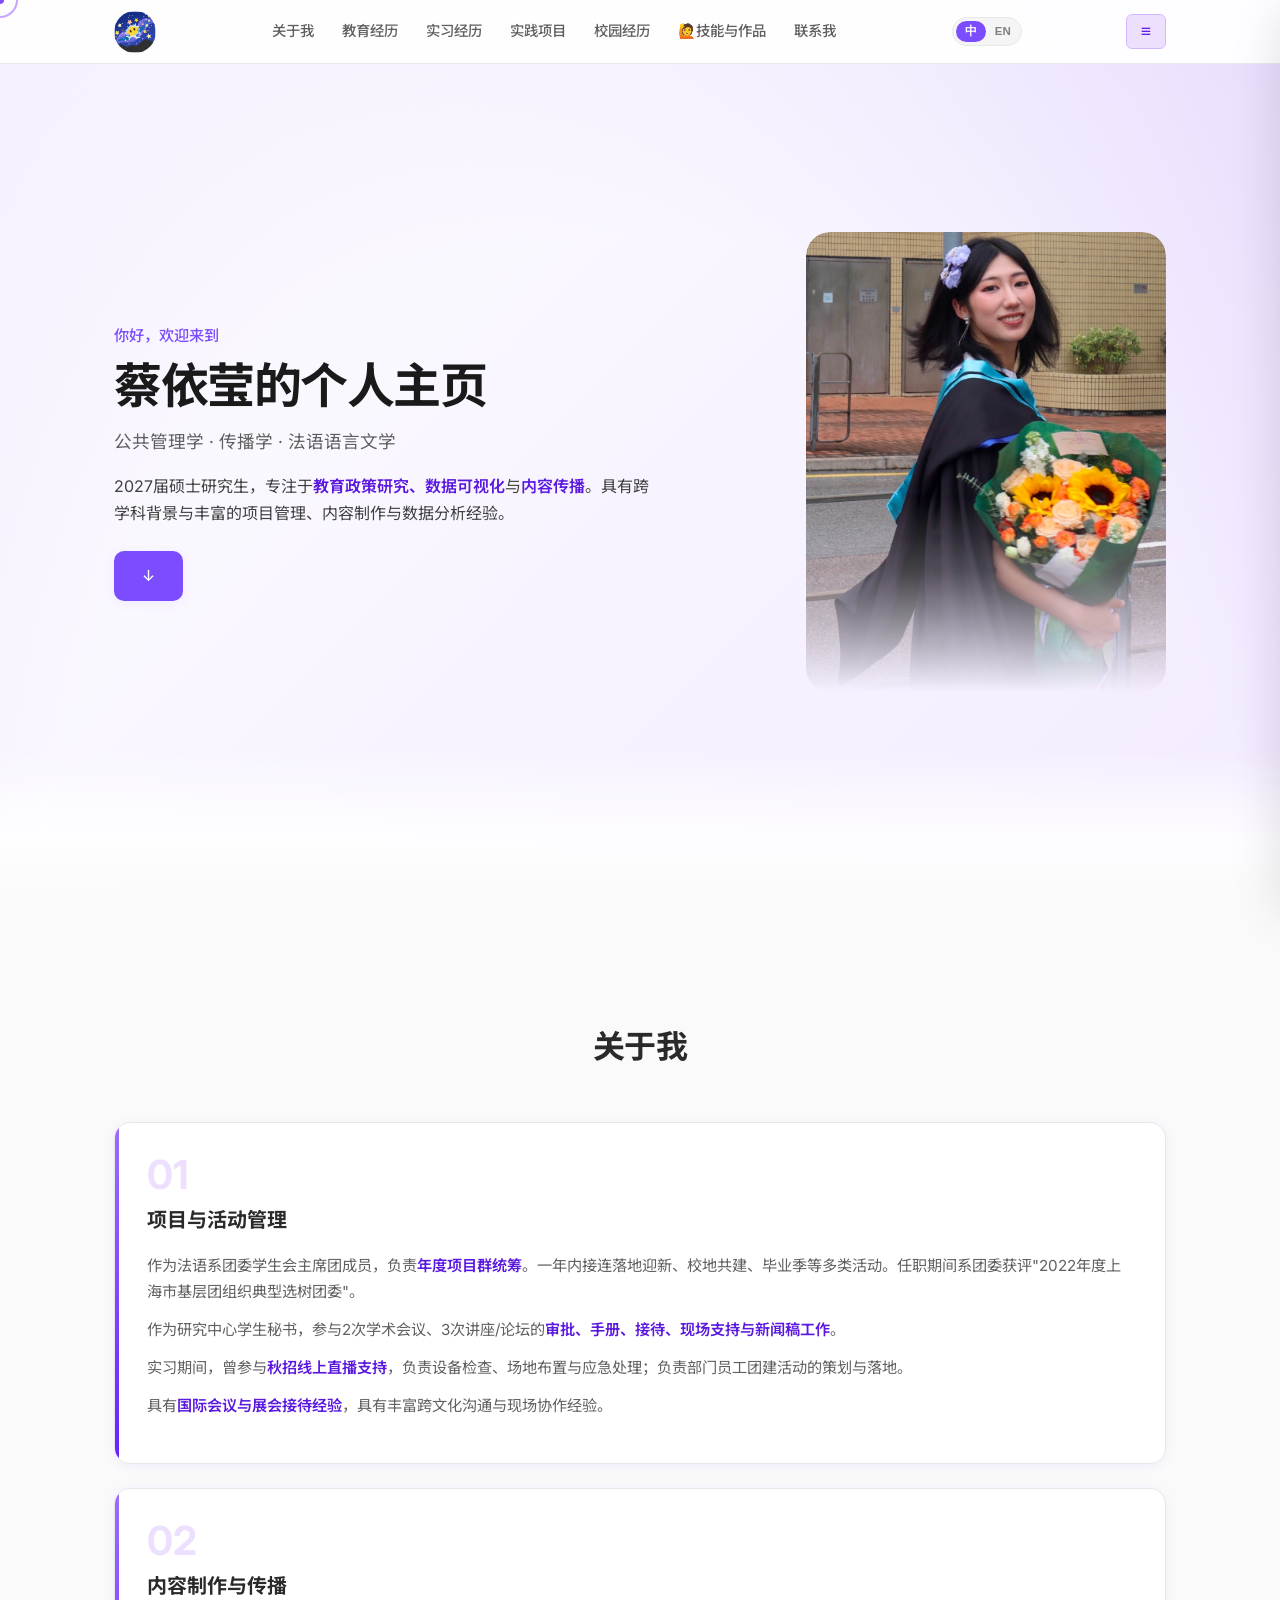
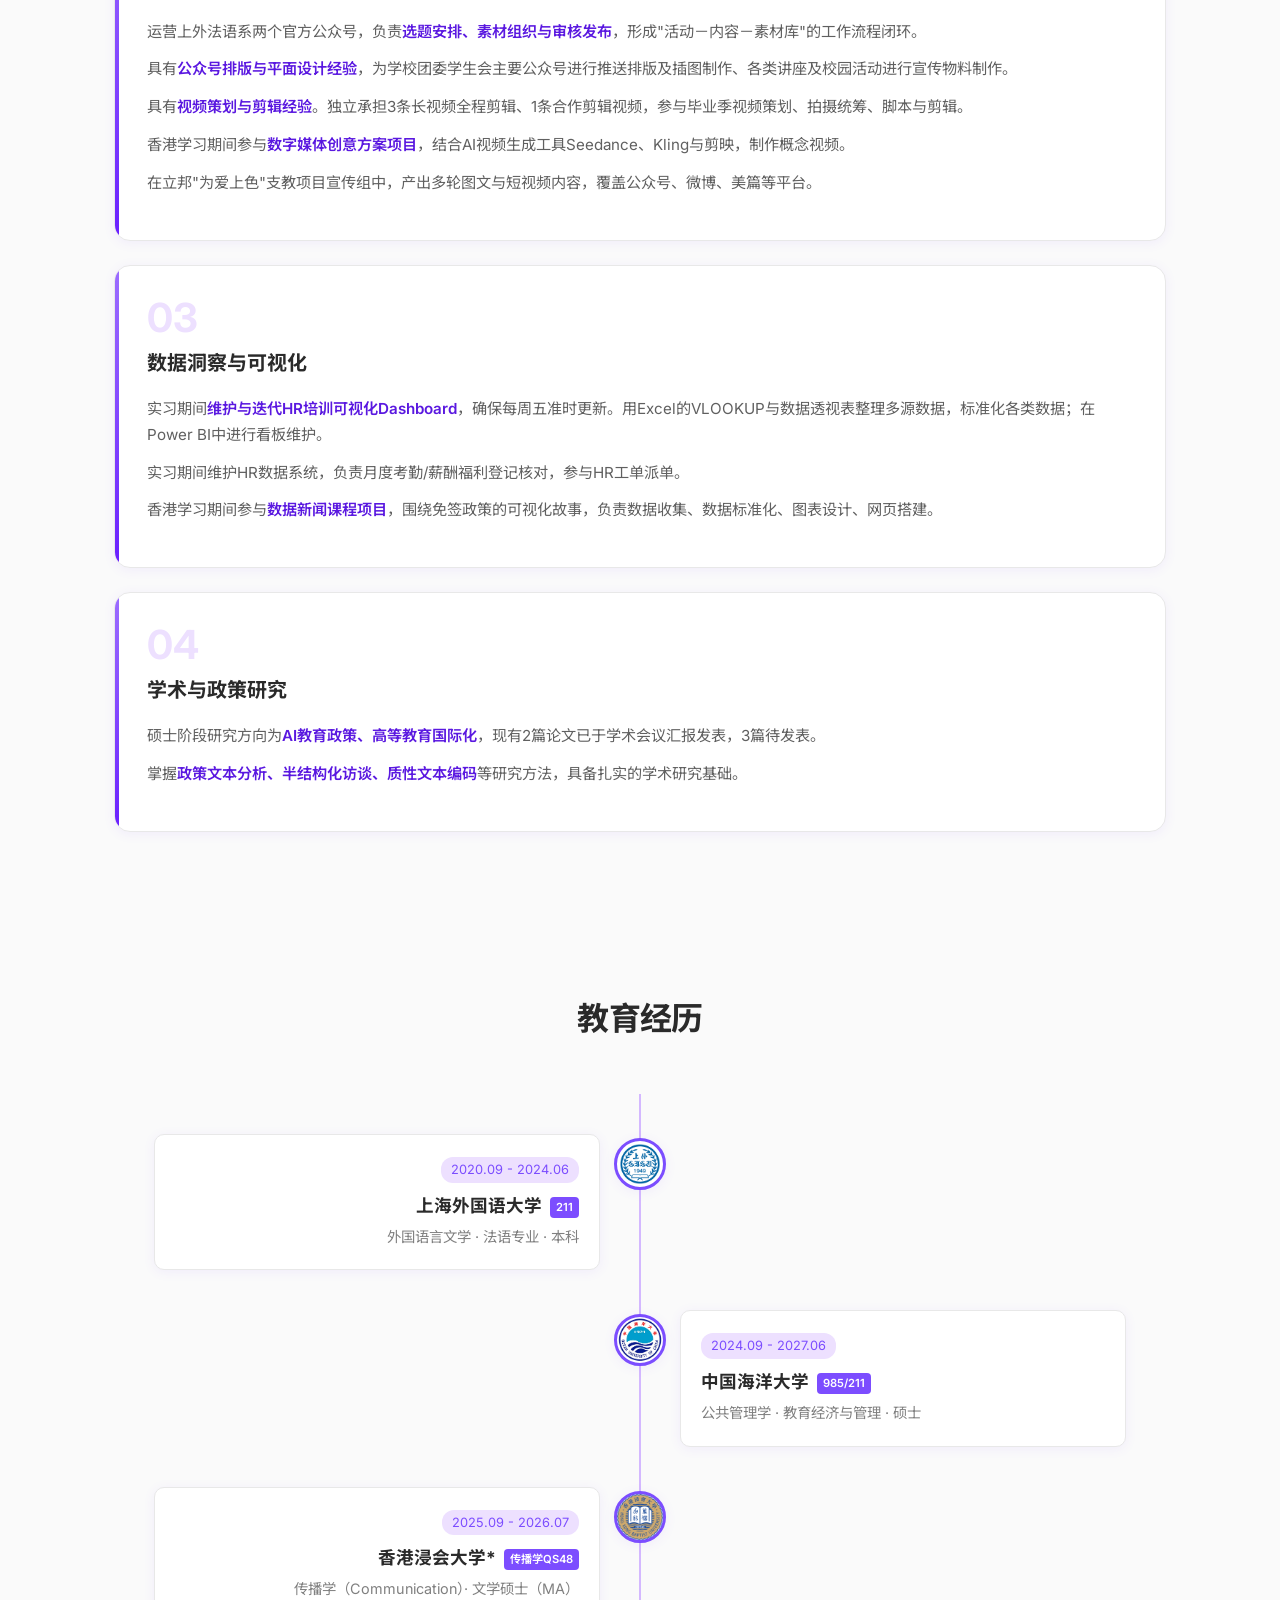
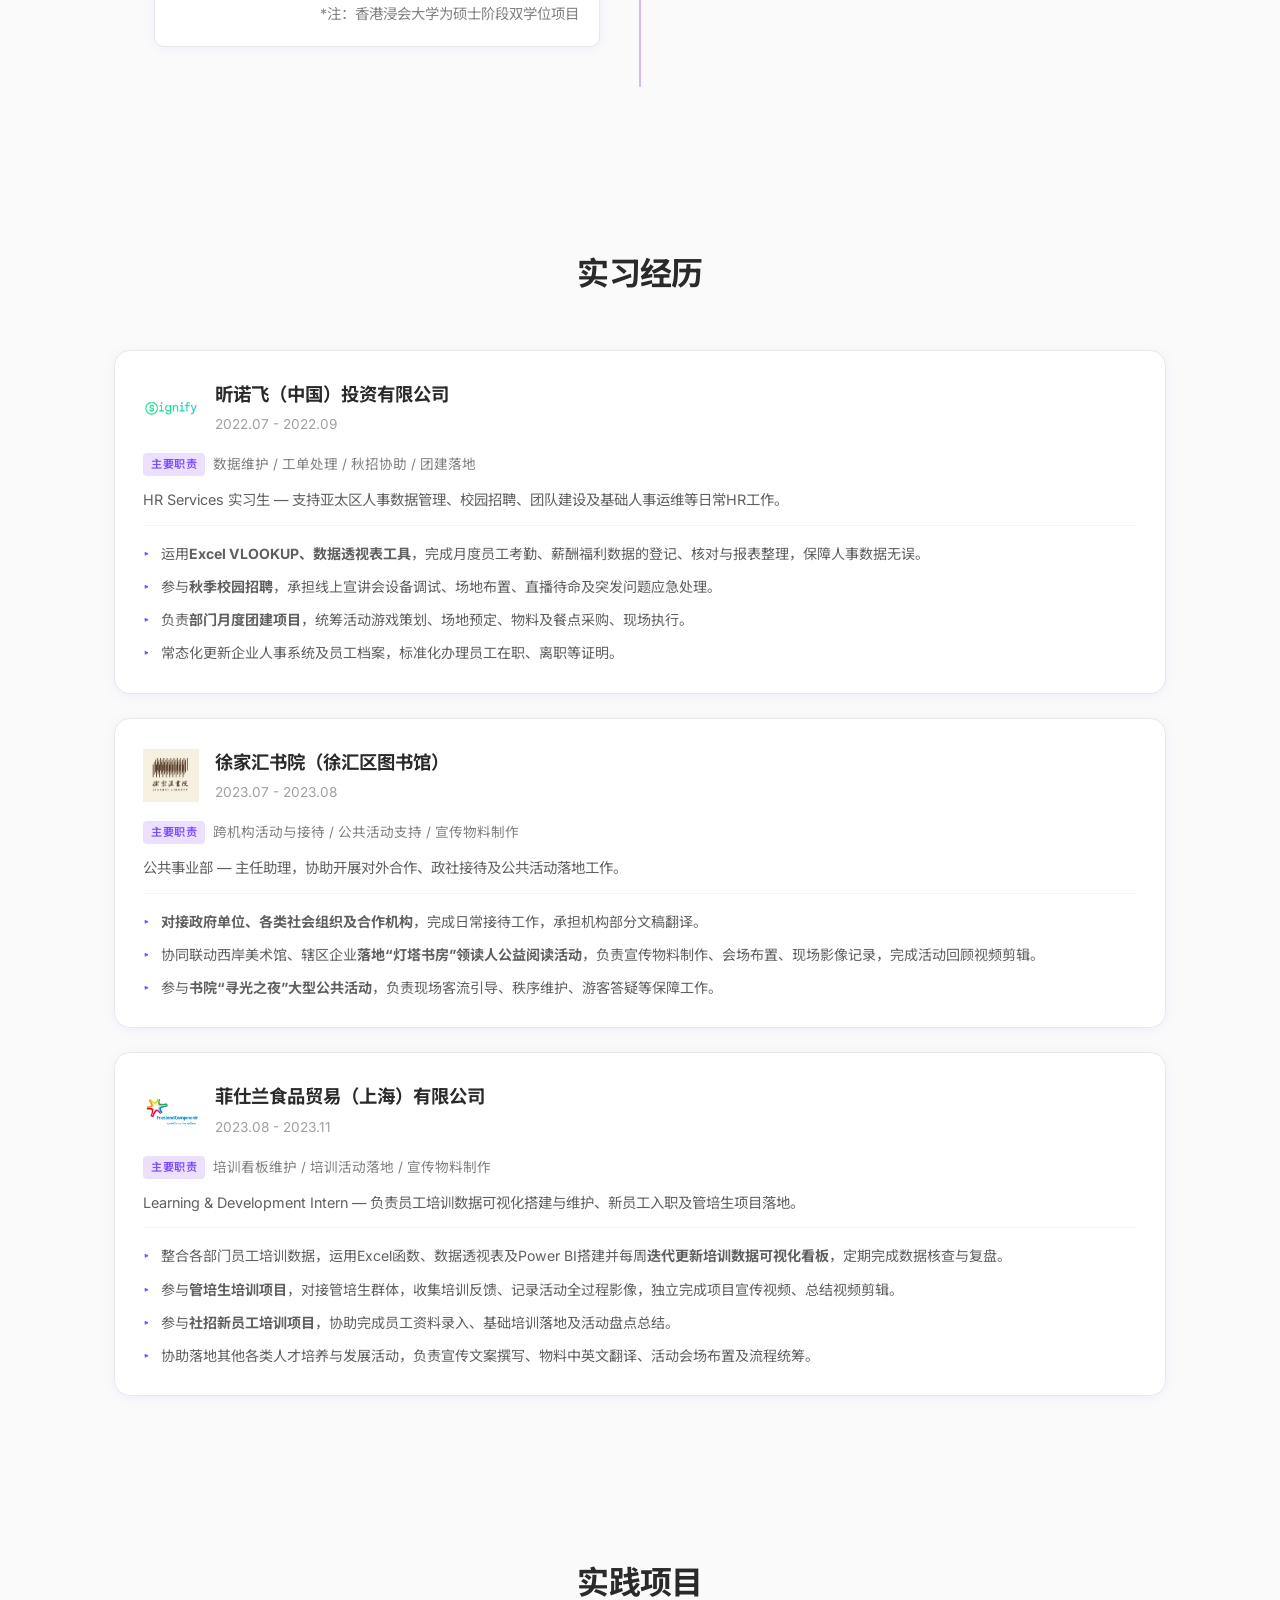
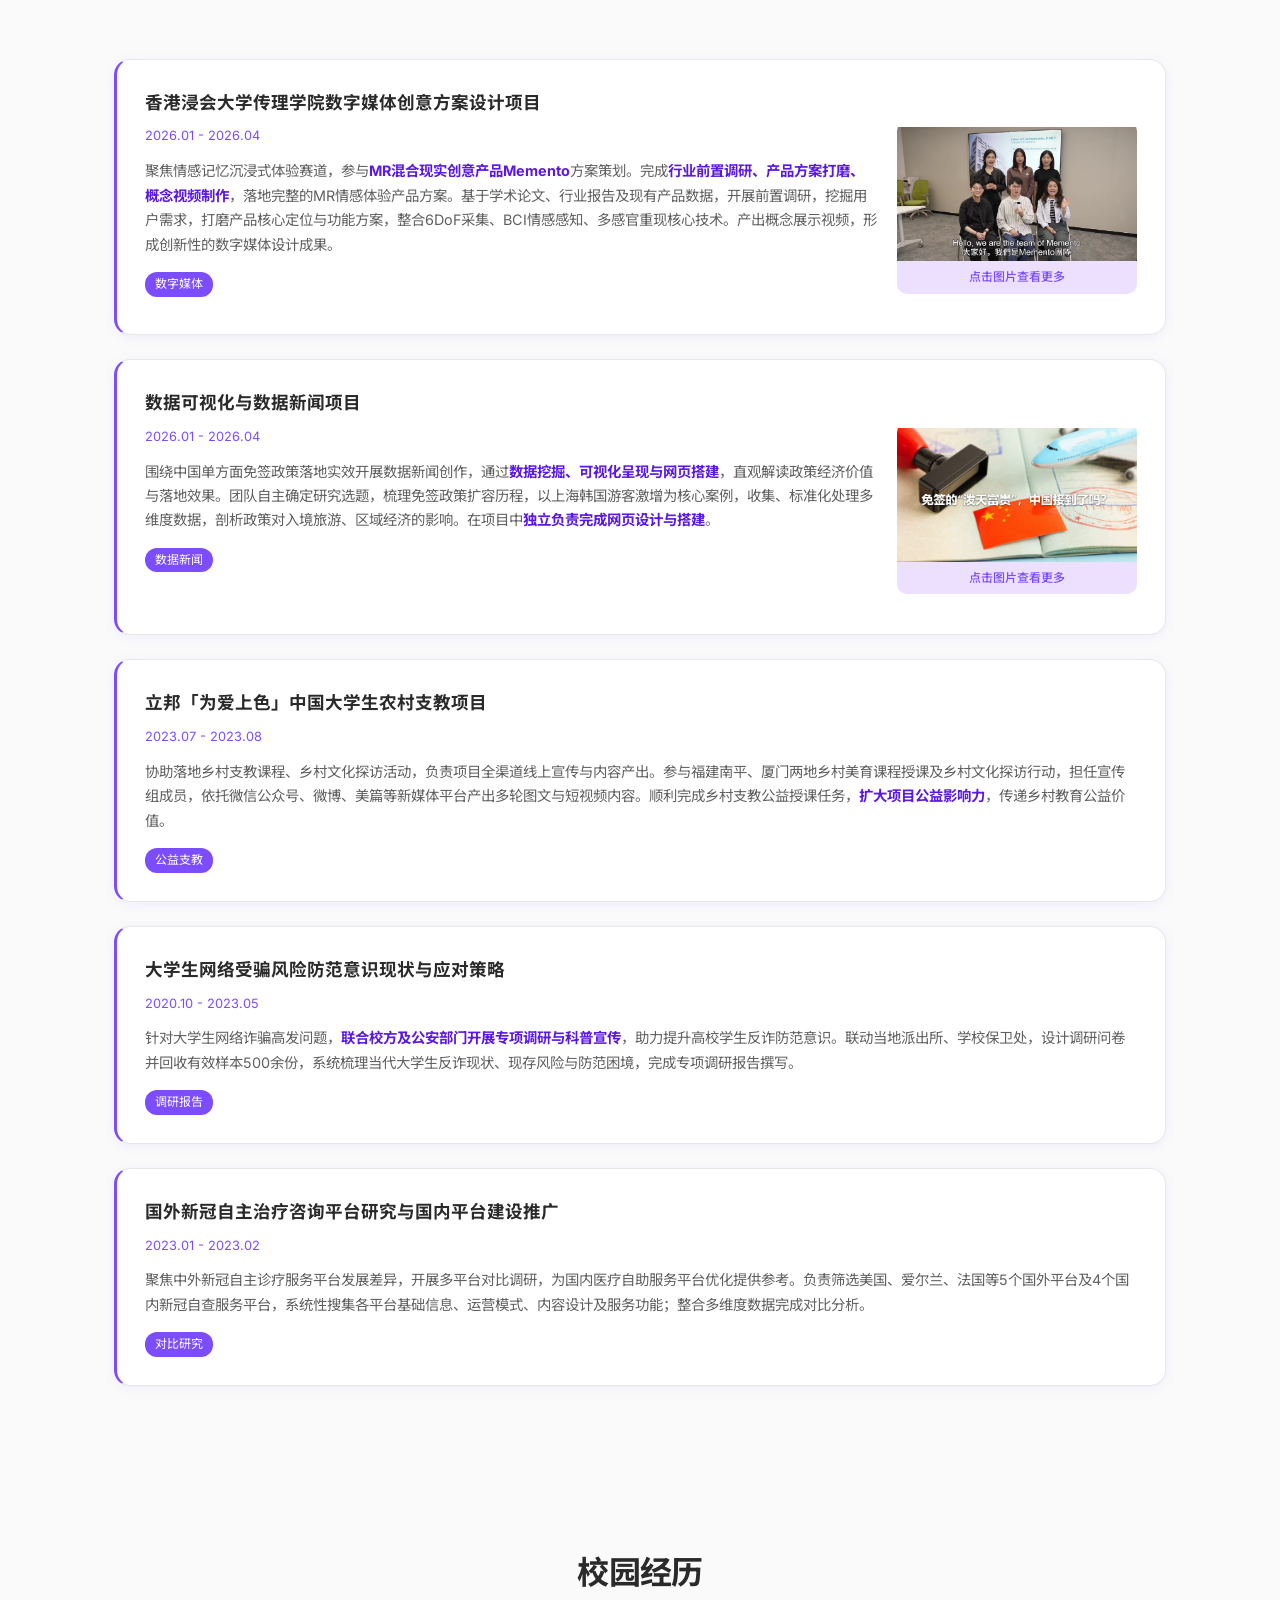
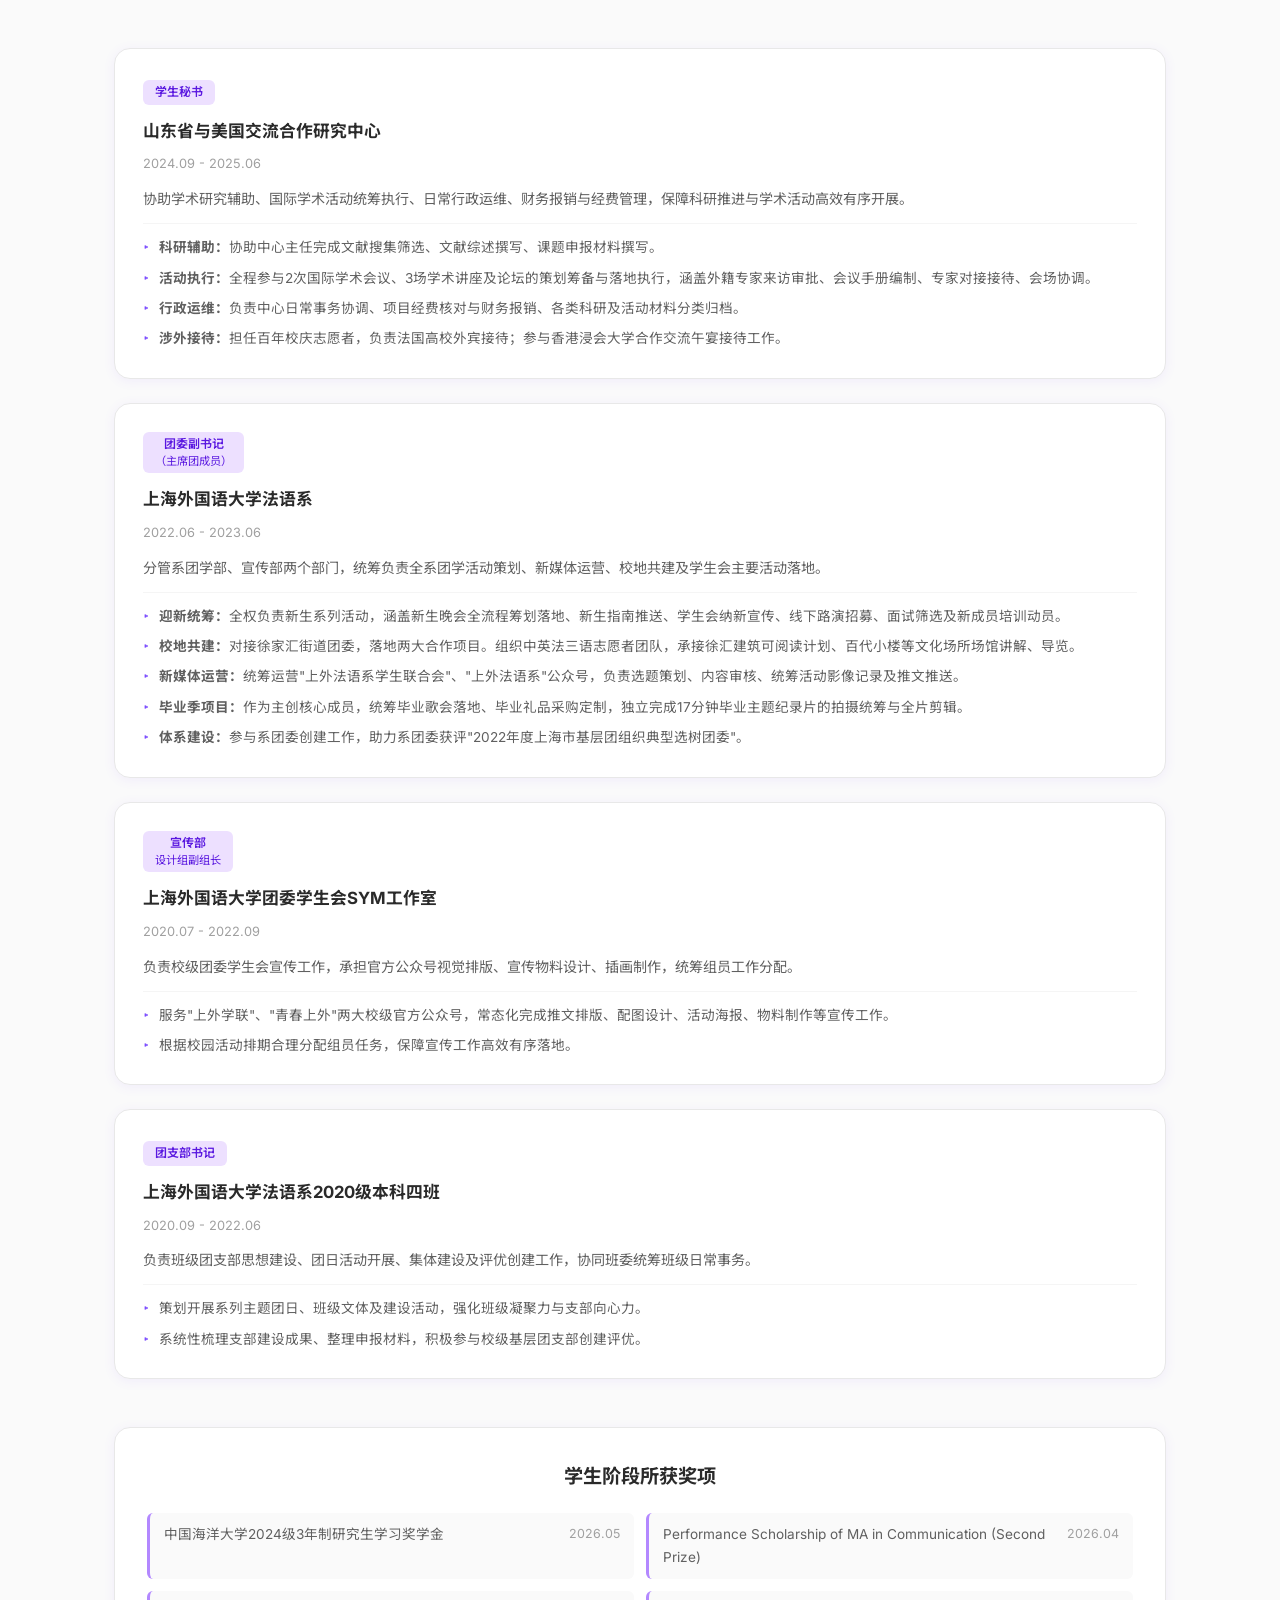
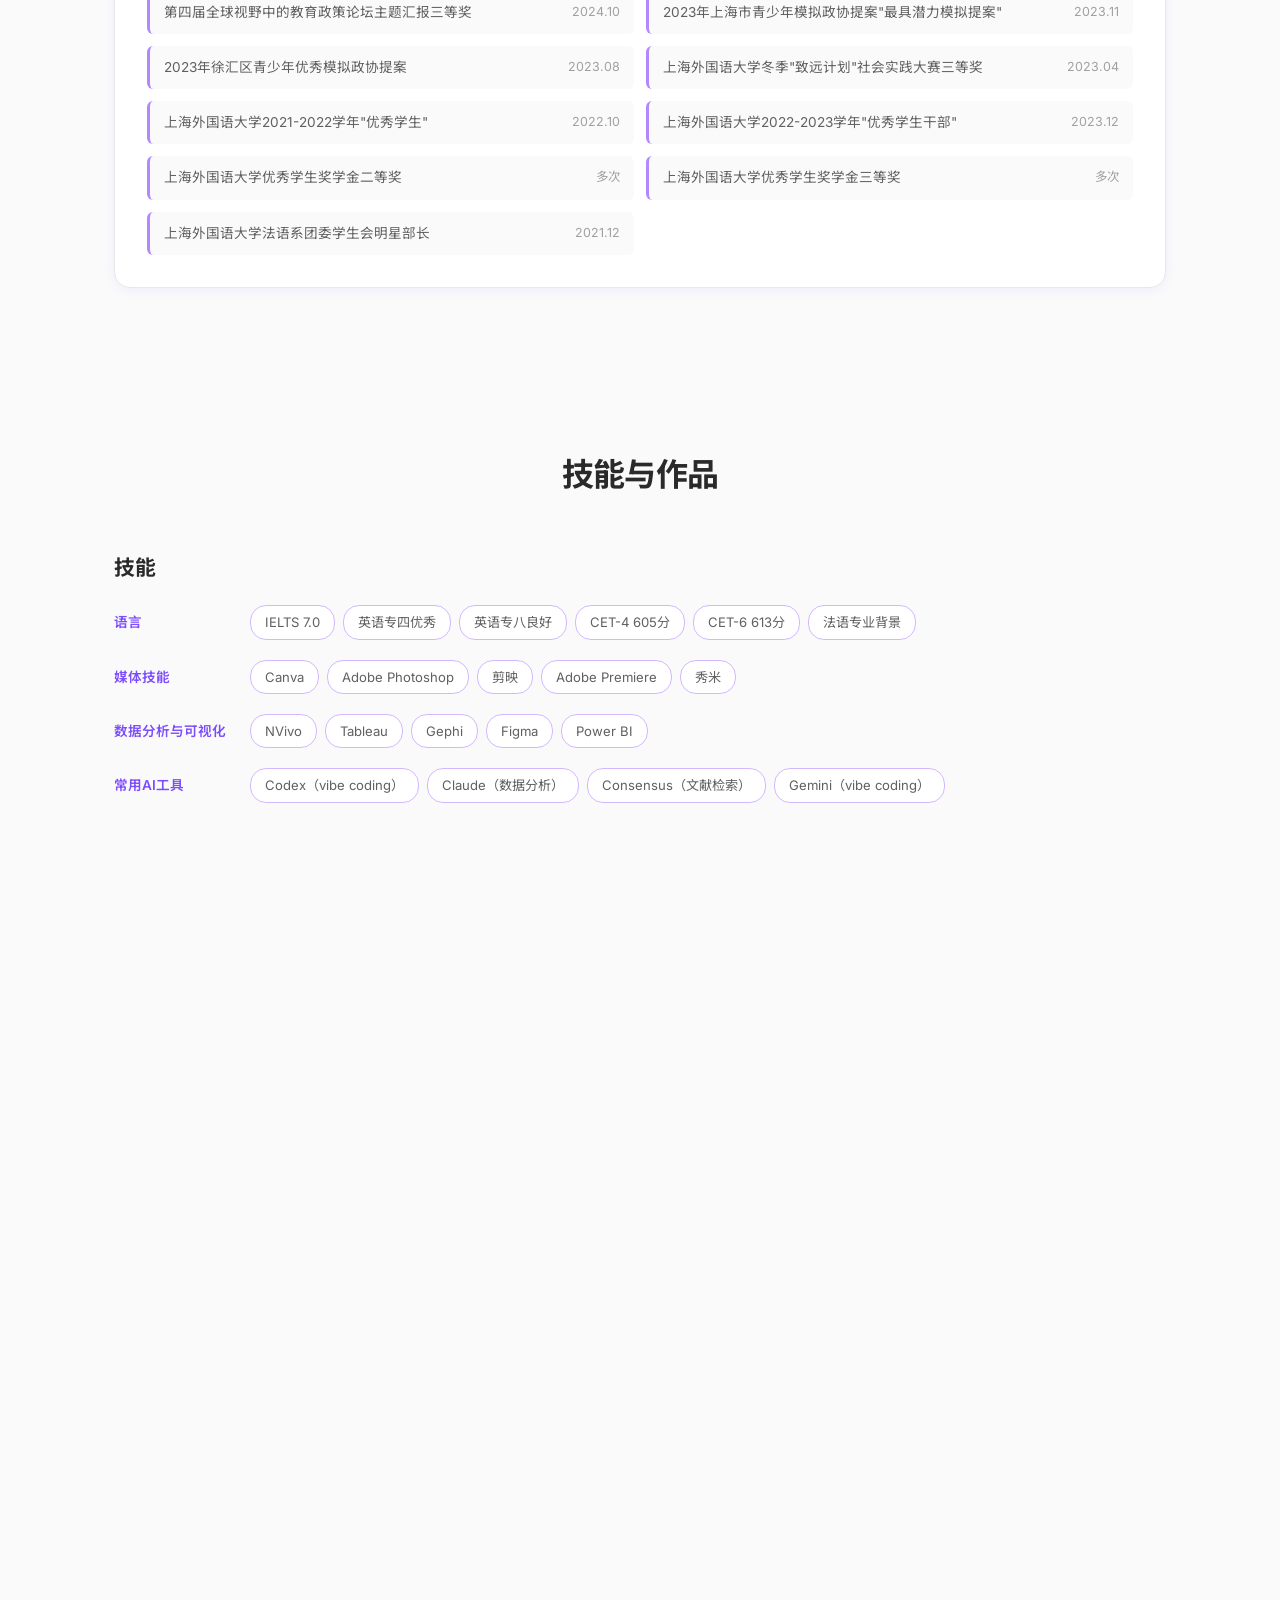
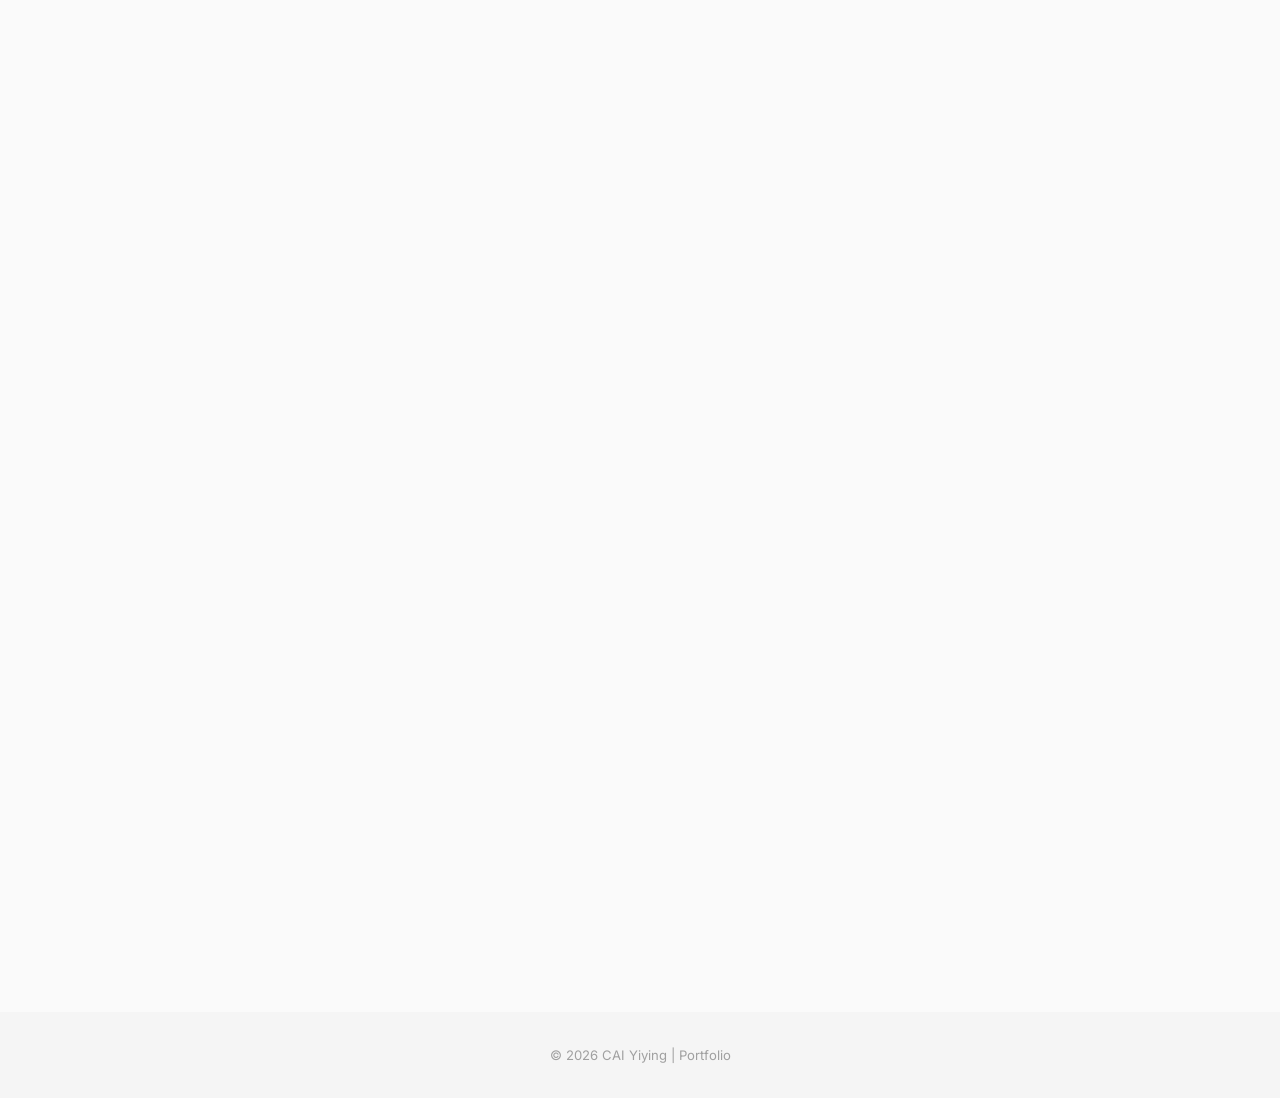
==== commit 9936089b: "Update index.html" ====
--- a/portfolio/index.html
+++ b/portfolio/index.html
@@ -653,7 +653,7 @@
 </main>
 
 <footer class="footer">
-    <p>&copy; 2026 蔡依莹 | Portfolio</p>
+    <p>&copy; 2026 CAI Yiying | Portfolio</p>
 </footer>
 
 <script src="script.js"></script>
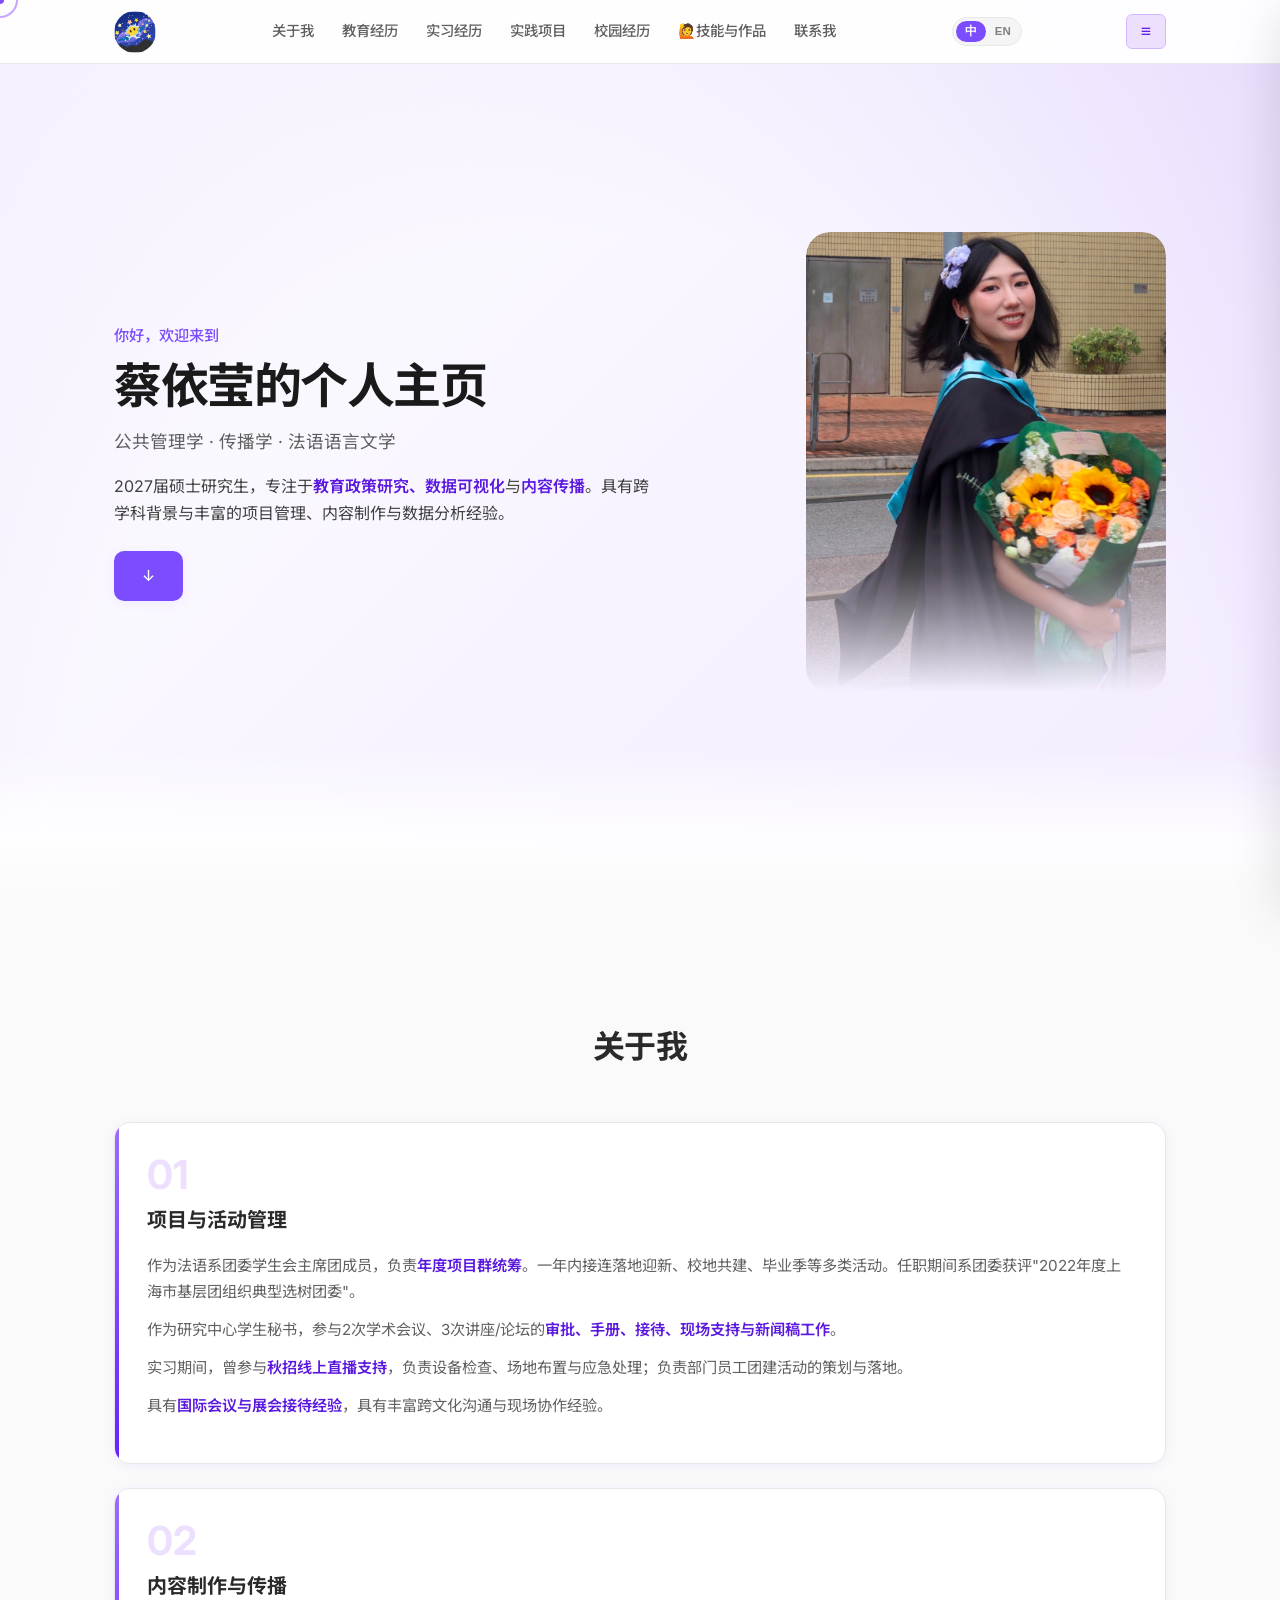
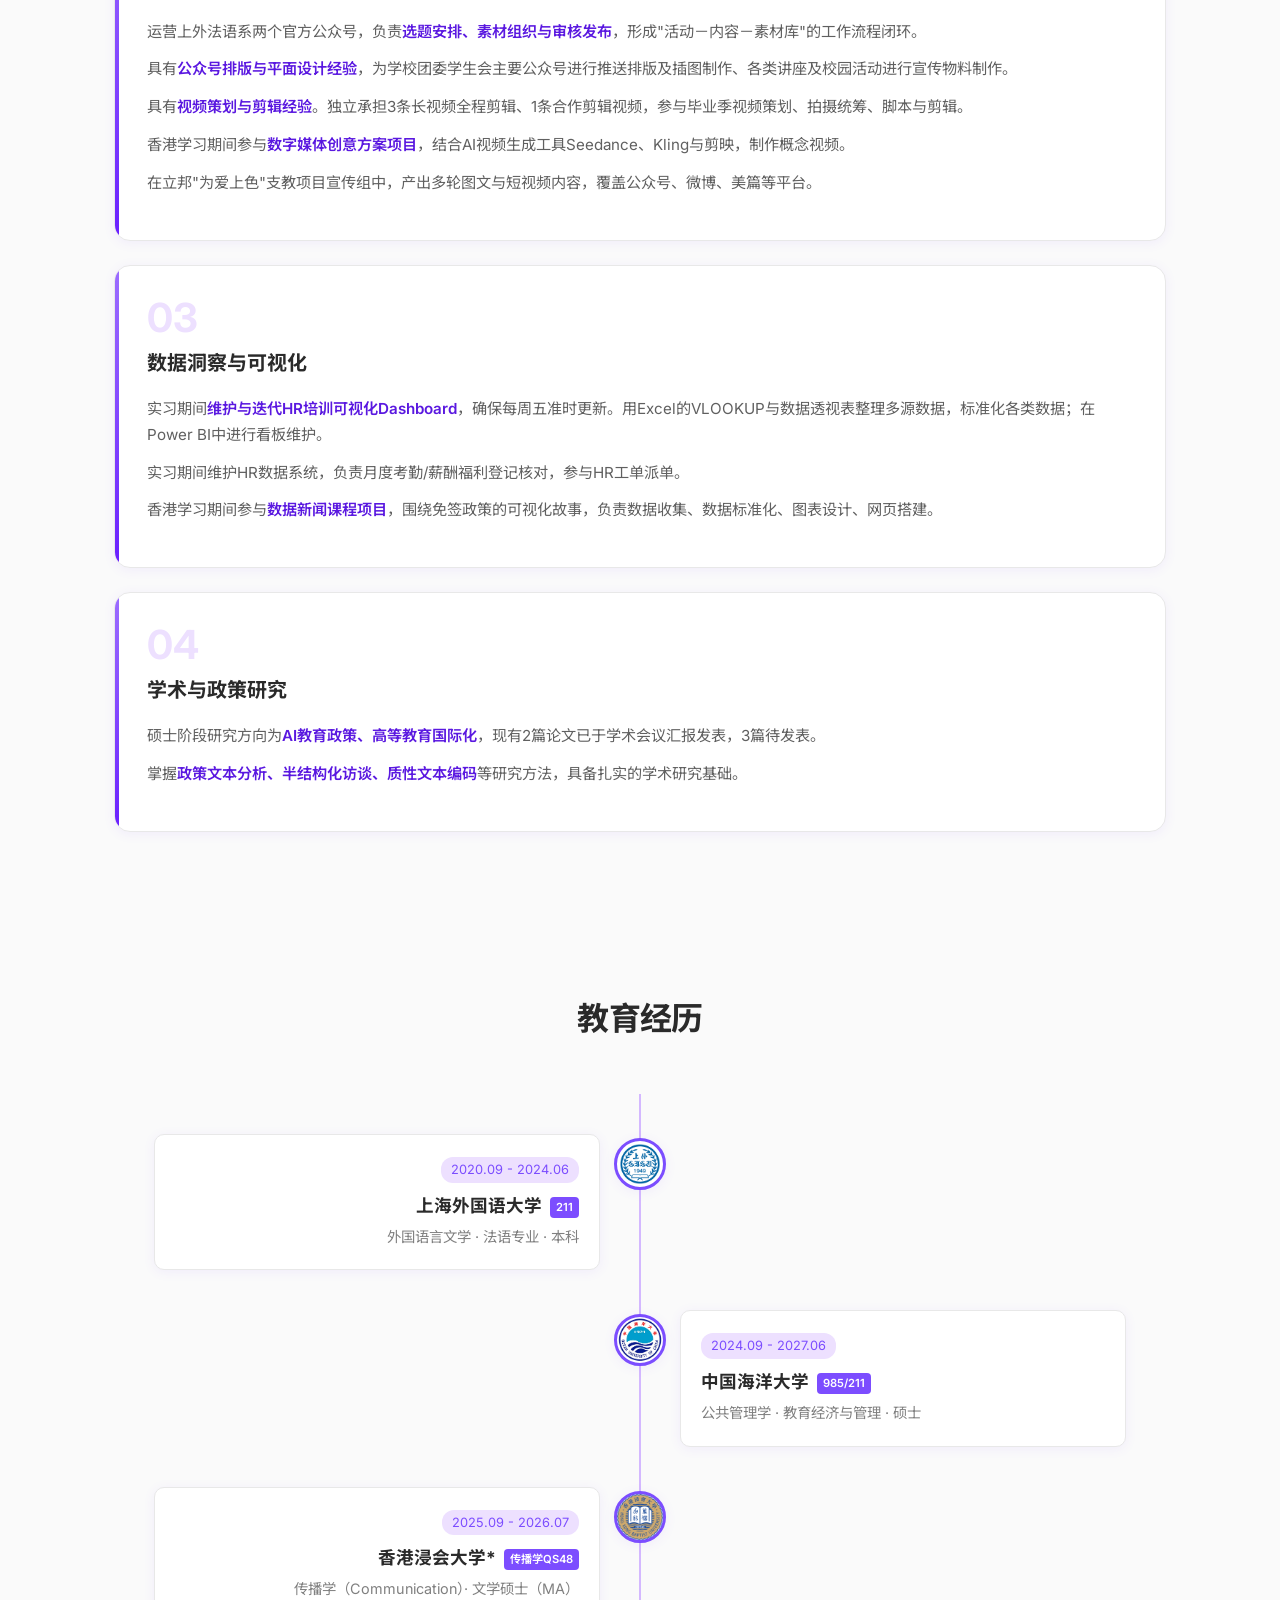
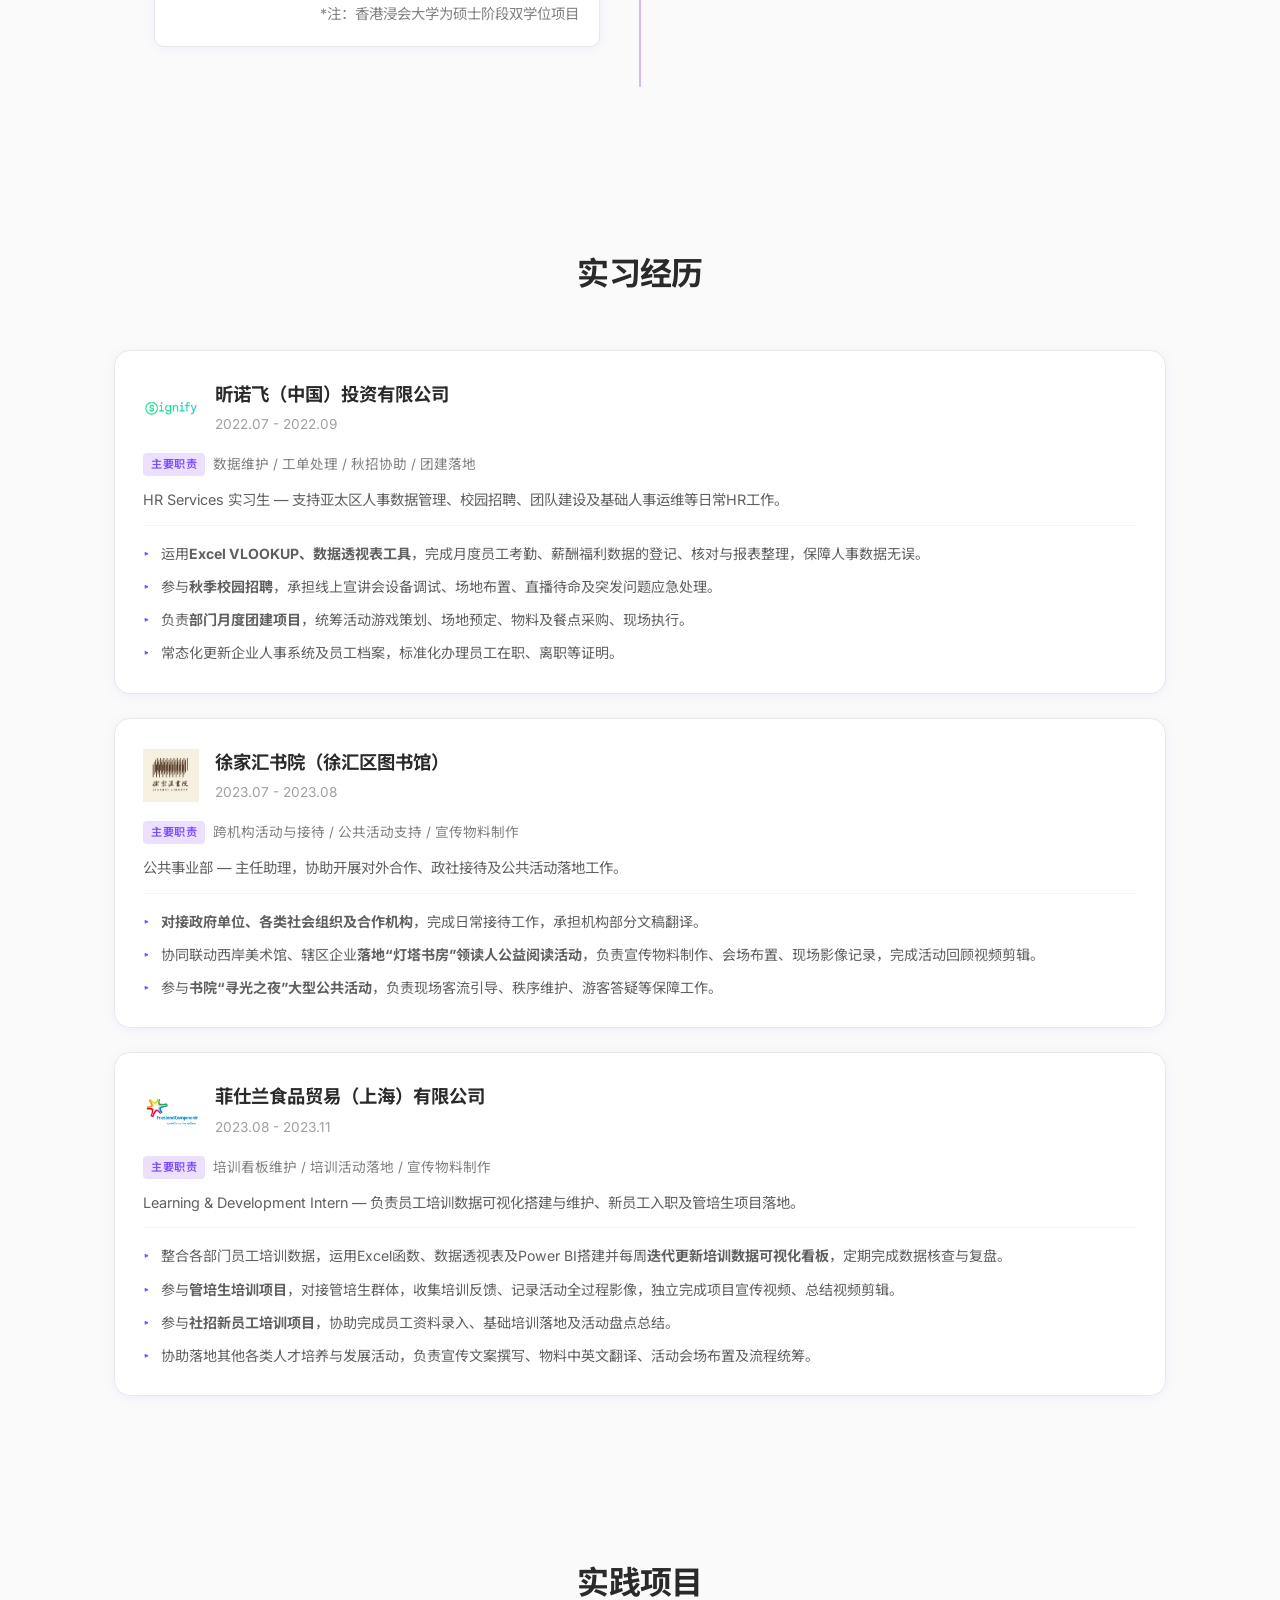
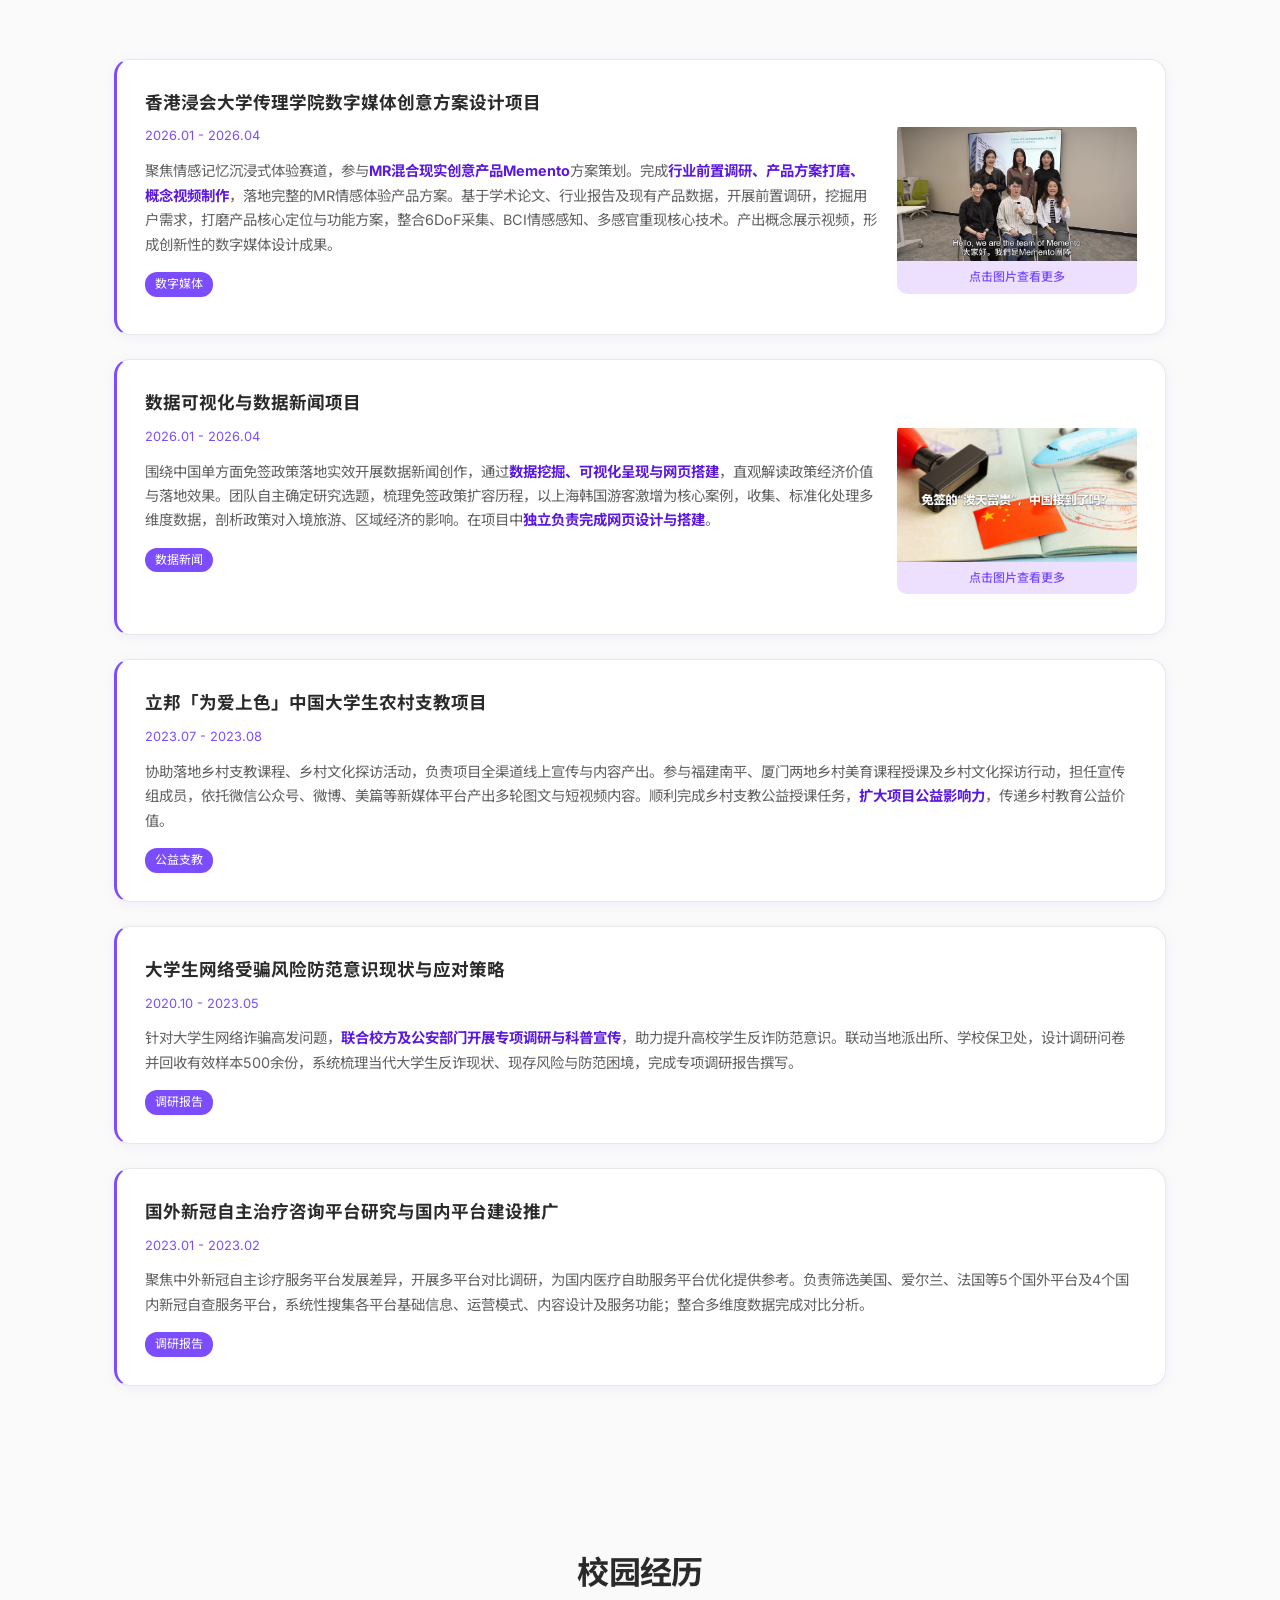
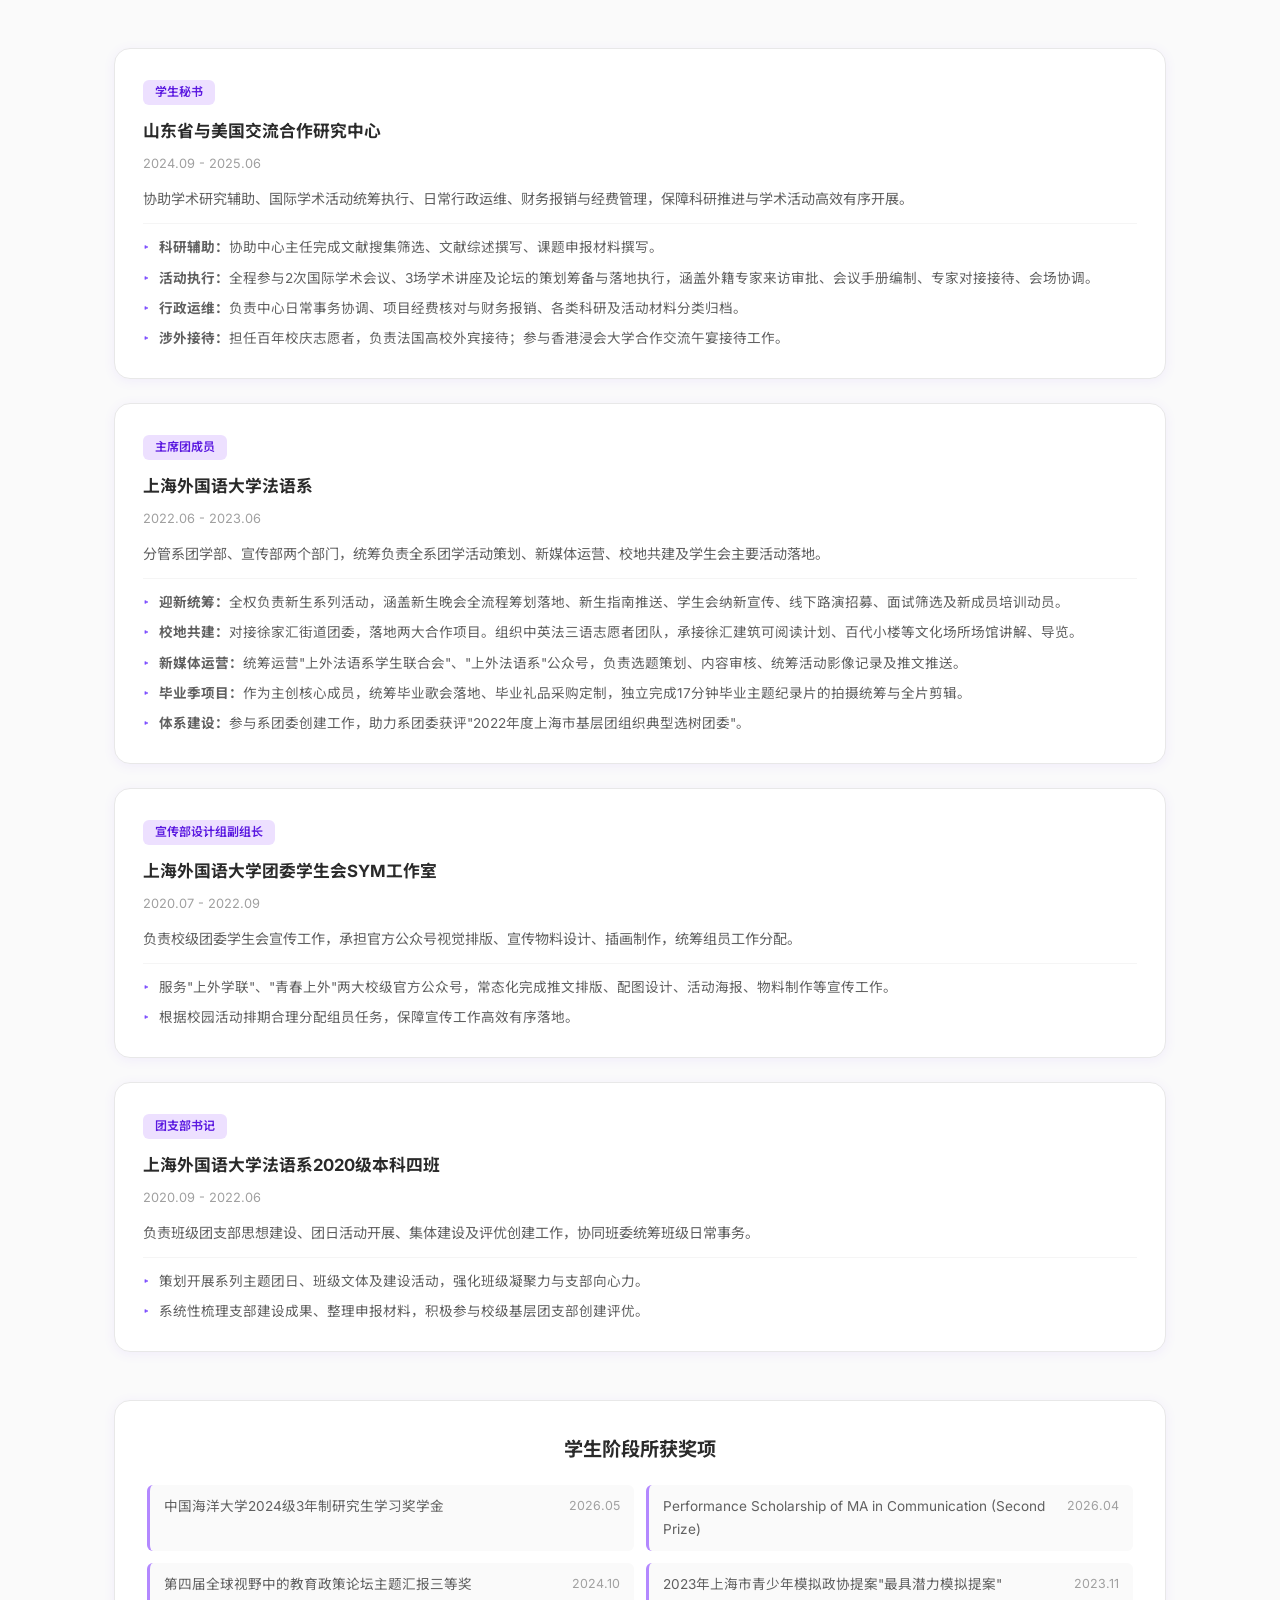
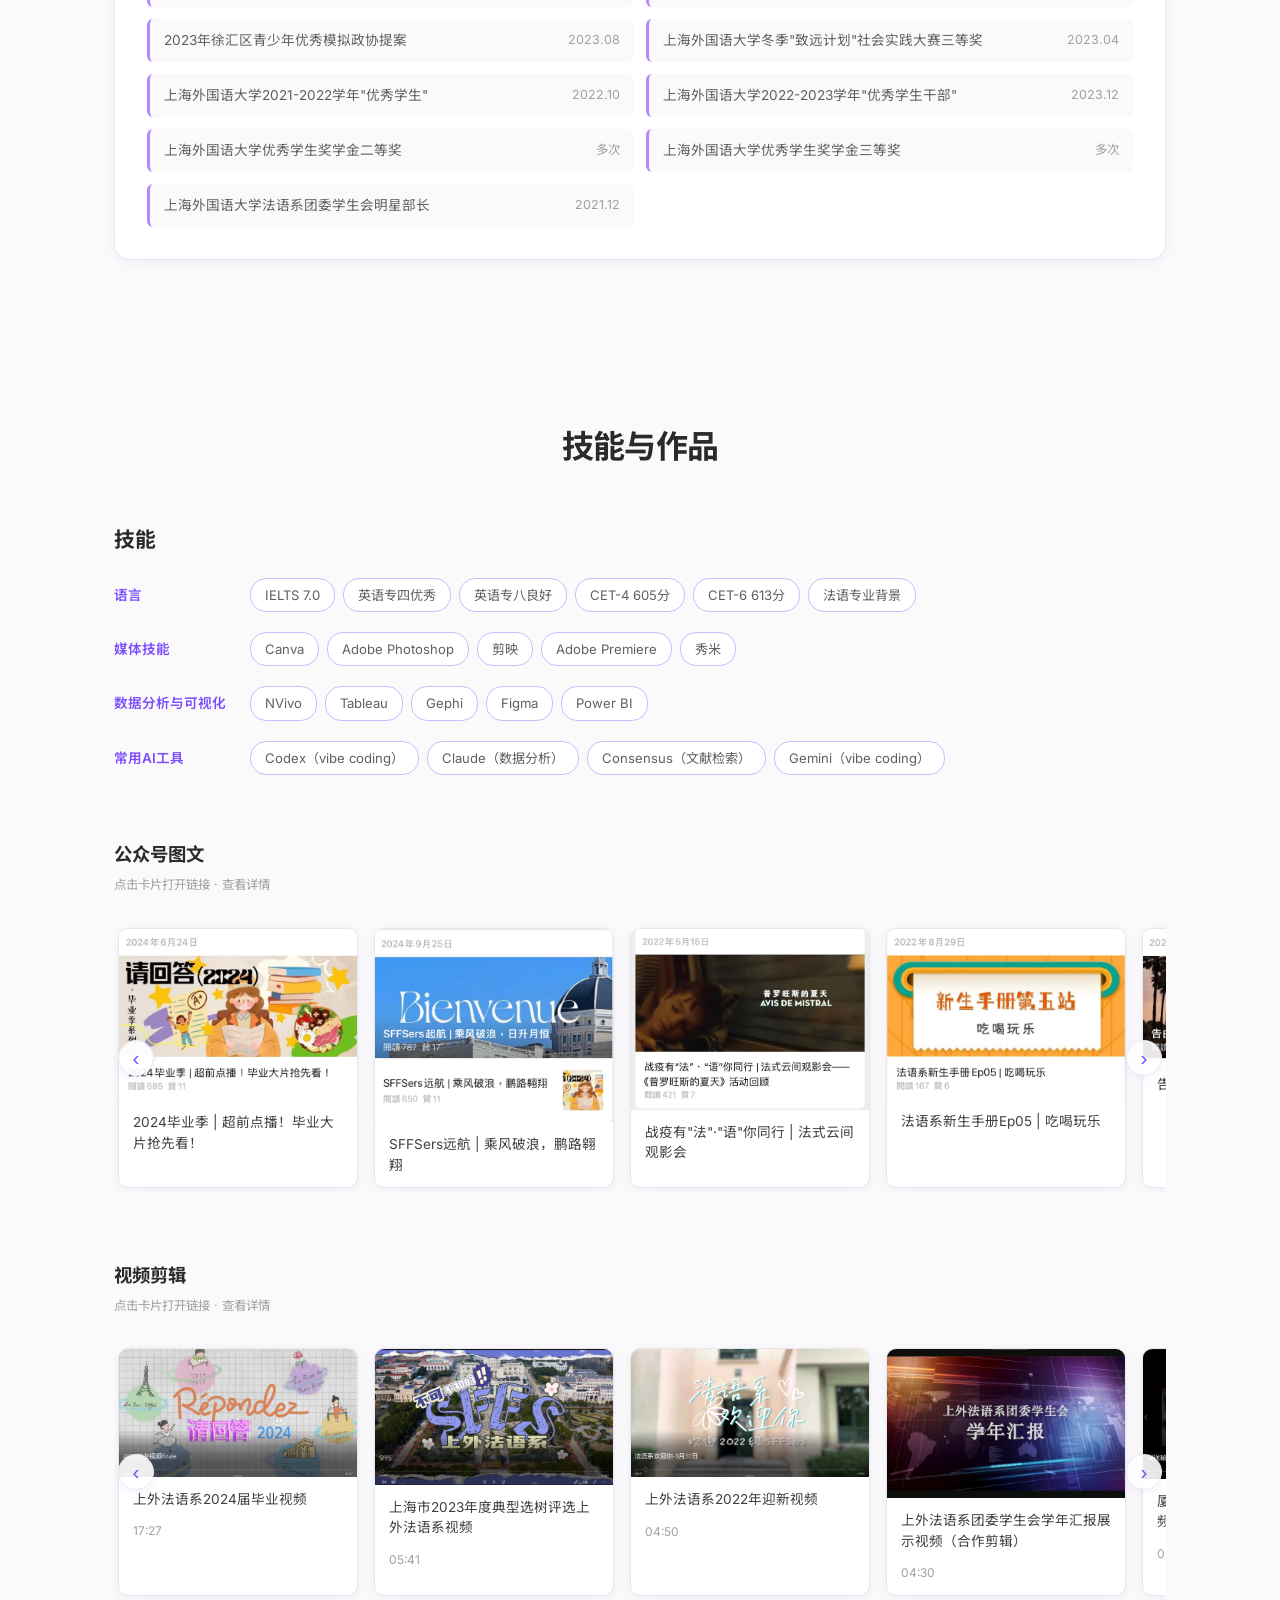
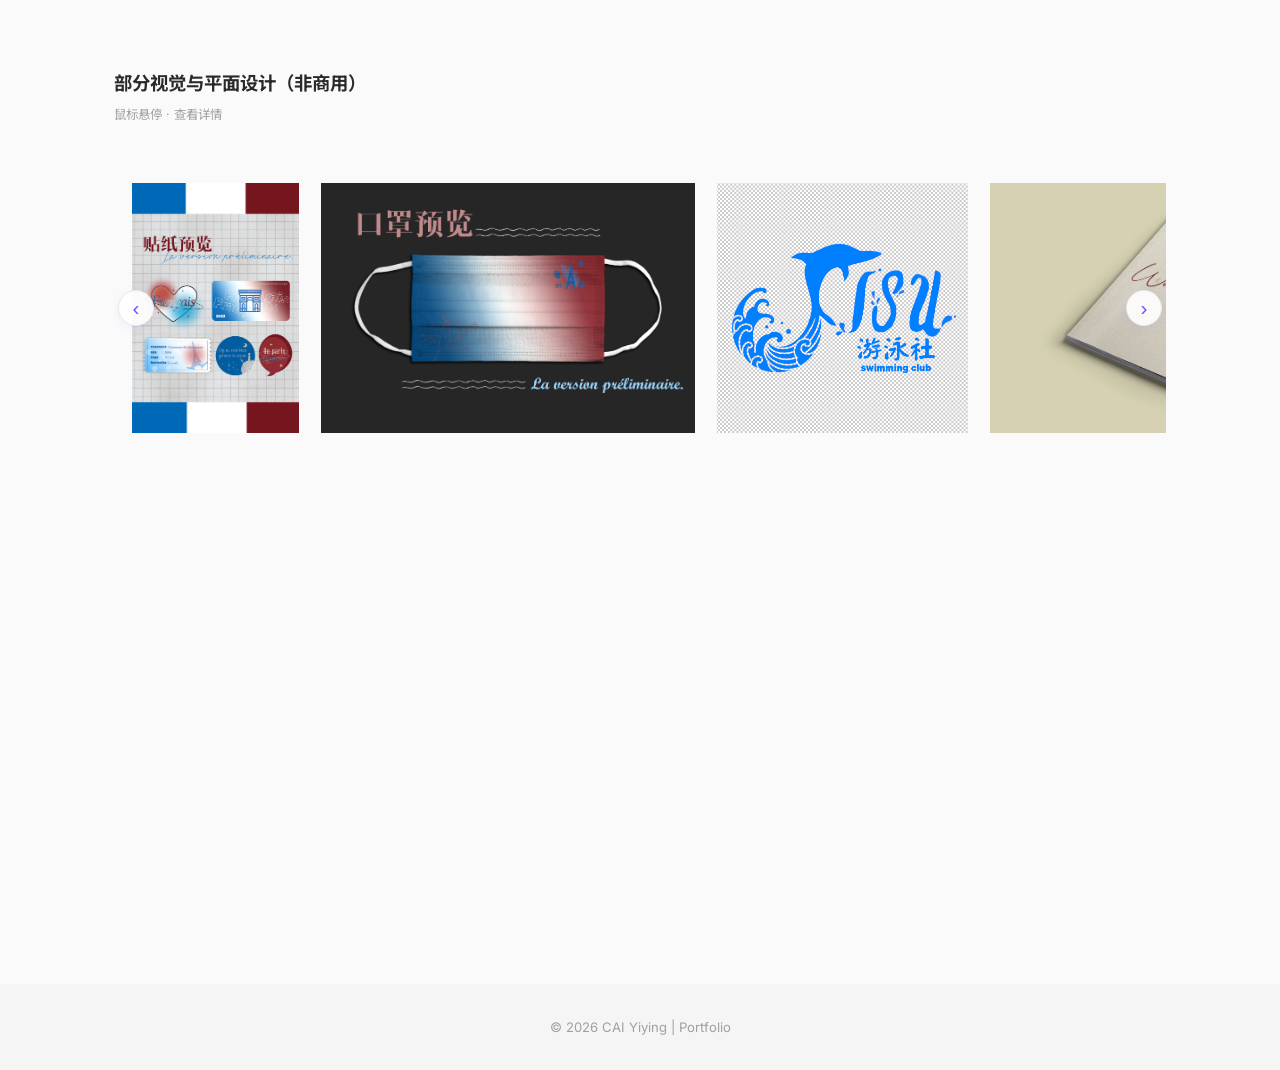
==== commit 436d79f2: "Update index.html" ====
--- a/portfolio/index.html
+++ b/portfolio/index.html
@@ -331,7 +331,7 @@
             <h3 class="program-title">国外新冠自主治疗咨询平台研究与国内平台建设推广</h3>
             <span class="program-time">2023.01 - 2023.02</span>
             <p class="program-desc">聚焦中外新冠自主诊疗服务平台发展差异，开展多平台对比调研，为国内医疗自助服务平台优化提供参考。负责筛选美国、爱尔兰、法国等5个国外平台及4个国内新冠自查服务平台，系统性搜集各平台基础信息、运营模式、内容设计及服务功能；整合多维度数据完成对比分析。</p>
-            <span class="program-tag">对比研究</span>
+            <span class="program-tag">调研报告</span>
         </article>
         
     </div>
@@ -357,7 +357,7 @@
         </article>
 
         <article class="campus-card">
-            <div class="campus-role-badge">团委副书记<br><small>（主席团成员）</small></div>
+            <div class="campus-role-badge">主席团成员<br></div>
             <h3 class="campus-title">上海外国语大学法语系</h3>
             <span class="campus-time">2022.06 - 2023.06</span>
             <p class="campus-desc">分管系团学部、宣传部两个部门，统筹负责全系团学活动策划、新媒体运营、校地共建及学生会主要活动落地。</p>
@@ -371,7 +371,7 @@
         </article>
 
         <article class="campus-card">
-            <div class="campus-role-badge">宣传部<br><small>设计组副组长</small></div>
+            <div class="campus-role-badge">宣传部设计组副组长</div>
             <h3 class="campus-title">上海外国语大学团委学生会SYM工作室</h3>
             <span class="campus-time">2020.07 - 2022.09</span>
             <p class="campus-desc">负责校级团委学生会宣传工作，承担官方公众号视觉排版、宣传物料设计、插画制作，统筹组员工作分配。</p>
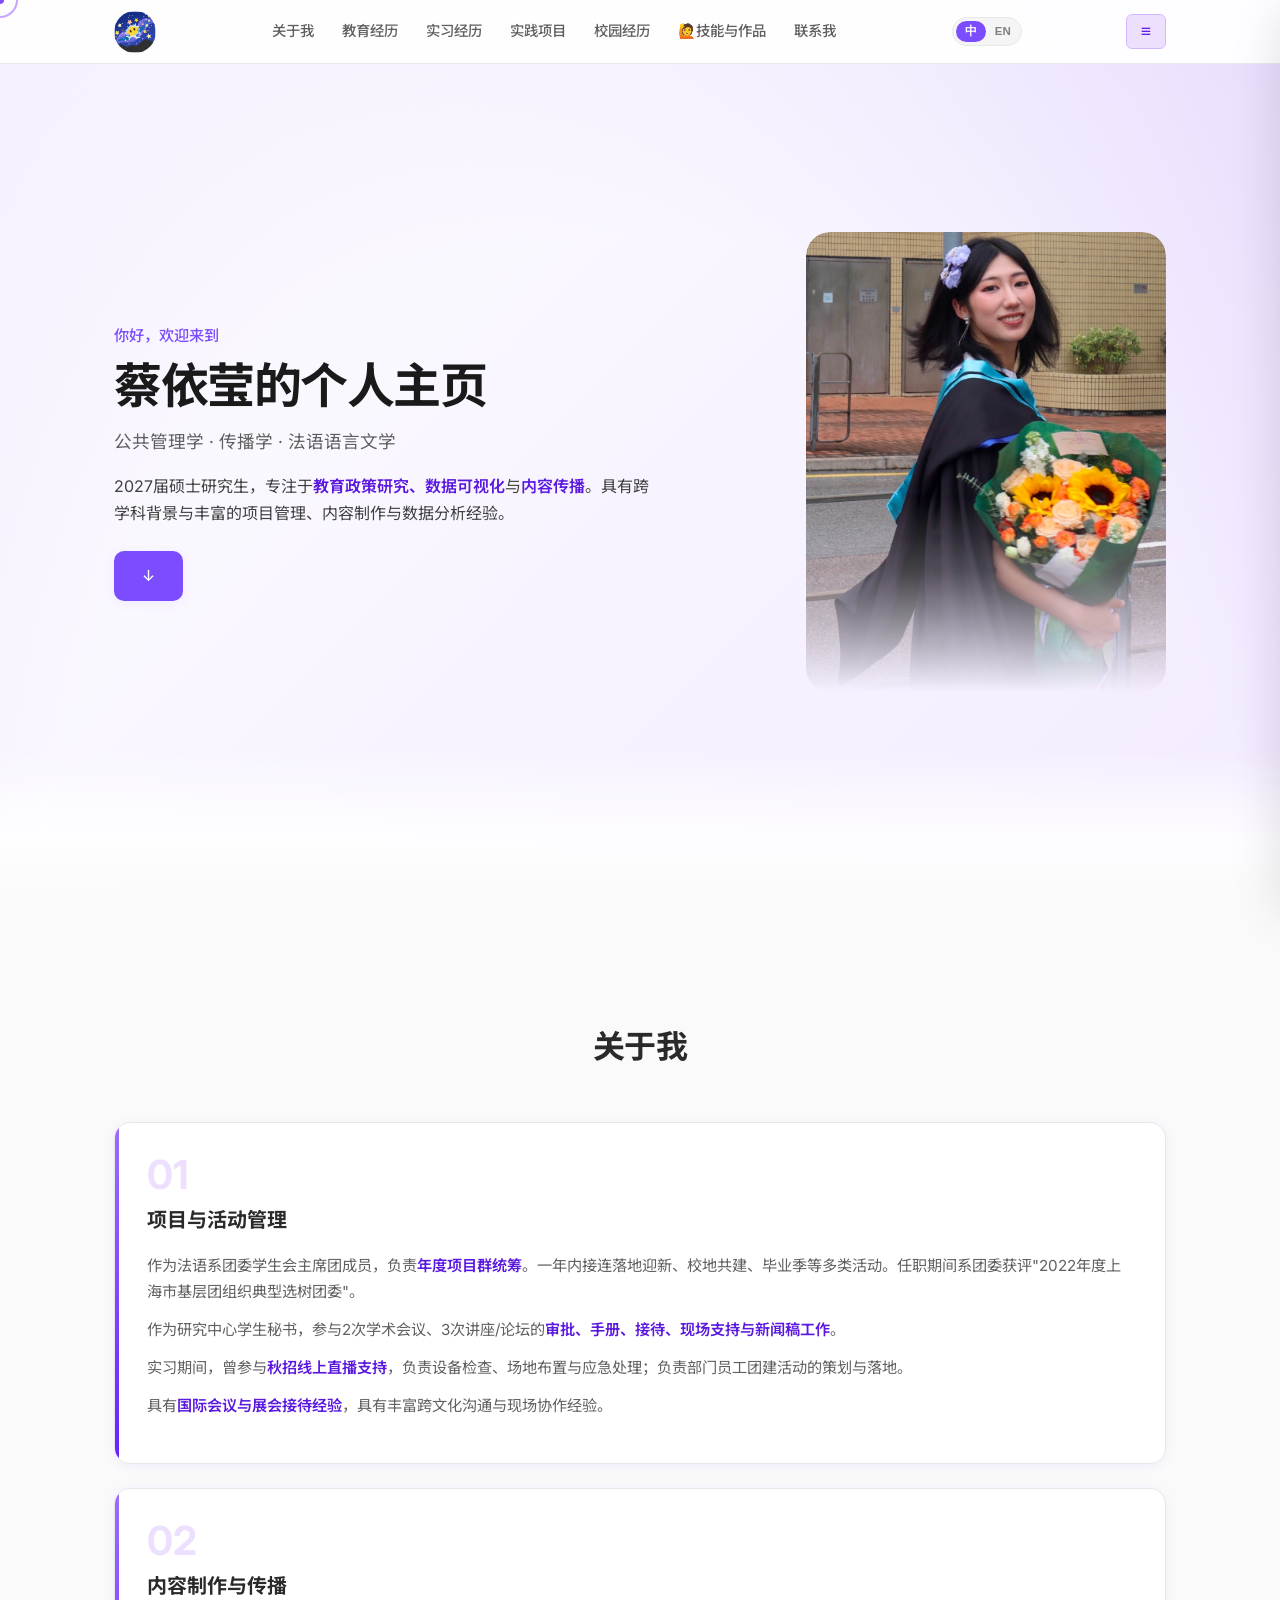
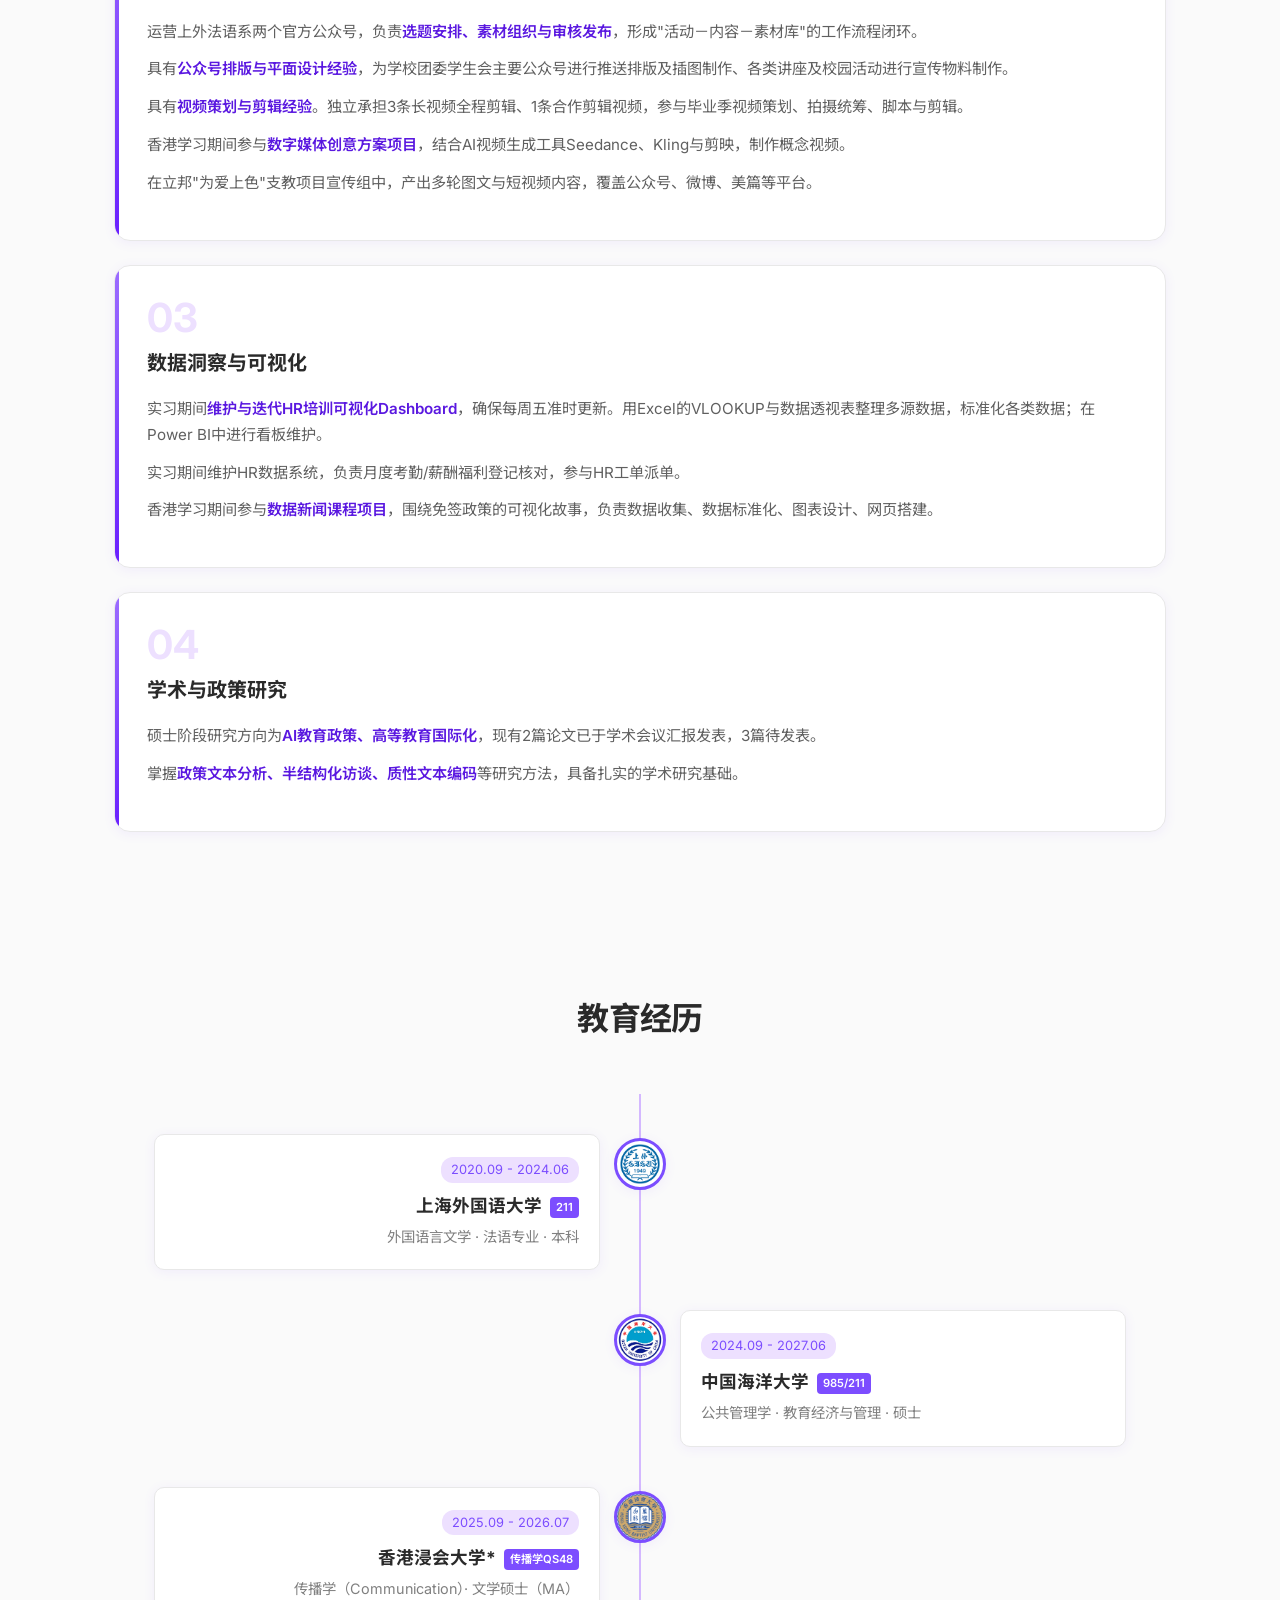
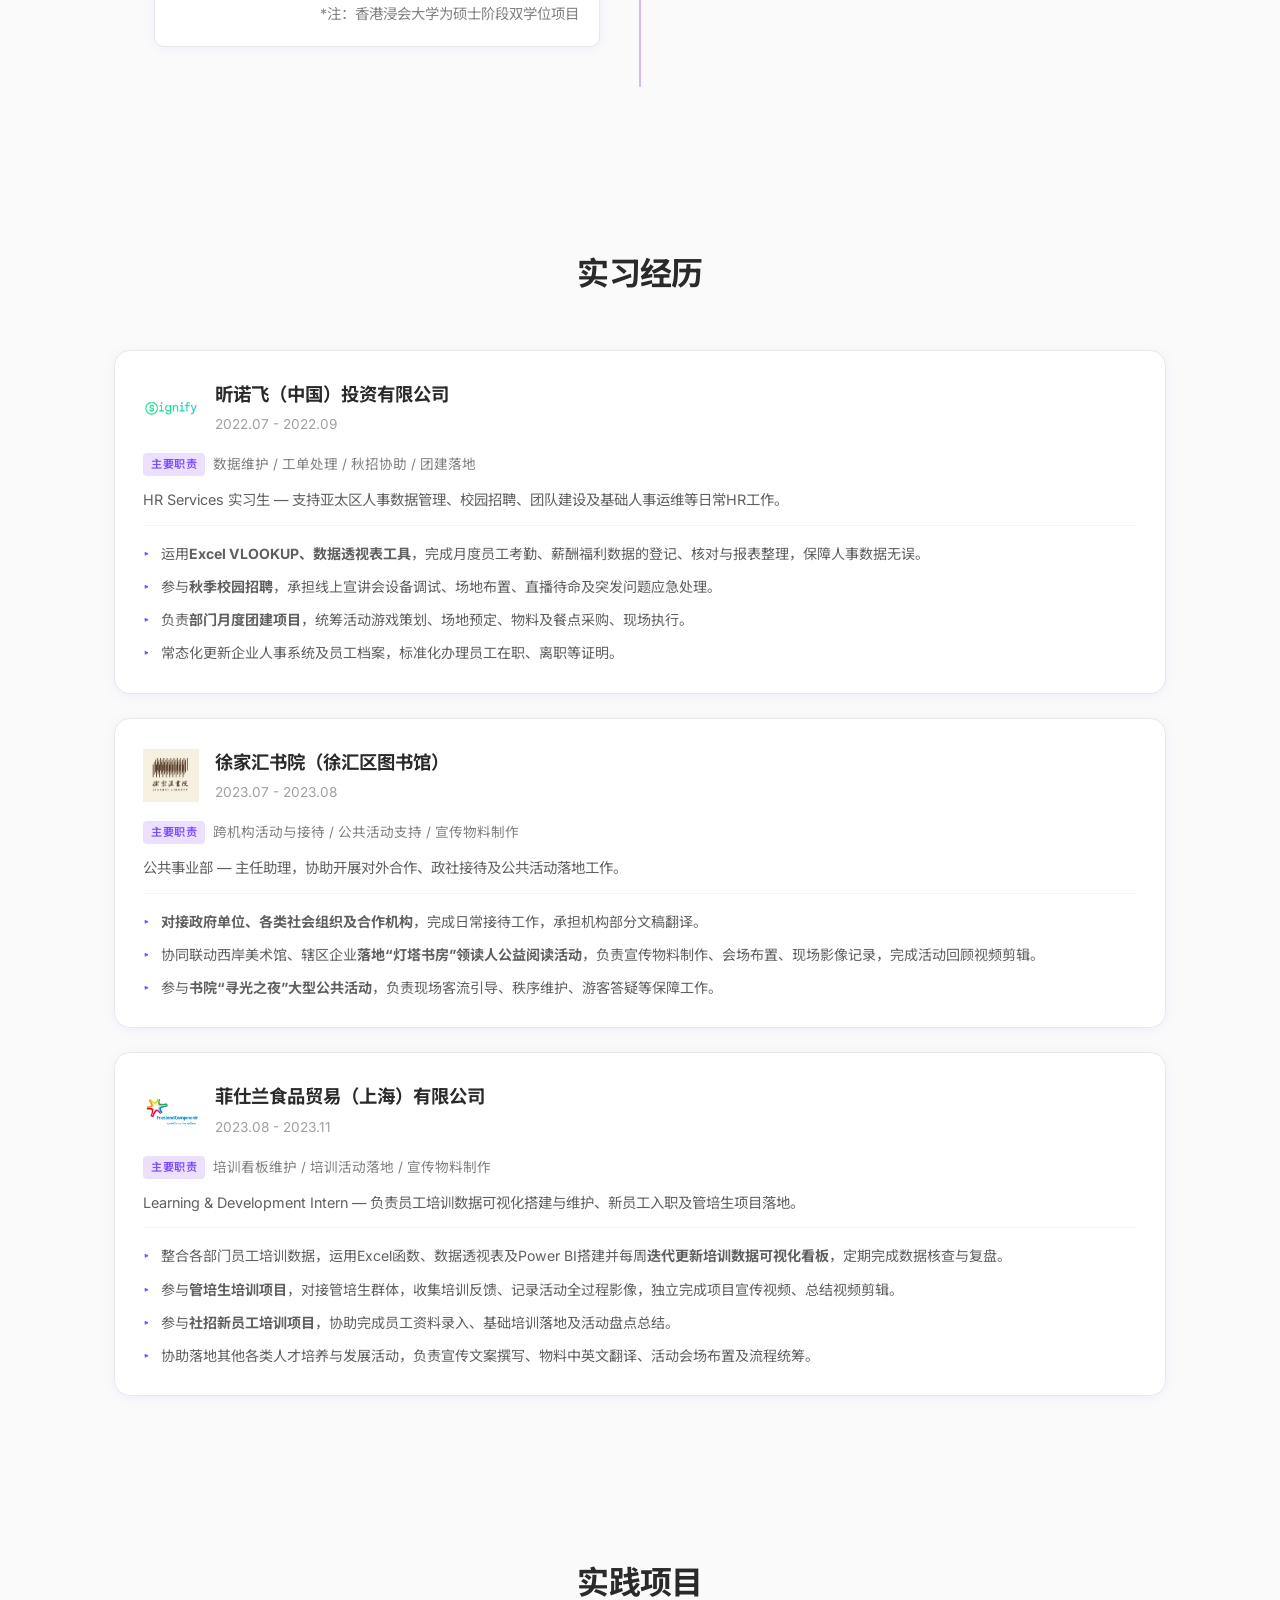
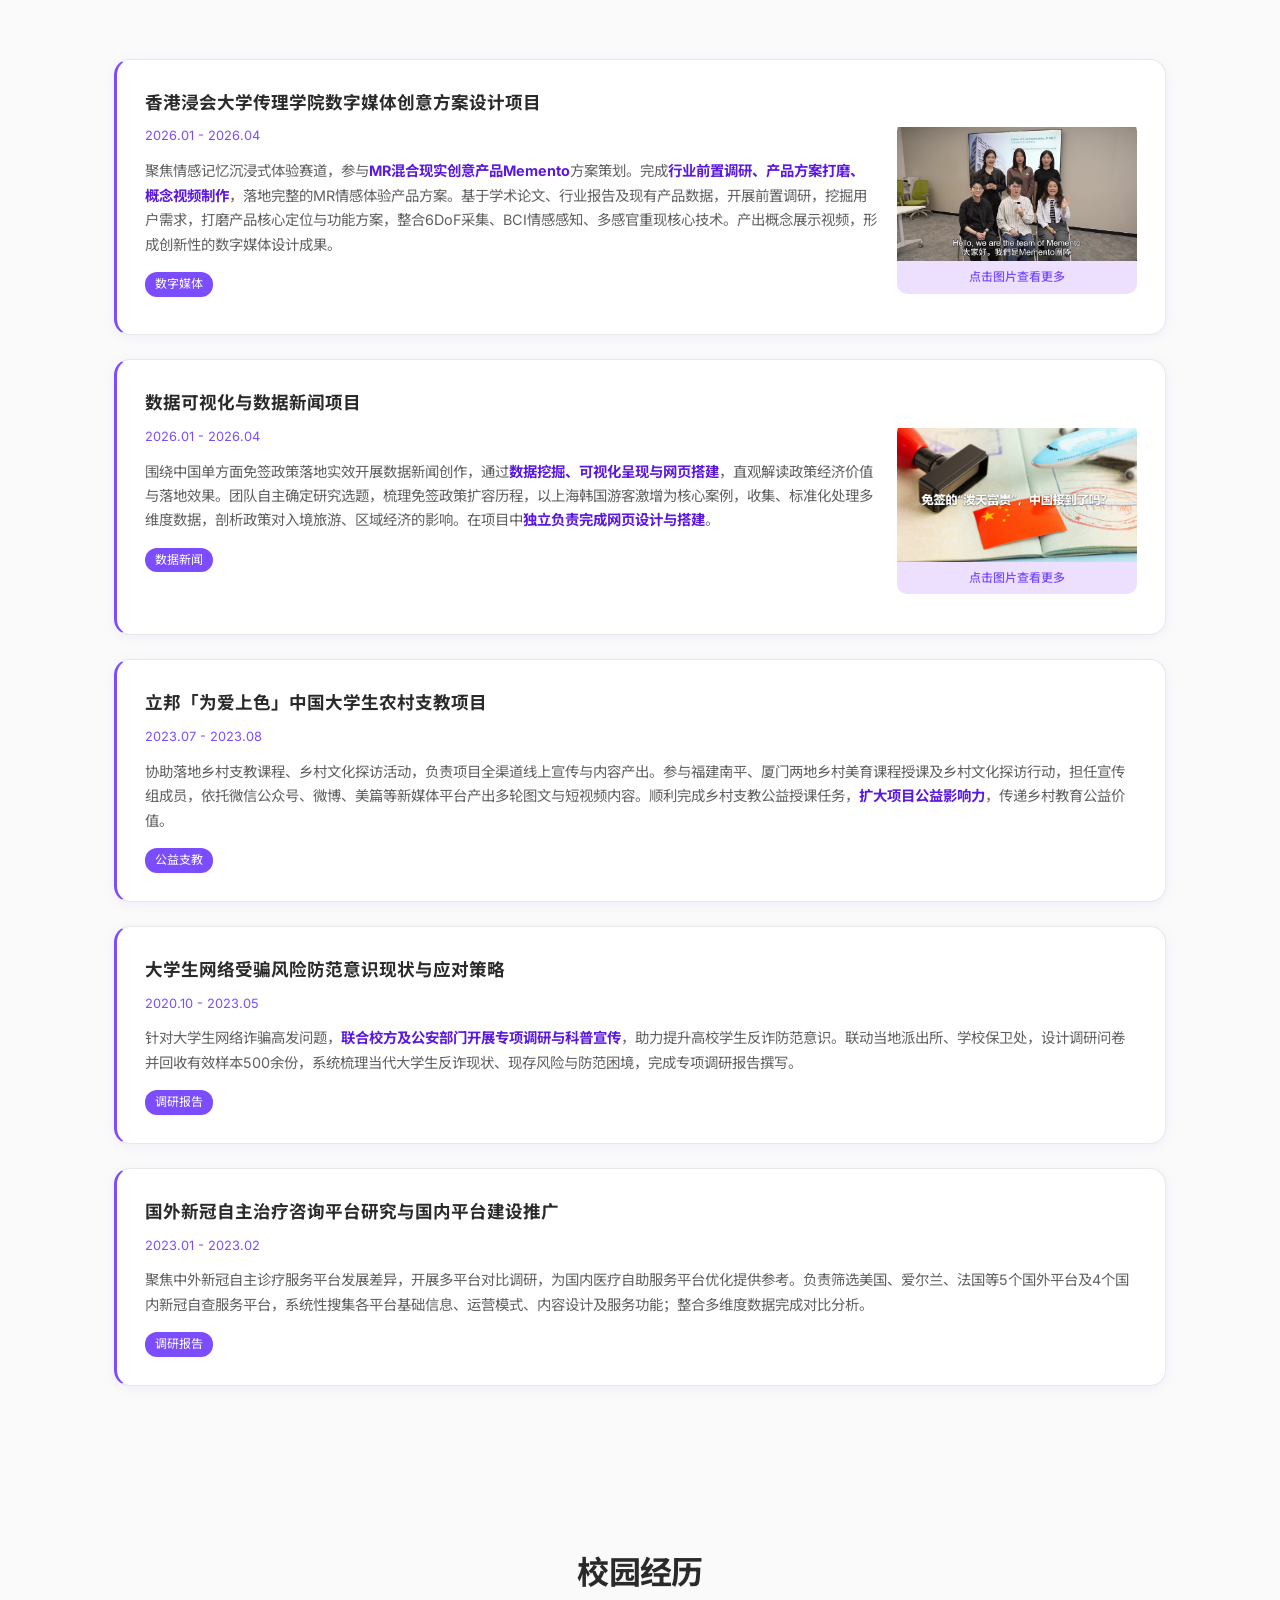
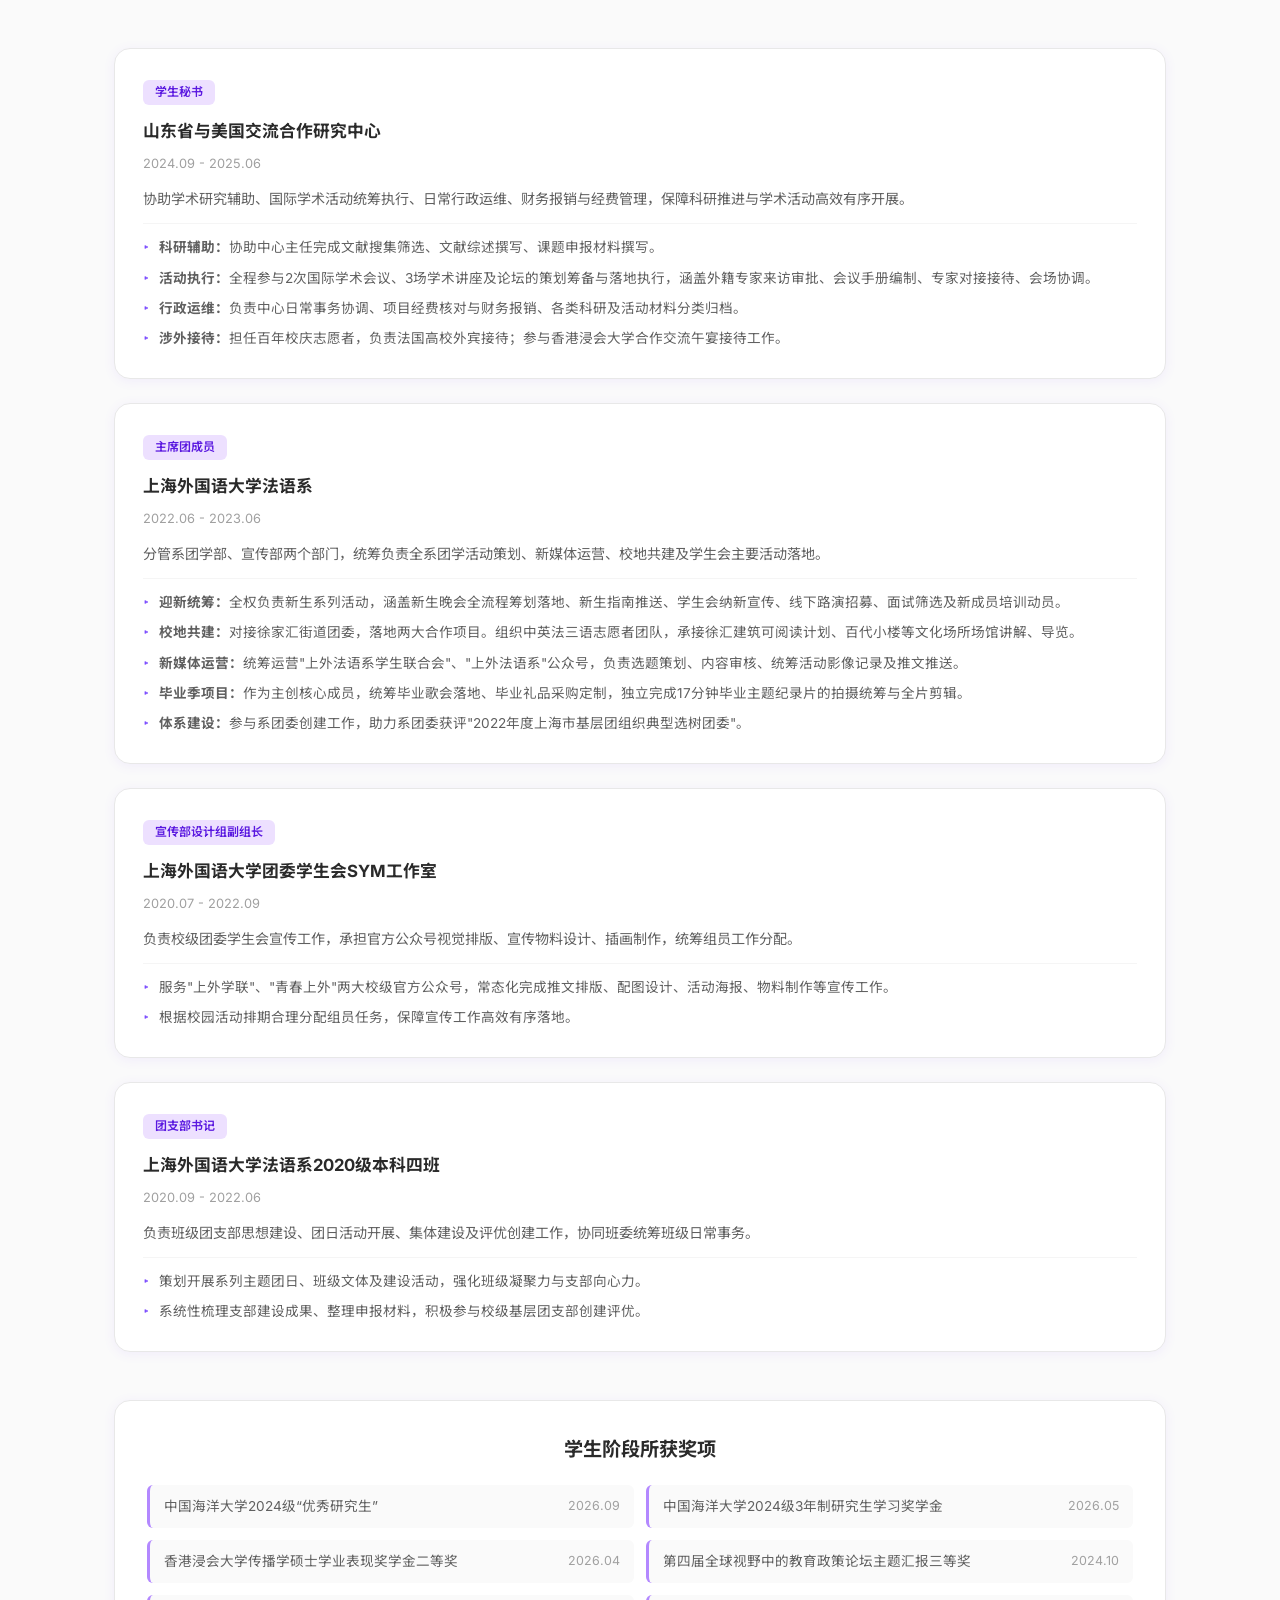
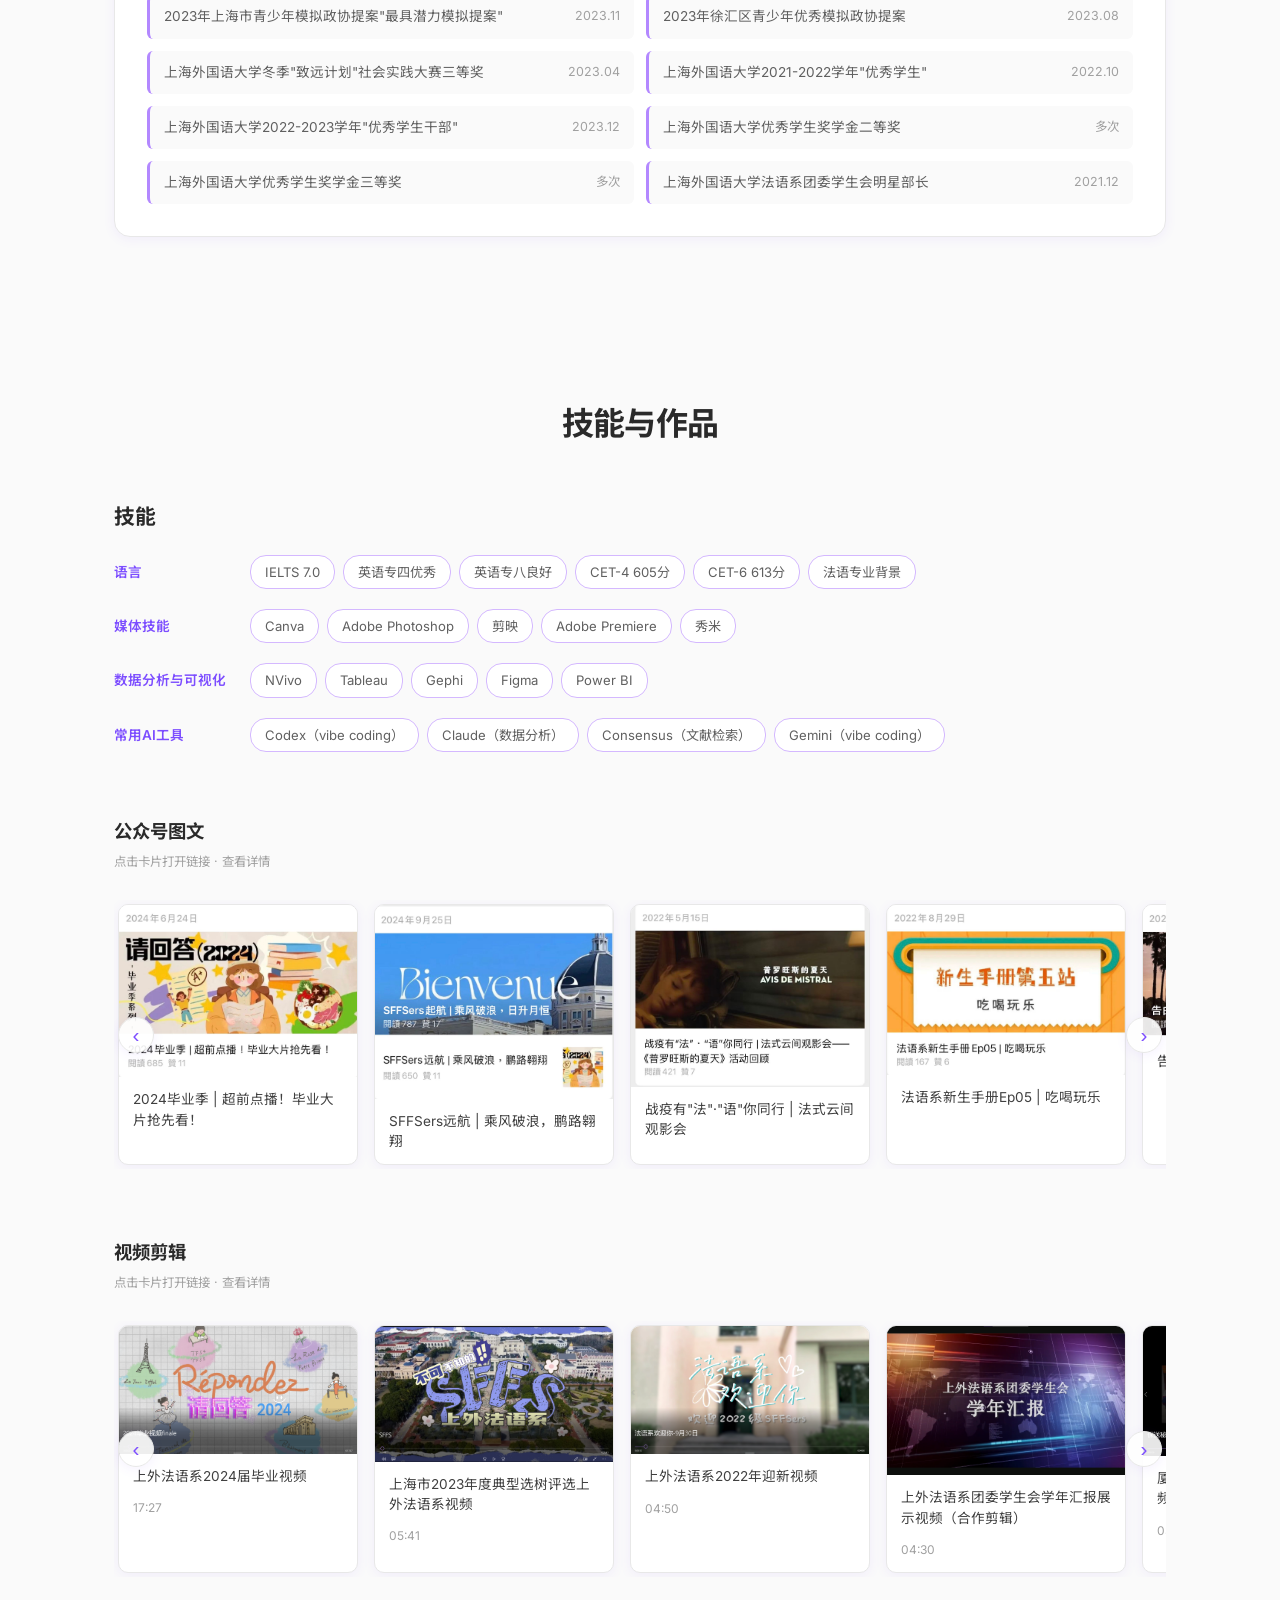
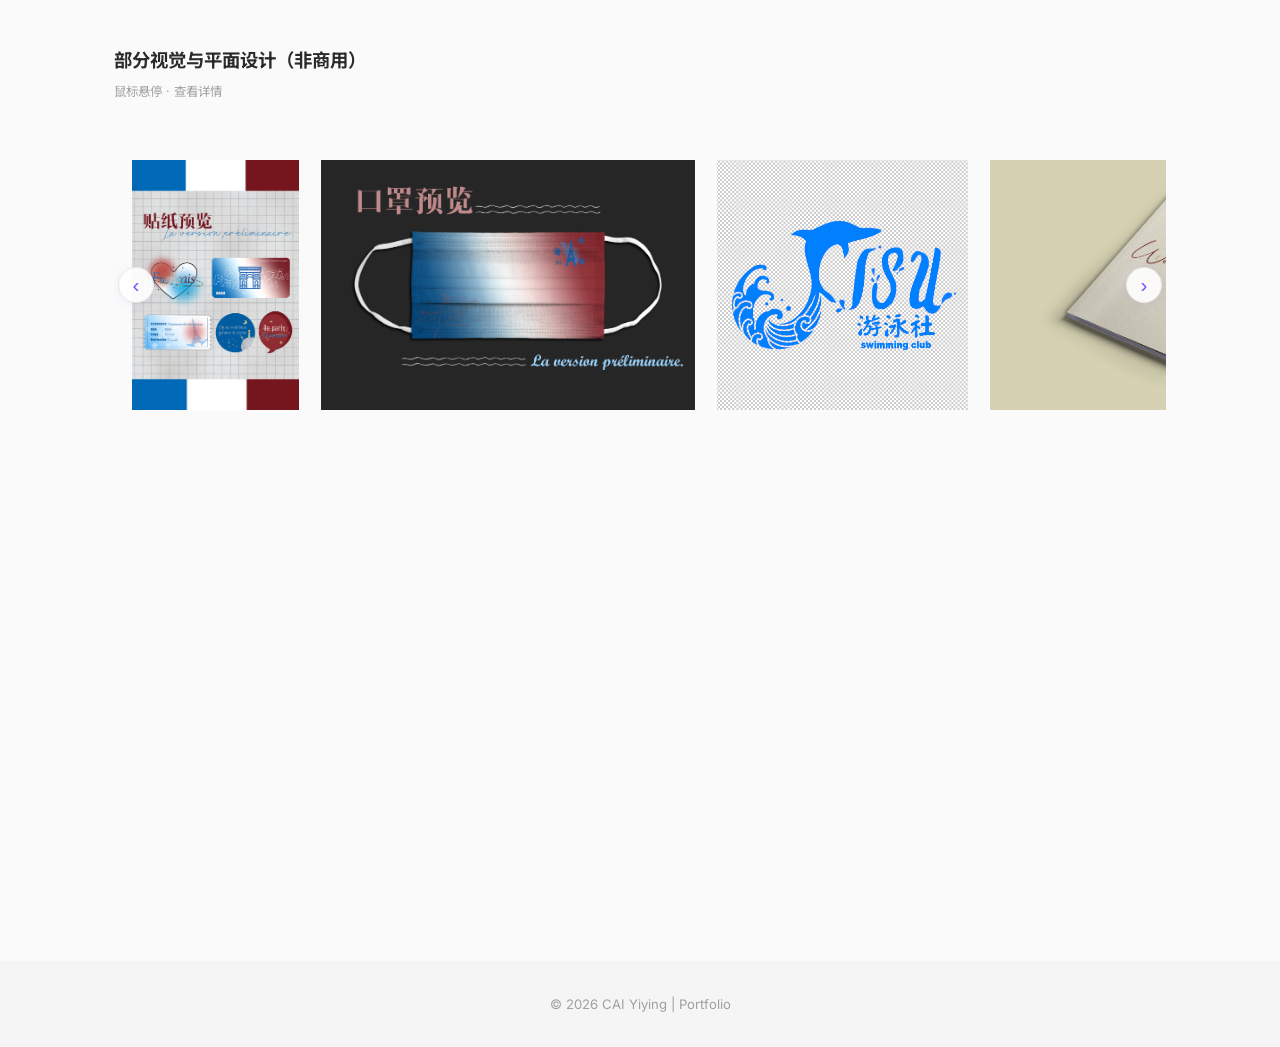
==== commit f0a313a0: "Update index.html" ====
--- a/portfolio/index.html
+++ b/portfolio/index.html
@@ -398,11 +398,15 @@
         <h3 class="awards-title">学生阶段所获奖项</h3>
         <div class="awards-grid">
             <div class="award-item">
+                <span class="award-name">中国海洋大学2024级“优秀研究生”</span>
+                <span class="award-time">2026.09</span>
+            </div>
+            <div class="award-item">
                 <span class="award-name">中国海洋大学2024级3年制研究生学习奖学金</span>
                 <span class="award-time">2026.05</span>
             </div>
             <div class="award-item">
-                <span class="award-name">Performance Scholarship of MA in Communication (Second Prize)</span>
+                <span class="award-name">香港浸会大学传播学硕士学业表现奖学金二等奖</span>
                 <span class="award-time">2026.04</span>
             </div>
             <div class="award-item">
@@ -639,11 +643,11 @@
             <span class="contact-icon">in</span>
             <span class="contact-label">LinkedIn</span>
         </a>
-        <a href="#" class="contact-link" target="_blank" rel="noopener">
+        <a href="https://share.weiyun.com/mGbqmFPK" class="contact-link" target="_blank" rel="noopener">
             <span class="contact-icon">&#128196;</span>
             <span class="contact-label">CV（中文）PDF</span>
         </a>
-        <a href="#" class="contact-link" target="_blank" rel="noopener">
+        <a href="https://share.weiyun.com/5e5diVVS" class="contact-link" target="_blank" rel="noopener">
             <span class="contact-icon">&#128196;</span>
             <span class="contact-label">CV（英文）PDF</span>
         </a>
